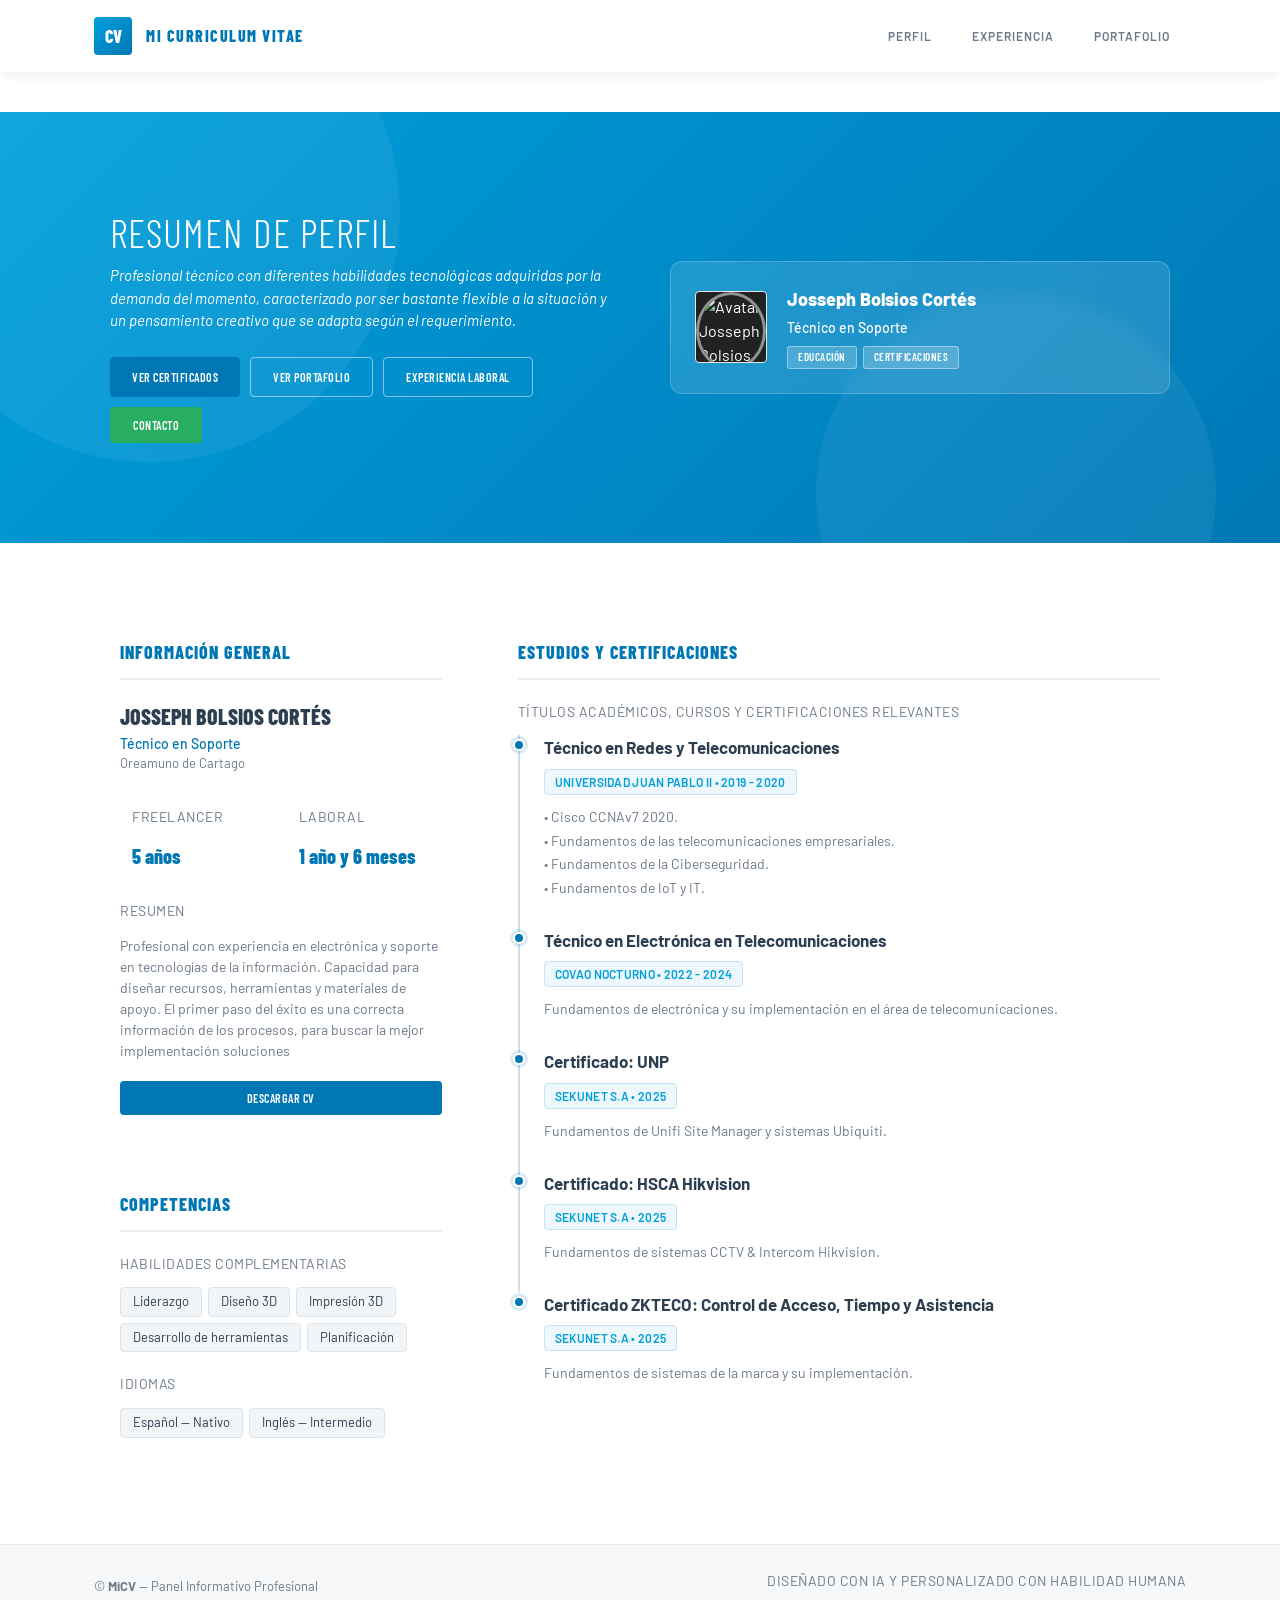
==== index.html @ 9b0c7c3f "Add files via upload" ====
﻿<!DOCTYPE html>
<html lang="es">
<head>
  <meta charset="utf-8" />
  <meta name="viewport" content="width=device-width, initial-scale=1" />
  <title>Josseph Steven Bolsios Cortés</title>
  <link href="https://fonts.googleapis.com/css2?family=Barlow+Condensed:wght@300;600;800&family=Barlow:wght@300;400;500&display=swap" rel="stylesheet">
  
  <style>
    *, *::before, *::after { margin: 0; padding: 0; box-sizing: border-box; }

    :root {
      /* Paleta Premium: Naranja Vibrante, Cyan y tonos oscuros profundos */
      --acc: #ff6a00; 
      --acc-alt: #00c6ff;
      --acc-glow: rgba(255, 106, 0, 0.25);
      --acc-success: #10b981;
      --bg: #090b10;
      --bg2: #12161f;
      --border: rgba(255, 255, 255, 0.06);
      --text: #f0f2f5;
      --text-muted: rgba(240, 242, 245, 0.5);
      --nav-h: 72px;
      --max-w: 1140px;
    }

    body {
      font-family: 'Barlow', sans-serif;
      background: var(--bg);
      color: var(--text);
      overflow-x: hidden;
      min-height: 100vh;
      line-height: 1.5;
    }

    /* --- CAPAS DE FONDO TECNOLÓGICO --- */
    .bg-layer { position: fixed; inset: 0; z-index: 0; pointer-events: none; }
    .bg-overlay { 
      position: absolute; inset: 0; 
      background: radial-gradient(circle at 15% 15%, rgba(0, 198, 255, 0.07), transparent 45%),
                  radial-gradient(circle at 85% 25%, rgba(255, 106, 0, 0.07), transparent 45%);
    }
    .bg-grid { 
      position: absolute; inset: 0; 
      background-image: linear-gradient(rgba(255,255,255,0.015) 1px, transparent 1px), 
                        linear-gradient(90deg, rgba(255,255,255,0.015) 1px, transparent 1px); 
      background-size: 50px 50px; 
    }

    .container {
      width: 100%;
      max-width: var(--max-w);
      margin: 0 auto;
      padding: 0 24px;
    }

    /* --- NAVBAR --- */
    header.navbar {
      position: fixed; top: 0; left: 0; right: 0; z-index: 100;
      height: var(--nav-h); background: rgba(9, 11, 16, 0.85); backdrop-filter: blur(16px);
      border-bottom: 1px solid var(--border);
    }
    .nav-inner {
      height: 100%; display: flex; align-items: center; justify-content: space-between;
    }
    .brand { display: flex; align-items: center; gap: 14px; }
    .brand .logo {
      font-family: 'Barlow Condensed'; font-weight: 800; font-size: 18px;
      background: linear-gradient(135deg, var(--acc), var(--acc-alt));
      color: #090b10; width: 38px; height: 38px; display: flex; 
      align-items: center; justify-content: center; border-radius: 4px;
      box-shadow: 0 0 12px var(--acc-glow);
    }
    .brand-text-main { font-family: 'Barlow Condensed'; font-weight: 800; letter-spacing: 1.5px; text-transform: uppercase; font-size: 16px; line-height: 1.1; }
    .brand-text-sub { font-size: 11px; color: var(--text-muted); }

    nav.nav-links { display: flex; gap: 8px; }
    nav.nav-links a {
      color: var(--text-muted); text-decoration: none; font-size: 12px; text-transform: uppercase;
      letter-spacing: 1px; font-weight: 500; padding: 8px 16px; transition: .3s; border-radius: 4px;
    }
    nav.nav-links a:hover { color: #fff; background: rgba(255,255,255,0.05); }

    /* --- HERO --- */
    .hero {
      position: relative; z-index: 1; padding-top: calc(var(--nav-h) + 40px); margin-bottom: 30px;
    }
    .hero-bg-wrapper {
      position: relative; border: 1px solid var(--border); overflow: hidden; border-radius: 4px;
      background: #11141c;
    }
    .hero .bg {
      position: absolute; inset: 0; opacity: 0.12; filter: blur(40px); transform: scale(1.1);
    }
    .hero-content {
      position: relative; z-index: 2; padding: 45px 35px;
    }
    .hero-grid {
      display: grid; grid-template-columns: 1fr 1fr; gap: 60px; align-items: center;
    }
    
    .hero-text h1 {
      font-family: 'Barlow Condensed'; font-size: clamp(32px, 5vw, 48px);
      font-weight: 800; text-transform: uppercase; letter-spacing: 1px; line-height: 1; margin-bottom: 12px;
    }
    .hero-text p { color: var(--text-muted); font-size: 15px; max-width: 620px; margin-bottom: 25px; }

    /* Botones */
    .hero-cta { display: flex; flex-wrap: wrap; gap: 10px; }
    .btn {
      display: inline-flex; align-items: center; justify-content: center;
      font-family: 'Barlow Condensed'; font-weight: 600; font-size: 14px;
      text-transform: uppercase; letter-spacing: 1px; padding: 10px 22px;
      border: 1px solid transparent; border-radius: 4px; cursor: pointer;
      text-decoration: none; transition: all 0.3s cubic-bezier(0.2, 1, 0.3, 1);
    }
    .btn-primary { background: var(--acc); color: #000; }
    .btn-primary:hover { background: #ff7b1c; transform: translateY(-2px); }
    .btn-ghost { background: rgba(255,255,255,0.03); border-color: var(--border); color: var(--text); }
    .btn-ghost:hover { background: rgba(255,255,255,0.08); color: #fff; border-color: rgba(255,255,255,0.2); }

    /* Tarjeta Flotante Derecha */
    .hero-card {
      background: rgba(18, 22, 31, 0.8); border: 1px solid rgba(255,255,255,0.05);
      padding: 24px; border-radius: 4px; display: flex; align-items: center; gap: 20px;
      backdrop-filter: blur(10px); box-shadow: 0 10px 30px rgba(0,0,0,0.3);
    }
    .hero-avatar { width: 72px; height: 72px; border-radius: 4px; overflow: hidden; border: 1px solid var(--border); background: #222; flex-shrink: 0; }
    .hero-avatar img { width: 100%; height: 100%; object-fit: cover; }
    .hero-card .muted { font-size: 13px; color: var(--acc-alt); font-weight: 500; }
    
    .badge {
      font-family: 'Barlow Condensed'; font-size: 11px; font-weight: 600; text-transform: uppercase;
      letter-spacing: 0.5px; padding: 2px 10px; background: rgba(255,255,255,0.06);
      border: 1px solid var(--border); color: var(--text-muted); border-radius: 2px;
    }

    /* --- ESTRUCTURA GRID PRINCIPAL --- */
    main.container { position: relative; z-index: 1; padding-bottom: 80px; }
    .cards-grid {
      display: grid; grid-template-columns: 3.5fr 6.5fr; gap: 24px;
    }

    /* Estructura Base de Tarjetas */
    .card {
      background: var(--bg2); border: 1px solid var(--border); padding: 26px;
      border-radius: 4px; height: fit-content; transition: border-color 0.3s;
    }
    .card:hover { border-color: rgba(255,255,255,0.12); }
    
    .card h3 {
      font-family: 'Barlow Condensed'; font-size: 18px; font-weight: 800;
      text-transform: uppercase; letter-spacing: 1.5px; color: #fff;
      margin-bottom: 16px; display: flex; align-items: center; justify-content: space-between;
    }
    .muted-small { font-size: 12px; color: var(--text-muted); text-transform: uppercase; letter-spacing: 0.5px; margin-bottom: 12px; display: block; }
    .muted { color: var(--text-muted); font-size: 14px; }

    /* --- COLUMNA IZQUIERDA: PERFIL --- */
    .profile { display: flex; flex-direction: column; gap: 16px; }
    .profile .photo { width: 100%; height: 160px; overflow: hidden; border-radius: 4px; border: 1px solid var(--border); }
    .profile .photo img { width: 100%; height: 100%; object-fit: cover; filter: grayscale(0.2); }
    
    .profile .meta .name { font-family: 'Barlow Condensed'; font-size: 22px; font-weight: 800; text-transform: uppercase; }
    .profile .meta .role { font-size: 14px; color: var(--acc); font-weight: 500; }
    .profile .meta .muted { font-size: 13px; }

    .stats { display: grid; grid-template-columns: 1fr 1fr; gap: 12px; margin-top: 4px; }
    .small-card { padding: 12px; background: rgba(255,255,255,0.02); border: 1px solid var(--border); border-radius: 4px; }
    .small-card .value { font-family: 'Barlow Condensed'; font-size: 20px; font-weight: 800; color: #fff; margin-top: 2px; }

    /* --- COLUMNA CENTRAL: ESTUDIOS --- */
    .list-item {
      padding: 16px 0; border-bottom: 1px solid var(--border);
      animation: fadeUp 0.6s ease both;
    }
    .list-item:last-child { border-bottom: none; padding-bottom: 0; }
    .list-item:first-of-type { padding-top: 4px; }
    .list-item h4 { font-size: 15px; font-weight: 700; color: #fff; }
    .list-item .institution { font-size: 13px; color: var(--acc-alt); margin: 2px 0 6px; font-weight: 500; }
    .list-item small { display: block; font-size: 13px; color: var(--text-muted); line-height: 1.4; }

    /* --- CHIPS DE COMPETENCIAS --- */
    .chips { display: flex; flex-wrap: wrap; gap: 6px; margin-top: 10px; }
    .chip {
      font-size: 12px; padding: 5px 12px; background: rgba(255,255,255,0.03);
      border: 1px solid var(--border); color: var(--text); border-radius: 2px;
      transition: .2s;
    }
    .chip:hover { border-color: var(--acc-alt); background: rgba(0, 198, 255, 0.05); }

    /* --- VENTANA EMERGENTE (MODALS) --- */
    .modal-overlay {
      position: fixed; inset: 0; background: rgba(5, 7, 10, 0.4);
      backdrop-filter: blur(15px); -webkit-backdrop-filter: blur(15px);
      z-index: 1000; display: flex; align-items: center; justify-content: center;
      opacity: 0; pointer-events: none; transition: opacity 0.4s cubic-bezier(0.2, 1, 0.3, 1);
      padding: 20px;
    }
    .modal-overlay.active { opacity: 1; pointer-events: all; }

    .modal-card {
      background: #11141c; border: 1px solid rgba(255,255,255,0.1);
      width: 100%; max-width: 420px; border-radius: 6px; padding: 30px;
      box-shadow: 0 20px 50px rgba(0,0,0,0.6); position: relative;
      transform: translateY(20px); transition: transform 0.4s cubic-bezier(0.2, 1, 0.3, 1);
    }
    .modal-overlay.active .modal-card { transform: translateY(0); }

    .modal-card h3 {
      font-family: 'Barlow Condensed'; font-size: 24px; font-weight: 800;
      text-transform: uppercase; letter-spacing: 1.5px; color: #fff; margin-bottom: 20px;
    }
    .modal-close {
      position: absolute; top: 18px; right: 20px; background: none; border: none;
      color: var(--text-muted); font-size: 24px; cursor: pointer; transition: color 0.2s;
    }
    .modal-close:hover { color: var(--acc); }

    .contact-row { display: flex; justify-content: space-between; align-items: center; border-bottom: 1px solid var(--border); padding: 12px 0; }
    .contact-row:last-child { border-bottom: none; padding-bottom: 0; }
    .contact-row .value { font-size: 14px; font-weight: 600; color: #fff; font-family: 'Barlow', sans-serif; }

    /* --- BANNER DE BIENVENIDA ESPECÍFICO --- */
    .welcome-overlay {
      position: fixed; inset: 0; background: rgba(5, 7, 10, 0.5);
      backdrop-filter: blur(25px); -webkit-backdrop-filter: blur(25px);
      z-index: 2000; display: flex; align-items: center; justify-content: center;
      opacity: 0; pointer-events: none; transition: opacity 0.5s ease;
      padding: 20px;
    }
    .welcome-overlay.active { opacity: 1; pointer-events: all; }
    
    .welcome-card {
      background: linear-gradient(145deg, #121622, #090b10);
      border: 1px solid rgba(255, 106, 0, 0.2);
      width: 100%; max-width: 500px; border-radius: 6px; padding: 40px 35px;
      box-shadow: 0 0 30px rgba(255, 106, 0, 0.1), 0 25px 60px rgba(0,0,0,0.8);
      position: relative; text-align: center;
      transform: scale(0.9); transition: transform 0.5s cubic-bezier(0.2, 1, 0.3, 1);
    }
    .welcome-overlay.active .welcome-card { transform: scale(1); }
    
    .welcome-card h2 {
      font-family: 'Barlow Condensed'; font-size: 32px; font-weight: 800;
      text-transform: uppercase; letter-spacing: 2px;
      background: linear-gradient(135deg, var(--acc), var(--acc-alt));
      -webkit-background-clip: text; -webkit-text-fill-color: transparent;
      margin-bottom: 14px;
    }
    .welcome-card p {
      color: var(--text); font-size: 15px; line-height: 1.6; margin-bottom: 28px;
    }

    /* --- FOOTER --- */
    footer {
      border-top: 1px solid var(--border); padding: 24px 0; background: #07090d;
      position: relative; z-index: 1; font-size: 13px;
    }
    .foot-row { display: flex; justify-content: space-between; align-items: center; }

    /* --- ANIMACIONES --- */
    @keyframes fadeUp {
      from { opacity: 0; transform: translateY(20px); }
      to { opacity: 1; transform: translateY(0); }
    }

    /* --- RESPONSIVO --- */
    @media (max-width: 960px) {
      .cards-grid { grid-template-columns: 1fr; gap: 24px; }
      .hero-grid { grid-template-columns: 1fr; gap: 24px; }
    }
    @media (max-width: 640px) {
      .nav-links { display: none; }
      .foot-row { flex-direction: column; gap: 8px; text-align: center; }
    }
  </style>
  <link rel="stylesheet" href="theme-glassmorphism.css">
</head>
<body>

  <div class="welcome-overlay active" id="welcomeBanner">
    <div class="welcome-card">
      <button class="modal-close" id="closeWelcomeBtn">&times;</button>
      <h2>¡Bienvenido a mi CV Virtual!</h2>
    <p>Te invito cordialmente a explorar la sección de <strong>Portafolio</strong>, donde podrás visualizar algunos de los proyectos, maquetas, ideas y casos técnicos que he desarrollado a lo largo de mi trayectoria profesional.</p> 
      <div style="display: flex; gap: 12px; justify-content: center;">
         <!--  <a href="portfolio.html" class="btn btn-primary" style="box-shadow: 0 0 15px var(--acc-glow);">Ir al Portafolio</a>-->
        <button class="btn btn-ghost" id="exploreCvBtn">Explorar CV</button>
      </div>
    </div>
  </div>

  <div class="bg-layer">
    <div class="bg-overlay"></div>
    <div class="bg-grid"></div>
  </div>

  <header class="navbar">
    <div class="container nav-inner">
      <div class="brand">
        <div class="logo">CV</div>
        <div>
          <div class="brand-text-main">Mi Curriculum Vitae</div>
        </div>
      </div>
      <nav class="nav-links" aria-label="Navegación rápida">
        <a href="#info">Perfil</a>
        <a href="exp.html">Experiencia</a>
        <a href="portfolio.html">Portafolio</a>
      </nav>
    </div>
  </header>

  <section class="hero container" aria-labelledby="hero-title">
    <div class="hero-bg-wrapper">
      <div class="bg" style="background: linear-gradient(135deg, #000000 20%, #371211 40%, #7D1416 60%, #C0191F 70%, #E51E1B 85%, #000000 100%);"></div>
      
      <div class="hero-content">
        <div class="hero-grid">
          <div class="hero-text">
            <h1 id="hero-title">Resumen de perfil</h1>
            <p>Profesional técnico con diferentes habilidades tecnológicas adquiridas por la demanda del momento, caracterizado por ser bastante flexible a la situación y un pensamiento creativo que se adapta según el requerimiento.</p>

            <div class="hero-cta" role="toolbar" aria-label="Acciones rápidas">
              <a href="Certificados.html" class="btn btn-primary">Ver certificados</a>
              <a href="portfolio.html" class="btn btn-ghost">Ver portafolio</a>
              <a href="exp.html" class="btn btn-ghost">Experiencia Laboral</a>
              <button class="btn" style="background:var(--acc-success); color:#fff" id="openContactBtn">Contacto</button>
            </div>
          </div>

          <div>
            <div class="hero-card">
              <div class="hero-avatar">
                <img src="Media/Perfil.jpg" alt="Avatar Josseph Bolsios">
              </div>
              <div>
                <div style="font-weight:700; font-size:16px; color:#fff">Josseph Bolsios Cortés</div>
                <div class="muted">Técnico en Soporte</div>
                <div style="margin-top:8px; display:flex; gap:6px; flex-wrap:wrap">
                  <span class="badge">Educación</span>
                  <span class="badge" style="background: linear-gradient(180deg, var(--acc-alt), rgba(0,198,255,0.2)); color: #fff; border-color: var(--acc-alt);">Certificaciones</span>
                </div>
              </div>
            </div>
          </div>
        </div>
      </div>
    </div>
  </section>

  <main class="container">
    <div class="cards-grid" aria-label="Contenido principal">

      <aside style="display: flex; flex-direction: column; gap: 24px;">
        <div class="card" id="info" aria-labelledby="perfil-title">
          <h3 id="perfil-title">Información General</h3>
          <div class="profile">
            
            <div class="meta">
              <div class="name">Josseph Bolsios Cortés</div>
              <div class="role">Técnico en Soporte</div>
              <div class="muted">Oreamuno de Cartago</div>
            </div>

            <div class="stats">
              <div class="small-card">
                <div class="muted-small">Freelancer</div>
                <div class="value">5 años</div>
              </div>
              <div class="small-card">
                <div class="muted-small">Laboral</div>
                <div class="value">1 año y 6 meses</div>
              </div>
            </div>

            <div>
              <div class="muted-small">Resumen</div>
              <p class="muted">Profesional con experiencia en electrónica y soporte en tecnologías de la información. Capacidad para diseñar recursos, herramientas y materiales de apoyo. El primer paso del éxito es una correcta información de los procesos, para buscar la mejor implementación soluciones</p>
            </div>

            <div style="margin-top:4px">
              <a href="https://drive.google.com/file/d/1uq_bCt8xgrJSIinNFeKNj0oTx0J7ud4M/view?usp=sharing" target="_blank" style="text-decoration:none;">
                <button class="btn btn-primary" style="width:100%">Descargar CV</button>
              </a>
            </div>
          </div>
        </div>

        <div class="card" id="otras" aria-labelledby="otras-title">
          <h3 id="otras-title">Competencias</h3>
          <div class="muted-small">Habilidades complementarias</div>

          <div class="chips">
            <div class="chip">Liderazgo</div>
            <div class="chip">Diseño 3D</div>
            <div class="chip">Impresión 3D</div>
            <div class="chip">Desarrollo de herramientas</div>
            <div class="chip">Planificación</div>
          </div>

          <div style="margin-top:20px">
            <div class="muted-small">Idiomas</div>
            <div class="chips">
              <div class="chip" style="border-color: rgba(255,255,255,0.1)">Español — Nativo</div>
              <div class="chip" style="border-color: rgba(255,255,255,0.1)">Inglés — Intermedio</div>
            </div>
          </div>
        </div>
      </aside>

      <section aria-live="polite">
        <div class="card" id="estudios" aria-labelledby="estudios-title">
          <h3 id="estudios-title">Estudios y certificaciones</h3>
          <div class="muted-small">Títulos académicos, cursos y certificaciones relevantes</div>

          <div>
            <div class="list-item">
              <h4>Técnico en Redes y Telecomunicaciones</h4>
              <div class="institution">Universidad Juan Pablo II • 2019 - 2020</div>
              <small>• Cisco CCNAv7 2020.<br>• Fundamentos de las telecomunicaciones empresariales.<br>• Fundamentos de la Ciberseguridad.<br>• Fundamentos de IoT y IT.</small>
            </div>

            <div class="list-item">
              <h4>Técnico en Electrónica en Telecomunicaciones</h4>
              <div class="institution">COVAO Nocturno • 2022 - 2024</div>
              <small>Fundamentos de electrónica y su implementación en el área de telecomunicaciones.</small>
            </div>

            <div class="list-item">
              <h4>Certificado: UNP</h4>
              <div class="institution">SEKUNET S.A • 2025</div>
              <small>Fundamentos de Unifi Site Manager y sistemas Ubiquiti.</small>
            </div>

            <div class="list-item">
              <h4>Certificado: HSCA Hikvision</h4>
              <div class="institution">SEKUNET S.A • 2025</div>
              <small>Fundamentos de sistemas CCTV &amp; Intercom Hikvision.</small>
            </div>

            <div class="list-item">
              <h4>Certificado ZKTECO: Control de Acceso, Tiempo y Asistencia</h4>
              <div class="institution">SEKUNET S.A • 2025</div>
              <small>Fundamentos de sistemas de la marca y su implementación.</small>
            </div>
          </div>
        </div>
      </section>

    </div>
  </main>

  <div class="modal-overlay" id="contactModal">
    <div class="modal-card">
      <button class="modal-close" id="closeContactBtn">&times;</button>
      <h3>Contacto</h3>
      <div class="muted-small" style="margin-bottom: 15px;">Canales directos de comunicación</div>
      <div>
        <div class="contact-row">
          <span class="muted-small" style="margin-bottom:0">Correo</span>
          <span class="value">bolsios2007@gmail.com</span>
        </div>
        <div class="contact-row">
          <span class="muted-small" style="margin-bottom:0">Celular</span>
          <span class="value">+506 7158-4923</span>
        </div>
      </div>
    </div>
  </div>

  <footer>
    <div class="container">
      <div class="foot-row">
        <p>© <strong>MiCV</strong> — Panel Informativo Profesional</p>
        <p class="muted-small">Diseñado con IA y personalizado con habilidad humana</p>
      </div>
    </div>
  </footer>

  <script src="script.js"></script>
  
  <script>
    // Control de Modal de Contacto
    const openBtn = document.getElementById('openContactBtn');
    const closeBtn = document.getElementById('closeContactBtn');
    const modal = document.getElementById('contactModal');

    openBtn.addEventListener('click', () => {
      modal.classList.add('active');
    });

    closeBtn.addEventListener('click', () => {
      modal.classList.remove('active');
    });

    modal.addEventListener('click', (e) => {
      if (e.target === modal) {
        modal.classList.remove('active');
      }
    });

    // Control de Banner de Bienvenida (Parche solicitado)
    const welcomeBanner = document.getElementById('welcomeBanner');
    const closeWelcomeBtn = document.getElementById('closeWelcomeBtn');
    const exploreCvBtn = document.getElementById('exploreCvBtn');

    function closeWelcomeBanner() {
      welcomeBanner.classList.remove('active');
    }

    closeWelcomeBtn.addEventListener('click', closeWelcomeBanner);
    exploreCvBtn.addEventListener('click', closeWelcomeBanner);
    
    welcomeBanner.addEventListener('click', (e) => {
      if (e.target === welcomeBanner) {
        closeWelcomeBanner();
      }
    });

    // Stagger para los estudios
    document.querySelectorAll('.list-item').forEach((el, i) => {
      el.style.animationDelay = (i * 0.08) + 's';
    });
  </script>
</body>
</html>
---- theme-glassmorphism.css ----
﻿/* ============================================================
   CV - JOSSEPH BOLSIOS - TEMA CORPORATIVO AZUL/BLANCO
   ============================================================ */

:root {
  --acc: #0077B5;
  --acc-alt: #00A0DC;
  --acc-glow: rgba(0, 160, 220, 0.25);
  --acc-success: #27ae60;
  --bg: #ffffff;
  --bg2: #ffffff;
  --border: #e6e6e6;
  --text: #2c3e50;
  --text-muted: #6c7a89;
}

/* BASE */
body {
  background: var(--bg) !important;
  color: var(--text) !important;
  font-family: 'Barlow', 'Segoe UI', sans-serif !important;
}
.bg-layer, .bg-overlay, .bg-grid, .welcome-overlay { display: none !important; }

/* ======================== NAVBAR ======================== */
header.navbar {
  background: #ffffff !important;
  box-shadow: 0 2px 12px rgba(0,0,0,0.08) !important;
  border-bottom: none !important;
  backdrop-filter: none !important;
}
.brand .logo {
  background: linear-gradient(135deg, var(--acc-alt), var(--acc)) !important;
  color: #fff !important;
  box-shadow: none !important;
}
.brand-text-main { color: var(--acc) !important; font-weight: 800 !important; }
nav.nav-links a {
  color: var(--text-muted) !important;
  font-weight: 600 !important;
  text-transform: uppercase !important;
  font-size: 12px !important;
}
nav.nav-links a:hover, nav.nav-links a.active {
  color: var(--acc) !important;
  background: transparent !important;
  border-bottom: 2px solid var(--acc) !important;
  border-radius: 0 !important;
}

/* ======================== HERO ======================== */
.hero-bg-wrapper {
  background: linear-gradient(135deg, var(--acc-alt) 0%, var(--acc) 100%) !important;
  border: none !important;
  box-shadow: none !important;
  backdrop-filter: none !important;
  border-radius: 0 !important;
  width: 100vw !important;
  position: relative !important;
  left: 50% !important;
  right: 50% !important;
  margin-left: -50vw !important;
  margin-right: -50vw !important;
  overflow: hidden !important;
  padding: 50px 0 !important;
}
.hero-bg-wrapper::before, .hero-bg-wrapper::after {
  content: '' !important;
  position: absolute !important;
  border-radius: 50% !important;
  background: rgba(255,255,255,0.06) !important;
  pointer-events: none !important;
}
.hero-bg-wrapper::before {
  width: 500px !important; height: 500px !important;
  top: -150px !important; left: -100px !important;
  animation: floatCircle 15s ease-in-out infinite !important;
}
.hero-bg-wrapper::after {
  width: 400px !important; height: 400px !important;
  bottom: -150px !important; right: 5% !important;
  animation: floatCircle 18s ease-in-out infinite reverse !important;
}
.hero .bg { display: none !important; }

/* Textos blancos SOLO en el hero */
.hero-bg-wrapper,
.hero-bg-wrapper h1,
.hero-bg-wrapper p,
.hero-bg-wrapper .hero-text h1,
.hero-bg-wrapper .hero-text p,
.hero-bg-wrapper .hero-card,
.hero-bg-wrapper .hero-card div,
.hero-bg-wrapper .hero-card span {
  color: #ffffff !important;
  -webkit-text-fill-color: #ffffff !important;
}
.hero-text h1 {
  font-weight: 300 !important;
  font-size: 40px !important;
  text-transform: uppercase !important;
  animation: fadeLeftIn 0.8s cubic-bezier(0.2,0.8,0.2,1) both !important;
}
.hero-text p {
  color: rgba(255,255,255,0.9) !important;
  -webkit-text-fill-color: rgba(255,255,255,0.9) !important;
  font-style: italic !important;
  animation: fadeLeftIn 0.8s cubic-bezier(0.2,0.8,0.2,1) 0.15s both !important;
}
.hero-cta .btn { animation: smoothFadeInUp 0.6s cubic-bezier(0.2,0.8,0.2,1) both !important; }
.hero-cta .btn:nth-child(1) { animation-delay: 0.4s !important; }
.hero-cta .btn:nth-child(2) { animation-delay: 0.5s !important; }
.hero-cta .btn:nth-child(3) { animation-delay: 0.6s !important; }
.hero-cta .btn:nth-child(4) { animation-delay: 0.7s !important; }
.hero-card {
  background: transparent !important;
  border: none !important;
  box-shadow: none !important;
  animation: fadeRightIn 0.8s cubic-bezier(0.2,0.8,0.2,1) 0.3s both !important;
}
.hero-avatar img {
  border-radius: 50% !important;
  border: 4px solid rgba(255,255,255,0.3) !important;
  transition: transform 0.5s ease !important;
}
.hero-card:hover .hero-avatar img { transform: scale(1.08) rotate(2deg) !important; }

/* ======================== CONTENIDO ======================== */
html:not(.is-iframe) main.container { padding-top: 40px !important; }
h1, h2, h3, h4, h5, h6 { color: var(--text) !important; }
.card, .small-card { background: transparent !important; border: none !important; box-shadow: none !important; }
.card h3, .modal-card h3 {
  color: var(--acc) !important;
  -webkit-text-fill-color: var(--acc) !important;
  background: none !important;
  border-bottom: 2px solid #eef0f2 !important;
  padding-bottom: 12px !important;
  margin-bottom: 20px !important;
  text-transform: uppercase !important;
  letter-spacing: 1px !important;
}

/* ======================== LINEA DE TIEMPO ======================== */
.list-item {
  position: relative !important;
  border: none !important;
  border-left: 2px solid #d0dce8 !important;
  padding: 0 0 28px 24px !important;
  margin-bottom: 0 !important;
  background: transparent !important;
  animation: smoothFadeInUp 0.5s ease both !important;
}
.list-item:last-child { border-left-color: transparent !important; padding-bottom: 0 !important; }
.list-item::before {
  content: '' !important;
  position: absolute !important;
  left: -7px !important; top: 4px !important;
  width: 12px !important; height: 12px !important;
  border-radius: 50% !important;
  background: var(--acc) !important;
  border: 2px solid #fff !important;
  box-shadow: 0 0 0 3px rgba(0,119,181,0.15) !important;
}
.role-title, .list-item h4 {
  font-size: 17px !important; color: var(--text) !important;
  font-weight: 700 !important; margin-bottom: 6px !important; display: block !important;
}
.company, .list-item .institution {
  display: inline-block !important; font-size: 12px !important; font-weight: 600 !important;
  color: var(--acc-alt) !important; background: #eef7fc !important;
  border: 1px solid #c5e4f3 !important; padding: 3px 10px !important;
  border-radius: 4px !important; margin-bottom: 10px !important;
  text-transform: uppercase !important; letter-spacing: 0.3px !important;
}
.list-item p, .list-item small, .muted-small {
  font-size: 14px !important; line-height: 1.7 !important;
  color: var(--text-muted) !important; display: block !important;
}

/* ======================== CHIPS / BADGES ======================== */
.chip {
  background: #f2f5f8 !important; color: var(--text) !important;
  border: 1px solid #dde3ea !important; border-radius: 4px !important;
  font-size: 13px !important; padding: 4px 12px !important;
  transition: all 0.2s ease !important;
}
.chip:hover { background: var(--acc-alt) !important; color: #fff !important; border-color: var(--acc-alt) !important; }
.badge {
  background: rgba(255,255,255,0.2) !important;
  border: 1px solid rgba(255,255,255,0.4) !important;
  color: #fff !important; border-radius: 3px !important;
}

/* ======================== BOTONES ======================== */
.btn {
  border-radius: 4px !important; text-transform: uppercase !important;
  font-weight: 600 !important; font-size: 12px !important;
  letter-spacing: 0.5px !important; cursor: pointer !important;
  transition: all 0.3s ease !important;
}
.btn-primary { background: var(--acc) !important; color: #fff !important; border: none !important; }
.btn-primary:hover { background: var(--acc-alt) !important; transform: translateY(-2px) !important; }
.btn-ghost { background: transparent !important; border: 1px solid rgba(255,255,255,0.5) !important; color: #fff !important; }
.btn-ghost:hover { background: #fff !important; color: var(--acc) !important; }

/* ======================== EXPERIENCIA ======================== */
.exp-grid {
  display: grid !important; grid-template-columns: 1fr !important;
  gap: 40px !important; align-items: start !important;
}
@media (min-width: 900px) { .exp-grid { grid-template-columns: 3fr 2fr !important; } }
.exp-content { padding-left: 8% !important; padding-right: 4% !important; }
.exp-media { display: block !important; height: 100% !important; }
.exp-media img {
  width: 100% !important; height: 100% !important; min-height: 480px !important;
  max-width: none !important; object-fit: cover !important;
  border-radius: 400px 0 0 400px !important; border: none !important;
  box-shadow: -10px 0 30px rgba(0,0,0,0.05) !important;
  display: block !important; aspect-ratio: auto !important;
  transition: transform 0.4s ease !important;
}
.exp-media img:hover { transform: translateX(-5px) !important; }

/* ======================== PORTAFOLIO ======================== */
.portfolio-item {
  border: 1px solid var(--border) !important; border-radius: 8px !important;
  overflow: hidden !important; background: #fff !important;
  transition: transform 0.3s ease, box-shadow 0.3s ease !important;
  animation: smoothFadeInUp 0.5s ease both !important;
}
.portfolio-item:hover { transform: translateY(-4px) !important; box-shadow: 0 12px 30px rgba(0,0,0,0.08) !important; }
.portfolio-info { padding: 20px 16px !important; text-align: center !important; }
.portfolio-title a {
  font-size: 16px !important; font-weight: 700 !important;
  color: var(--acc) !important; text-decoration: none !important;
}
.portfolio-title a:hover { color: var(--acc-alt) !important; }
.portfolio-desc { font-size: 13px !important; color: var(--text-muted) !important; line-height: 1.5 !important; margin-top: 6px !important; }

/* ======================== SLIDER PRESENTACION ======================== */
.description {
  background: transparent !important; border: none !important;
  box-shadow: none !important; padding: 0 !important; overflow: hidden !important;
}
.pres-slider {
  width: 100% !important; display: flex !important; flex-direction: column !important;
}
.pres-track {
  display: flex !important; width: 100% !important; overflow: hidden !important;
  transition: transform 0.4s cubic-bezier(0.4, 0, 0.2, 1) !important;
}
.pres-slide {
  flex: 0 0 100% !important; width: 100% !important;
  padding: 20px 10px 10px !important; box-sizing: border-box !important;
  position: relative !important; min-height: 200px !important;
}
.slide-num {
  display: block !important; font-size: 11px !important; font-weight: 600 !important;
  color: var(--acc-alt) !important; text-transform: uppercase !important;
  letter-spacing: 1px !important; margin-bottom: 14px !important;
  border-bottom: 1px solid #eef0f2 !important; padding-bottom: 8px !important;
}
.description h2 {
  color: var(--acc) !important; -webkit-text-fill-color: var(--acc) !important;
  font-size: 24px !important; font-weight: 800 !important;
  margin-bottom: 14px !important; text-transform: uppercase !important;
}
.description h3 {
  color: var(--text) !important; -webkit-text-fill-color: var(--text) !important;
  font-size: 17px !important; font-weight: 700 !important;
  margin-bottom: 10px !important; text-transform: none !important;
}
.description p {
  color: var(--text-muted) !important; font-size: 14px !important;
  line-height: 1.8 !important; margin-bottom: 10px !important;
}
/* Controles de la presentacion */
.pres-controls {
  display: flex !important; align-items: center !important;
  justify-content: center !important; gap: 16px !important;
  padding: 14px 0 4px !important; border-top: 1px solid #eef0f2 !important;
  margin-top: 10px !important;
}
.pres-btn {
  width: 36px !important; height: 36px !important; border-radius: 50% !important;
  border: 2px solid var(--acc) !important; background: transparent !important;
  color: var(--acc) !important; font-size: 16px !important;
  cursor: pointer !important; display: flex !important;
  align-items: center !important; justify-content: center !important;
  transition: all 0.2s ease !important; flex-shrink: 0 !important;
}
.pres-btn:hover { background: var(--acc) !important; color: #fff !important; }
.pres-dots { display: flex !important; gap: 8px !important; align-items: center !important; }
.pres-dot {
  width: 9px !important; height: 9px !important; border-radius: 50% !important;
  background: #d0dce8 !important; border: none !important;
  cursor: pointer !important; transition: all 0.2s ease !important; padding: 0 !important;
}
.pres-dot.active {
  background: var(--acc) !important; transform: scale(1.4) !important;
  box-shadow: 0 0 0 2px rgba(0,119,181,0.2) !important;
}
/* Tags */
.tech-tag-container { display: flex !important; gap: 8px !important; flex-wrap: wrap !important; margin-top: 14px !important; }
.tech-tag {
  font-size: 12px !important; font-weight: 600 !important; padding: 4px 12px !important;
  background: #eef7fc !important; border: 1px solid var(--acc-alt) !important;
  color: var(--acc) !important; border-radius: 4px !important;
}

/* ======================== MODAL GLOBAL (mas grande) ======================== */
.modal-overlay {
  position: fixed !important; inset: 0 !important;
  background: rgba(30,40,60,0.55) !important;
  display: none !important; align-items: center !important;
  justify-content: center !important; z-index: 3000 !important;
  backdrop-filter: blur(5px) !important;
}
.modal-overlay.active { display: flex !important; }
.modal-card {
  background: #fff !important; border-radius: 12px !important;
  padding: 20px !important; position: relative !important;
  box-shadow: 0 24px 80px rgba(0,0,0,0.25) !important;
  max-width: 1100px !important;
  width: 95vw !important;
  height: 88vh !important;
  max-height: 860px !important;
  display: flex !important; flex-direction: column !important;
}
.modal-close {
  position: absolute !important; top: 10px !important; right: 14px !important;
  background: none !important; border: none !important;
  font-size: 30px !important; cursor: pointer !important;
  color: var(--text-muted) !important; line-height: 1 !important; z-index: 10 !important;
}
.modal-close:hover { color: var(--acc) !important; }

/* ======================== CUANDO ESTA EN IFRAME ======================== */
html.is-iframe header.navbar,
html.is-iframe footer,
html.is-iframe .welcome-overlay,
html.is-iframe #overlay-msg { display: none !important; }
html.is-iframe body { padding-top: 0 !important; background: #fff !important; }
html.is-iframe main,
html.is-iframe main.content,
html.is-iframe main.container {
  padding-top: 20px !important; padding-left: 24px !important;
  padding-right: 24px !important; padding-bottom: 32px !important; margin-top: 0 !important;
}
html.is-iframe .card { padding: 0 !important; }

/* ======================== FOOTER ======================== */
footer { background: #f6f8fa !important; border-top: 1px solid #e8ecf0 !important; backdrop-filter: none !important; }
footer p, footer .foot-row p { color: var(--text-muted) !important; }

/* ======================== ANIMACIONES ======================== */
@keyframes smoothFadeInUp {
  from { opacity: 0; transform: translateY(12px); }
  to   { opacity: 1; transform: translateY(0); }
}
@keyframes fadeLeftIn {
  from { opacity: 0; transform: translateX(-30px); }
  to   { opacity: 1; transform: translateX(0); }
}
@keyframes fadeRightIn {
  from { opacity: 0; transform: translateX(30px); }
  to   { opacity: 1; transform: translateX(0); }
}
@keyframes floatCircle {
  0%   { transform: translate(0,0) scale(1); }
  33%  { transform: translate(20px,-20px) scale(1.05); }
  66%  { transform: translate(-20px,20px) scale(0.96); }
  100% { transform: translate(0,0) scale(1); }
}

.portfolio-item:nth-child(1) { animation-delay: 0.05s !important; }
.portfolio-item:nth-child(2) { animation-delay: 0.12s !important; }
.portfolio-item:nth-child(3) { animation-delay: 0.19s !important; }
.portfolio-item:nth-child(4) { animation-delay: 0.26s !important; }
.portfolio-item:nth-child(5) { animation-delay: 0.33s !important; }
.portfolio-item:nth-child(6) { animation-delay: 0.40s !important; }
.portfolio-item:nth-child(7) { animation-delay: 0.47s !important; }
.portfolio-item:nth-child(8) { animation-delay: 0.54s !important; }

/* ======================== HERO GRID MEJORADO ======================== */
/* Centrar verticalmente la tarjeta y hacerla ocupar mejor su columna */
.hero-grid {
  grid-template-columns: 1fr 1fr !important;
  gap: 40px !important;
  align-items: center !important;
  width: 100% !important;
}

.hero-card {
  display: flex !important;
  align-items: center !important;
  gap: 20px !important;
  justify-content: center !important;
  padding: 24px !important;
  background: rgba(255,255,255,0.12) !important;
  border-radius: 12px !important;
  border: 1px solid rgba(255,255,255,0.2) !important;
  backdrop-filter: blur(8px) !important;
}

.hero-avatar {
  flex-shrink: 0 !important;
}

.hero-avatar img {
  width: 80px !important;
  height: 80px !important;
  border-radius: 50% !important;
  border: 3px solid rgba(255,255,255,0.5) !important;
  object-fit: cover !important;
}

.hero-card > div:last-child {
  flex: 1 !important;
}

.hero-card .name,
.hero-card div[style*="font-weight:700"] {
  font-size: 18px !important;
  font-weight: 800 !important;
  color: #fff !important;
  -webkit-text-fill-color: #fff !important;
  margin-bottom: 4px !important;
}

.hero-card .muted,
.hero-card .role {
  color: rgba(255,255,255,0.8) !important;
  -webkit-text-fill-color: rgba(255,255,255,0.8) !important;
  font-size: 14px !important;
}

/* ======================== FIX HERO CENTRADO ======================== */
/* El wrapper ya es 100vw; el content necesita centrarse con max-width */
.hero-bg-wrapper {
  border-radius: 0 !important;
}
.hero-content {
  max-width: 1140px !important;
  margin: 0 auto !important;
  padding: 50px 40px !important;
  width: 100% !important;
}
.hero-grid {
  display: grid !important;
  grid-template-columns: 1fr 1fr !important;
  gap: 60px !important;
  align-items: center !important;
  width: 100% !important;
}
.hero-text {
  display: flex !important;
  flex-direction: column !important;
  align-items: flex-start !important;
}
.hero-text p {
  max-width: 100% !important; /* quitar limit que empujaba texto a la izquierda */
}

/* ======================== FIX SLIDER - overflow en lugar correcto ======================== */
.pres-slider {
  width: 100% !important;
  overflow: hidden !important;   /* <-- aqui, no en el track */
  display: flex !important;
  flex-direction: column !important;
}
.pres-track {
  display: flex !important;
  width: 100% !important;
  overflow: visible !important;  /* <-- track NO tiene overflow hidden */
  transition: transform 0.4s cubic-bezier(0.4, 0, 0.2, 1) !important;
  will-change: transform !important;
}
.pres-slide {
  flex: 0 0 100% !important;
  min-width: 100% !important;
  width: 100% !important;
  box-sizing: border-box !important;
  padding: 20px 8px 10px !important;
}

/* ======================== TEXTO IZQUIERDA EN PROYECTOS ======================== */
.description,
.description h2,
.description h3,
.description p,
.pres-slide,
.pres-slide h2,
.pres-slide h3,
.pres-slide p,
.slide-num {
  text-align: left !important;
}

/* ======================== FIX TEXTOS BLANCOS INVISIBLES ======================== */

/* Cualquier texto blanco fuera del hero o botones => color oscuro */
h1, h2, h3, h4, h5, h6 {
  color: var(--text) !important;
  -webkit-text-fill-color: var(--text) !important;
}

/* Titulos de descripcion de proyectos => azul con énfasis */
.description h2,
.pres-slide h2 {
  color: var(--acc) !important;
  -webkit-text-fill-color: var(--acc) !important;
  font-size: 22px !important;
  font-weight: 800 !important;
  letter-spacing: 1px !important;
  border-left: 4px solid var(--acc-alt) !important;
  padding-left: 12px !important;
  margin-bottom: 18px !important;
}

/* Subtitulos H3 de proyectos => azul medio */
.description h3,
.pres-slide h3 {
  color: var(--acc) !important;
  -webkit-text-fill-color: var(--acc) !important;
  font-size: 16px !important;
  font-weight: 700 !important;
  margin-bottom: 8px !important;
  border-bottom: 1px solid #e8f4fb !important;
  padding-bottom: 6px !important;
}

/* Titulos de galerías y secciones dentro de sub-páginas */
.gallery-preview-title {
  color: var(--acc) !important;
  -webkit-text-fill-color: var(--acc) !important;
}

/* Textos de nav en sub-páginas que eran blancos */
nav.nav-links a:hover,
nav.nav-links a.active {
  color: var(--acc) !important;
  -webkit-text-fill-color: var(--acc) !important;
  background: transparent !important;
}

/* Headers dentro de modales y cards genéricas */
.card h3,
.modal-card h3,
.description h2 {
  color: var(--acc) !important;
  -webkit-text-fill-color: var(--acc) !important;
}

/* Textos inline con color:#fff fuera del hero */
html:not(.is-iframe) .modal-overlay:not(#globalIframeModal) .modal-card h3 {
  color: var(--acc) !important;
}

/* Tech tags visibles */
.tech-tag {
  color: var(--acc) !important;
  -webkit-text-fill-color: var(--acc) !important;
  background: #eef7fc !important;
  border: 1px solid var(--acc-alt) !important;
}

/* Contadores de slide */
.slide-num {
  color: var(--acc-alt) !important;
  -webkit-text-fill-color: var(--acc-alt) !important;
  font-weight: 700 !important;
}

/* Valor de estadísticas (años de experiencia) */
.value {
  color: var(--acc) !important;
  -webkit-text-fill-color: var(--acc) !important;
  font-weight: 800 !important;
}

/* Nombres y roles en el hero (SOLO fondo azul = mantener blanco) */
.hero-bg-wrapper h1,
.hero-bg-wrapper h2,
.hero-bg-wrapper h3,
.hero-bg-wrapper p,
.hero-bg-wrapper span,
.hero-bg-wrapper div {
  color: #ffffff !important;
  -webkit-text-fill-color: #ffffff !important;
}
/* Excepcion: badges dentro del hero */
.hero-bg-wrapper .badge {
  color: #ffffff !important;
  -webkit-text-fill-color: #ffffff !important;
}

/* ======================== FIX TEXTO INVISIBLE - INLINE ELEMENTS ======================== */
/* strong, b, em, a, span heredaban color blanco del tema oscuro original */

.description strong,
.description b,
.description em,
.description span,
.description mark,
.description a,
.pres-slide strong,
.pres-slide b,
.pres-slide em,
.pres-slide span:not(.slide-num),
.pres-slide mark,
.pres-slide a {
  color: var(--acc) !important;
  -webkit-text-fill-color: var(--acc) !important;
  font-weight: 700 !important;
  background: none !important;
}

/* strong / b reciben énfasis visual azul oscuro */
.description strong,
.pres-slide strong,
.description b,
.pres-slide b {
  color: var(--acc) !important;
  -webkit-text-fill-color: var(--acc) !important;
}

/* em / itálica en azul claro */
.description em,
.pres-slide em {
  color: var(--acc-alt) !important;
  -webkit-text-fill-color: var(--acc-alt) !important;
  font-weight: 400 !important;
}

/* Asegurar que los párrafos normales sean siempre grises legibles */
.description p,
.pres-slide p {
  color: var(--text-muted) !important;
  -webkit-text-fill-color: var(--text-muted) !important;
}

/* Links dentro de descripción */
.description a,
.pres-slide a {
  color: var(--acc-alt) !important;
  -webkit-text-fill-color: var(--acc-alt) !important;
  text-decoration: underline !important;
  font-weight: 600 !important;
}

/* ======================== MODAL DE CONTACTO COMPACTO ======================== */
#contactModal .modal-card {
  max-width: 400px !important;
  width: 90vw !important;
  height: auto !important;
  max-height: none !important;
  padding: 28px 32px 24px !important;
  border-radius: 14px !important;
}

#contactModal h3 {
  font-size: 18px !important;
  margin-bottom: 6px !important;
  color: var(--acc) !important;
  -webkit-text-fill-color: var(--acc) !important;
}

#contactModal .muted-small {
  margin-bottom: 16px !important;
  display: block !important;
}

#contactModal .contact-row {
  display: flex !important;
  align-items: center !important;
  justify-content: space-between !important;
  padding: 12px 0 !important;
  border-bottom: 1px solid #f0f0f0 !important;
  gap: 16px !important;
}

#contactModal .contact-row:last-child {
  border-bottom: none !important;
  padding-bottom: 0 !important;
}

#contactModal .contact-row .muted-small {
  margin-bottom: 0 !important;
  font-size: 11px !important;
  text-transform: uppercase !important;
  letter-spacing: 0.5px !important;
  color: var(--text-muted) !important;
  flex-shrink: 0 !important;
}

#contactModal .contact-row .value {
  font-size: 14px !important;
  font-weight: 600 !important;
  color: var(--text) !important;
  -webkit-text-fill-color: var(--text) !important;
  text-align: right !important;
}
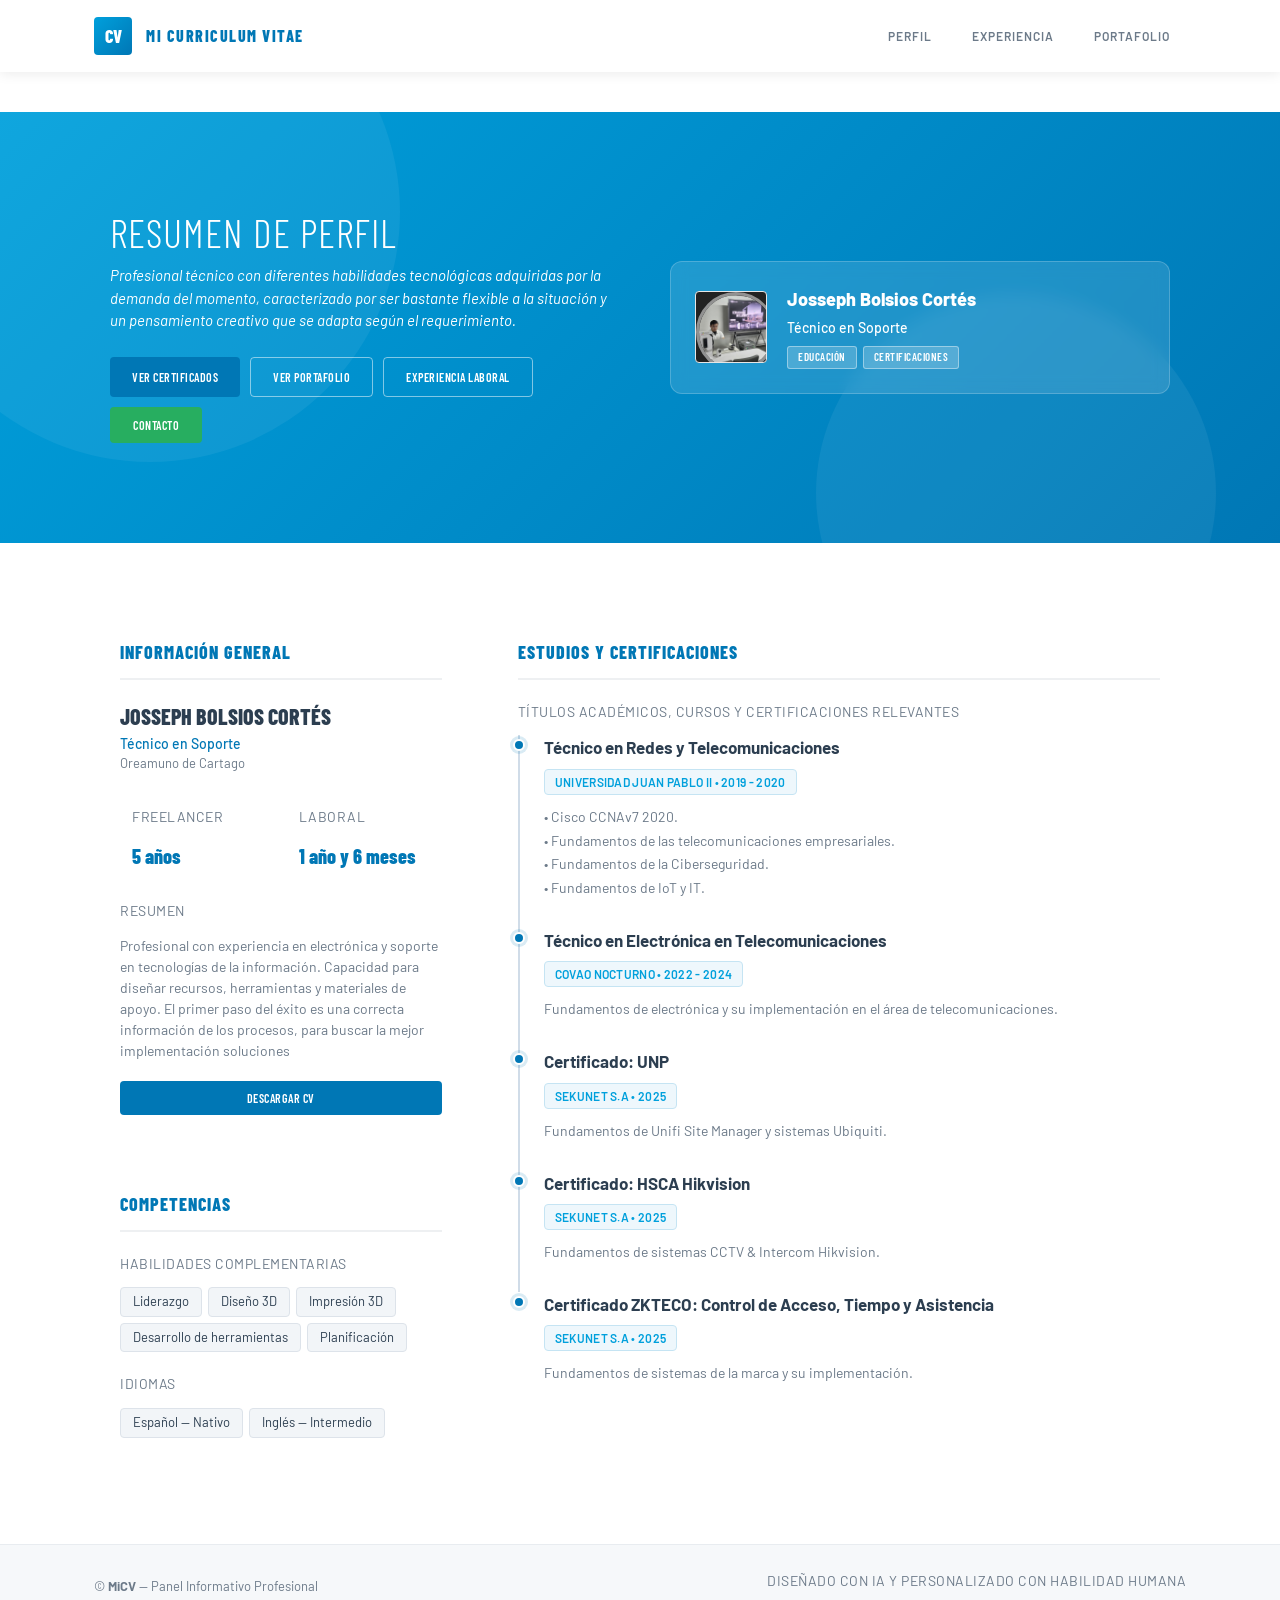
==== commit 3c97ad05: "Update greeting from 'Hello World' to 'Goodbye World'" ====
--- a/index.html
+++ b/index.html
@@ -275,7 +275,7 @@
       .foot-row { flex-direction: column; gap: 8px; text-align: center; }
     }
   </style>
-  <link rel="stylesheet" href="theme-glassmorphism.css">
+  <link rel="stylesheet" href="theme-glassmorphism.css">
 </head>
 <body>
 
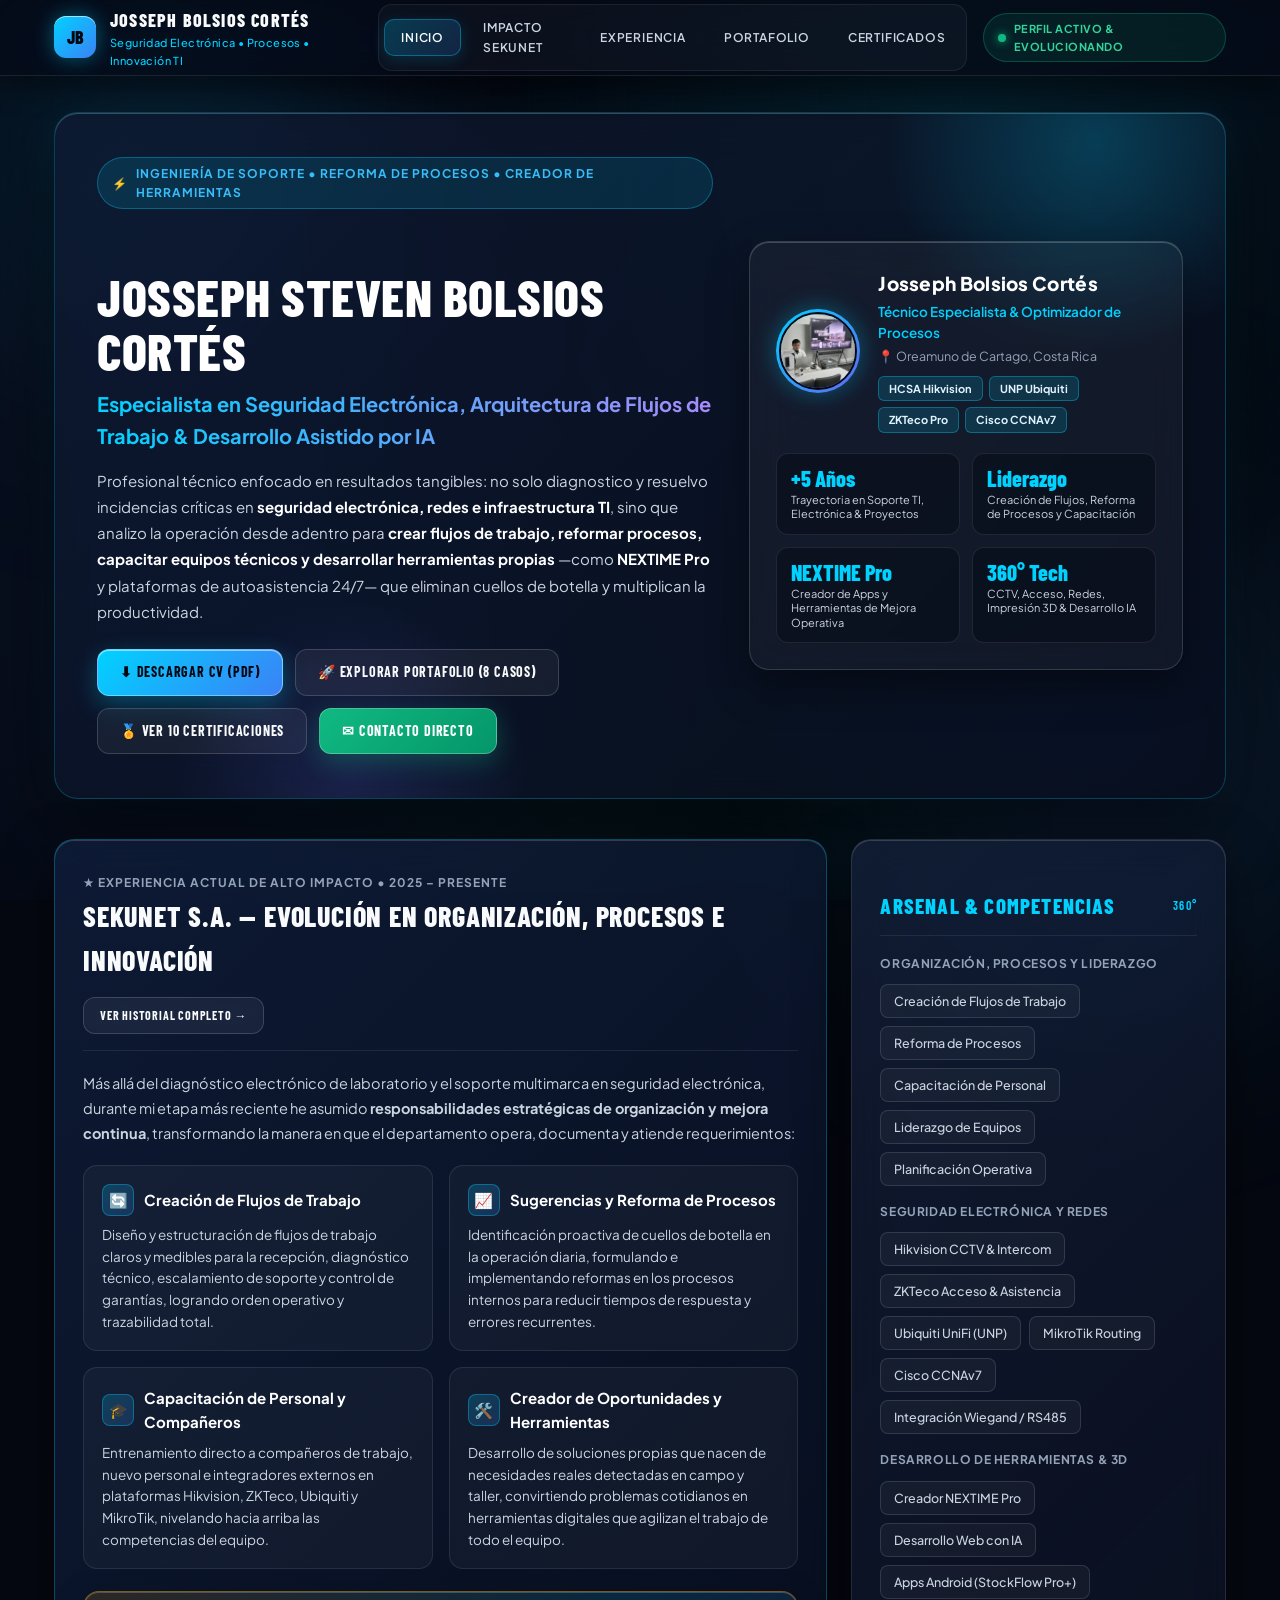
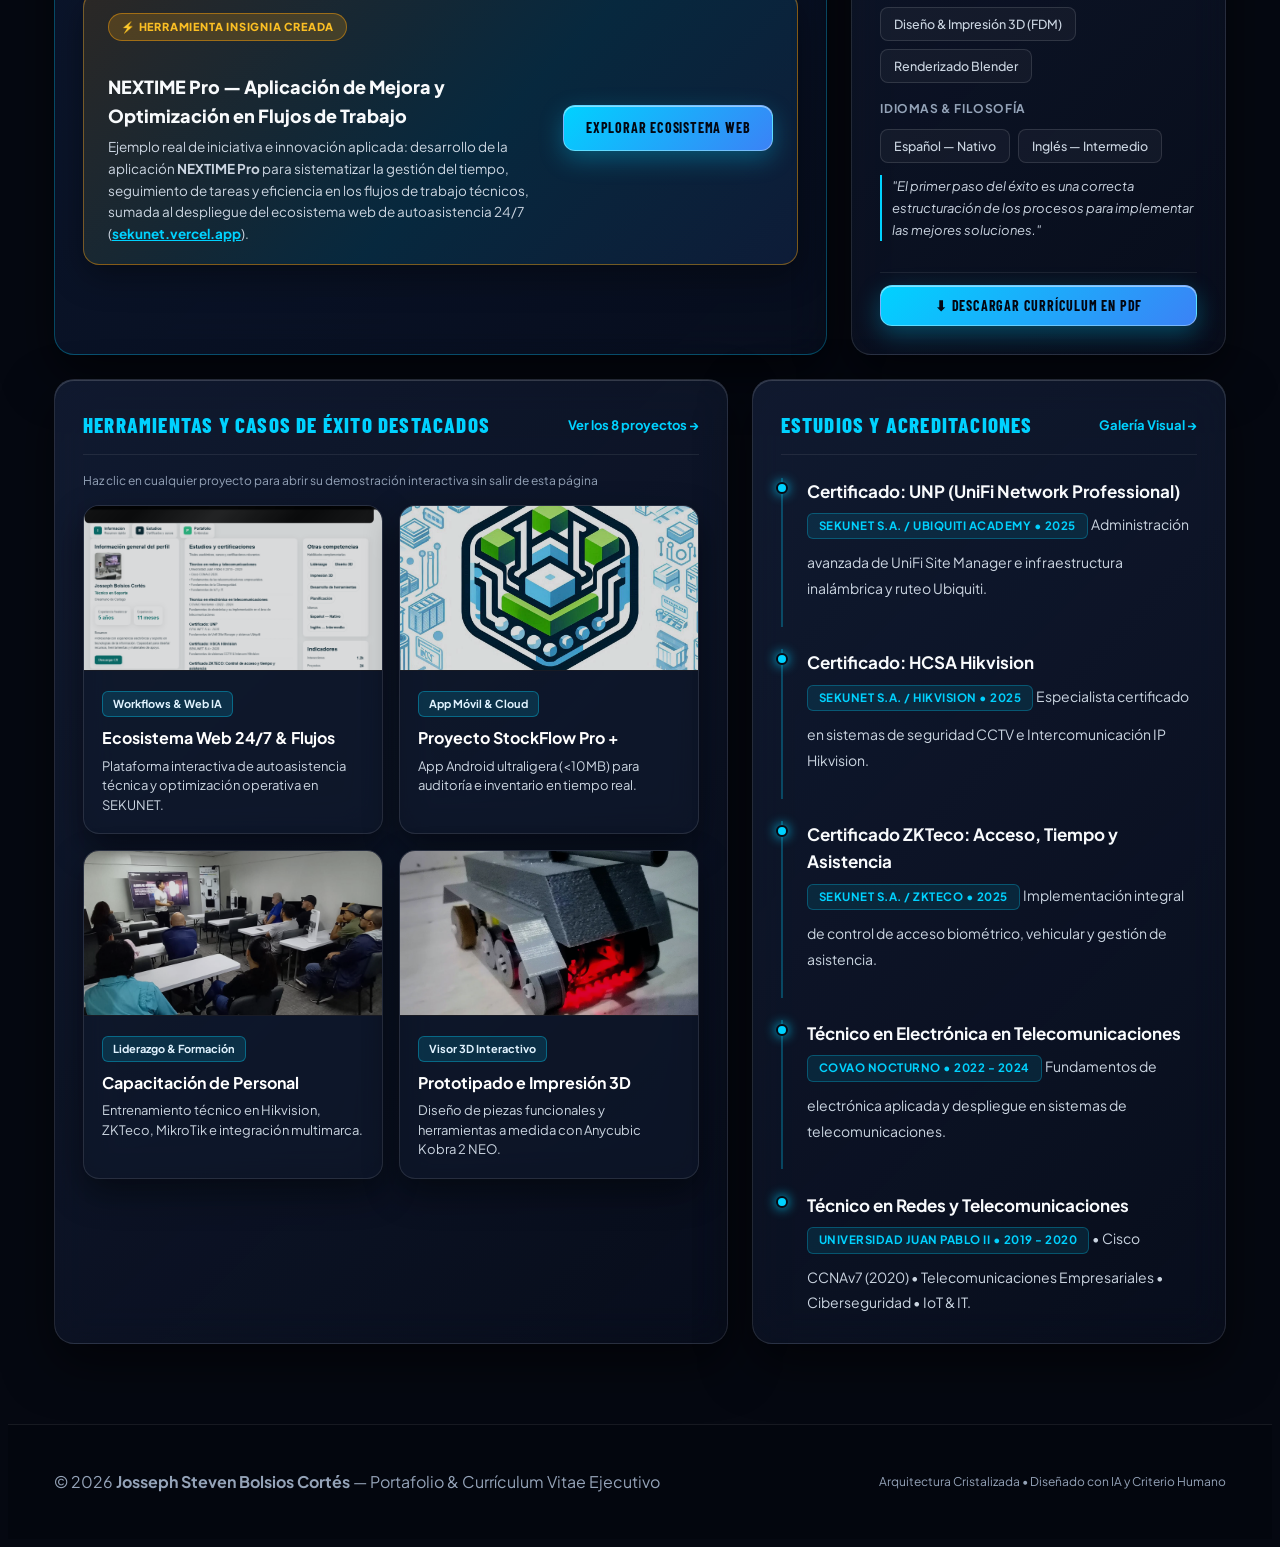
==== commit 4ee4ec60: "Add files via upload" ====
--- a/index.html
+++ b/index.html
@@ -1,528 +1,433 @@
-﻿<!DOCTYPE html>
-<html lang="es">
-<head>
-  <meta charset="utf-8" />
-  <meta name="viewport" content="width=device-width, initial-scale=1" />
-  <title>Josseph Steven Bolsios Cortés</title>
-  <link href="https://fonts.googleapis.com/css2?family=Barlow+Condensed:wght@300;600;800&family=Barlow:wght@300;400;500&display=swap" rel="stylesheet">
-  
-  <style>
-    *, *::before, *::after { margin: 0; padding: 0; box-sizing: border-box; }
-
-    :root {
-      /* Paleta Premium: Naranja Vibrante, Cyan y tonos oscuros profundos */
-      --acc: #ff6a00; 
-      --acc-alt: #00c6ff;
-      --acc-glow: rgba(255, 106, 0, 0.25);
-      --acc-success: #10b981;
-      --bg: #090b10;
-      --bg2: #12161f;
-      --border: rgba(255, 255, 255, 0.06);
-      --text: #f0f2f5;
-      --text-muted: rgba(240, 242, 245, 0.5);
-      --nav-h: 72px;
-      --max-w: 1140px;
-    }
-
-    body {
-      font-family: 'Barlow', sans-serif;
-      background: var(--bg);
-      color: var(--text);
-      overflow-x: hidden;
-      min-height: 100vh;
-      line-height: 1.5;
-    }
-
-    /* --- CAPAS DE FONDO TECNOLÓGICO --- */
-    .bg-layer { position: fixed; inset: 0; z-index: 0; pointer-events: none; }
-    .bg-overlay { 
-      position: absolute; inset: 0; 
-      background: radial-gradient(circle at 15% 15%, rgba(0, 198, 255, 0.07), transparent 45%),
-                  radial-gradient(circle at 85% 25%, rgba(255, 106, 0, 0.07), transparent 45%);
-    }
-    .bg-grid { 
-      position: absolute; inset: 0; 
-      background-image: linear-gradient(rgba(255,255,255,0.015) 1px, transparent 1px), 
-                        linear-gradient(90deg, rgba(255,255,255,0.015) 1px, transparent 1px); 
-      background-size: 50px 50px; 
-    }
-
-    .container {
-      width: 100%;
-      max-width: var(--max-w);
-      margin: 0 auto;
-      padding: 0 24px;
-    }
-
-    /* --- NAVBAR --- */
-    header.navbar {
-      position: fixed; top: 0; left: 0; right: 0; z-index: 100;
-      height: var(--nav-h); background: rgba(9, 11, 16, 0.85); backdrop-filter: blur(16px);
-      border-bottom: 1px solid var(--border);
-    }
-    .nav-inner {
-      height: 100%; display: flex; align-items: center; justify-content: space-between;
-    }
-    .brand { display: flex; align-items: center; gap: 14px; }
-    .brand .logo {
-      font-family: 'Barlow Condensed'; font-weight: 800; font-size: 18px;
-      background: linear-gradient(135deg, var(--acc), var(--acc-alt));
-      color: #090b10; width: 38px; height: 38px; display: flex; 
-      align-items: center; justify-content: center; border-radius: 4px;
-      box-shadow: 0 0 12px var(--acc-glow);
-    }
-    .brand-text-main { font-family: 'Barlow Condensed'; font-weight: 800; letter-spacing: 1.5px; text-transform: uppercase; font-size: 16px; line-height: 1.1; }
-    .brand-text-sub { font-size: 11px; color: var(--text-muted); }
-
-    nav.nav-links { display: flex; gap: 8px; }
-    nav.nav-links a {
-      color: var(--text-muted); text-decoration: none; font-size: 12px; text-transform: uppercase;
-      letter-spacing: 1px; font-weight: 500; padding: 8px 16px; transition: .3s; border-radius: 4px;
-    }
-    nav.nav-links a:hover { color: #fff; background: rgba(255,255,255,0.05); }
-
-    /* --- HERO --- */
-    .hero {
-      position: relative; z-index: 1; padding-top: calc(var(--nav-h) + 40px); margin-bottom: 30px;
-    }
-    .hero-bg-wrapper {
-      position: relative; border: 1px solid var(--border); overflow: hidden; border-radius: 4px;
-      background: #11141c;
-    }
-    .hero .bg {
-      position: absolute; inset: 0; opacity: 0.12; filter: blur(40px); transform: scale(1.1);
-    }
-    .hero-content {
-      position: relative; z-index: 2; padding: 45px 35px;
-    }
-    .hero-grid {
-      display: grid; grid-template-columns: 1fr 1fr; gap: 60px; align-items: center;
-    }
-    
-    .hero-text h1 {
-      font-family: 'Barlow Condensed'; font-size: clamp(32px, 5vw, 48px);
-      font-weight: 800; text-transform: uppercase; letter-spacing: 1px; line-height: 1; margin-bottom: 12px;
-    }
-    .hero-text p { color: var(--text-muted); font-size: 15px; max-width: 620px; margin-bottom: 25px; }
-
-    /* Botones */
-    .hero-cta { display: flex; flex-wrap: wrap; gap: 10px; }
-    .btn {
-      display: inline-flex; align-items: center; justify-content: center;
-      font-family: 'Barlow Condensed'; font-weight: 600; font-size: 14px;
-      text-transform: uppercase; letter-spacing: 1px; padding: 10px 22px;
-      border: 1px solid transparent; border-radius: 4px; cursor: pointer;
-      text-decoration: none; transition: all 0.3s cubic-bezier(0.2, 1, 0.3, 1);
-    }
-    .btn-primary { background: var(--acc); color: #000; }
-    .btn-primary:hover { background: #ff7b1c; transform: translateY(-2px); }
-    .btn-ghost { background: rgba(255,255,255,0.03); border-color: var(--border); color: var(--text); }
-    .btn-ghost:hover { background: rgba(255,255,255,0.08); color: #fff; border-color: rgba(255,255,255,0.2); }
-
-    /* Tarjeta Flotante Derecha */
-    .hero-card {
-      background: rgba(18, 22, 31, 0.8); border: 1px solid rgba(255,255,255,0.05);
-      padding: 24px; border-radius: 4px; display: flex; align-items: center; gap: 20px;
-      backdrop-filter: blur(10px); box-shadow: 0 10px 30px rgba(0,0,0,0.3);
-    }
-    .hero-avatar { width: 72px; height: 72px; border-radius: 4px; overflow: hidden; border: 1px solid var(--border); background: #222; flex-shrink: 0; }
-    .hero-avatar img { width: 100%; height: 100%; object-fit: cover; }
-    .hero-card .muted { font-size: 13px; color: var(--acc-alt); font-weight: 500; }
-    
-    .badge {
-      font-family: 'Barlow Condensed'; font-size: 11px; font-weight: 600; text-transform: uppercase;
-      letter-spacing: 0.5px; padding: 2px 10px; background: rgba(255,255,255,0.06);
-      border: 1px solid var(--border); color: var(--text-muted); border-radius: 2px;
-    }
-
-    /* --- ESTRUCTURA GRID PRINCIPAL --- */
-    main.container { position: relative; z-index: 1; padding-bottom: 80px; }
-    .cards-grid {
-      display: grid; grid-template-columns: 3.5fr 6.5fr; gap: 24px;
-    }
-
-    /* Estructura Base de Tarjetas */
-    .card {
-      background: var(--bg2); border: 1px solid var(--border); padding: 26px;
-      border-radius: 4px; height: fit-content; transition: border-color 0.3s;
-    }
-    .card:hover { border-color: rgba(255,255,255,0.12); }
-    
-    .card h3 {
-      font-family: 'Barlow Condensed'; font-size: 18px; font-weight: 800;
-      text-transform: uppercase; letter-spacing: 1.5px; color: #fff;
-      margin-bottom: 16px; display: flex; align-items: center; justify-content: space-between;
-    }
-    .muted-small { font-size: 12px; color: var(--text-muted); text-transform: uppercase; letter-spacing: 0.5px; margin-bottom: 12px; display: block; }
-    .muted { color: var(--text-muted); font-size: 14px; }
-
-    /* --- COLUMNA IZQUIERDA: PERFIL --- */
-    .profile { display: flex; flex-direction: column; gap: 16px; }
-    .profile .photo { width: 100%; height: 160px; overflow: hidden; border-radius: 4px; border: 1px solid var(--border); }
-    .profile .photo img { width: 100%; height: 100%; object-fit: cover; filter: grayscale(0.2); }
-    
-    .profile .meta .name { font-family: 'Barlow Condensed'; font-size: 22px; font-weight: 800; text-transform: uppercase; }
-    .profile .meta .role { font-size: 14px; color: var(--acc); font-weight: 500; }
-    .profile .meta .muted { font-size: 13px; }
-
-    .stats { display: grid; grid-template-columns: 1fr 1fr; gap: 12px; margin-top: 4px; }
-    .small-card { padding: 12px; background: rgba(255,255,255,0.02); border: 1px solid var(--border); border-radius: 4px; }
-    .small-card .value { font-family: 'Barlow Condensed'; font-size: 20px; font-weight: 800; color: #fff; margin-top: 2px; }
-
-    /* --- COLUMNA CENTRAL: ESTUDIOS --- */
-    .list-item {
-      padding: 16px 0; border-bottom: 1px solid var(--border);
-      animation: fadeUp 0.6s ease both;
-    }
-    .list-item:last-child { border-bottom: none; padding-bottom: 0; }
-    .list-item:first-of-type { padding-top: 4px; }
-    .list-item h4 { font-size: 15px; font-weight: 700; color: #fff; }
-    .list-item .institution { font-size: 13px; color: var(--acc-alt); margin: 2px 0 6px; font-weight: 500; }
-    .list-item small { display: block; font-size: 13px; color: var(--text-muted); line-height: 1.4; }
-
-    /* --- CHIPS DE COMPETENCIAS --- */
-    .chips { display: flex; flex-wrap: wrap; gap: 6px; margin-top: 10px; }
-    .chip {
-      font-size: 12px; padding: 5px 12px; background: rgba(255,255,255,0.03);
-      border: 1px solid var(--border); color: var(--text); border-radius: 2px;
-      transition: .2s;
-    }
-    .chip:hover { border-color: var(--acc-alt); background: rgba(0, 198, 255, 0.05); }
-
-    /* --- VENTANA EMERGENTE (MODALS) --- */
-    .modal-overlay {
-      position: fixed; inset: 0; background: rgba(5, 7, 10, 0.4);
-      backdrop-filter: blur(15px); -webkit-backdrop-filter: blur(15px);
-      z-index: 1000; display: flex; align-items: center; justify-content: center;
-      opacity: 0; pointer-events: none; transition: opacity 0.4s cubic-bezier(0.2, 1, 0.3, 1);
-      padding: 20px;
-    }
-    .modal-overlay.active { opacity: 1; pointer-events: all; }
-
-    .modal-card {
-      background: #11141c; border: 1px solid rgba(255,255,255,0.1);
-      width: 100%; max-width: 420px; border-radius: 6px; padding: 30px;
-      box-shadow: 0 20px 50px rgba(0,0,0,0.6); position: relative;
-      transform: translateY(20px); transition: transform 0.4s cubic-bezier(0.2, 1, 0.3, 1);
-    }
-    .modal-overlay.active .modal-card { transform: translateY(0); }
-
-    .modal-card h3 {
-      font-family: 'Barlow Condensed'; font-size: 24px; font-weight: 800;
-      text-transform: uppercase; letter-spacing: 1.5px; color: #fff; margin-bottom: 20px;
-    }
-    .modal-close {
-      position: absolute; top: 18px; right: 20px; background: none; border: none;
-      color: var(--text-muted); font-size: 24px; cursor: pointer; transition: color 0.2s;
-    }
-    .modal-close:hover { color: var(--acc); }
-
-    .contact-row { display: flex; justify-content: space-between; align-items: center; border-bottom: 1px solid var(--border); padding: 12px 0; }
-    .contact-row:last-child { border-bottom: none; padding-bottom: 0; }
-    .contact-row .value { font-size: 14px; font-weight: 600; color: #fff; font-family: 'Barlow', sans-serif; }
-
-    /* --- BANNER DE BIENVENIDA ESPECÍFICO --- */
-    .welcome-overlay {
-      position: fixed; inset: 0; background: rgba(5, 7, 10, 0.5);
-      backdrop-filter: blur(25px); -webkit-backdrop-filter: blur(25px);
-      z-index: 2000; display: flex; align-items: center; justify-content: center;
-      opacity: 0; pointer-events: none; transition: opacity 0.5s ease;
-      padding: 20px;
-    }
-    .welcome-overlay.active { opacity: 1; pointer-events: all; }
-    
-    .welcome-card {
-      background: linear-gradient(145deg, #121622, #090b10);
-      border: 1px solid rgba(255, 106, 0, 0.2);
-      width: 100%; max-width: 500px; border-radius: 6px; padding: 40px 35px;
-      box-shadow: 0 0 30px rgba(255, 106, 0, 0.1), 0 25px 60px rgba(0,0,0,0.8);
-      position: relative; text-align: center;
-      transform: scale(0.9); transition: transform 0.5s cubic-bezier(0.2, 1, 0.3, 1);
-    }
-    .welcome-overlay.active .welcome-card { transform: scale(1); }
-    
-    .welcome-card h2 {
-      font-family: 'Barlow Condensed'; font-size: 32px; font-weight: 800;
-      text-transform: uppercase; letter-spacing: 2px;
-      background: linear-gradient(135deg, var(--acc), var(--acc-alt));
-      -webkit-background-clip: text; -webkit-text-fill-color: transparent;
-      margin-bottom: 14px;
-    }
-    .welcome-card p {
-      color: var(--text); font-size: 15px; line-height: 1.6; margin-bottom: 28px;
-    }
-
-    /* --- FOOTER --- */
-    footer {
-      border-top: 1px solid var(--border); padding: 24px 0; background: #07090d;
-      position: relative; z-index: 1; font-size: 13px;
-    }
-    .foot-row { display: flex; justify-content: space-between; align-items: center; }
-
-    /* --- ANIMACIONES --- */
-    @keyframes fadeUp {
-      from { opacity: 0; transform: translateY(20px); }
-      to { opacity: 1; transform: translateY(0); }
-    }
-
-    /* --- RESPONSIVO --- */
-    @media (max-width: 960px) {
-      .cards-grid { grid-template-columns: 1fr; gap: 24px; }
-      .hero-grid { grid-template-columns: 1fr; gap: 24px; }
-    }
-    @media (max-width: 640px) {
-      .nav-links { display: none; }
-      .foot-row { flex-direction: column; gap: 8px; text-align: center; }
-    }
-  </style>
-  <link rel="stylesheet" href="theme-glassmorphism.css">
-</head>
-<body>
-
-  <div class="welcome-overlay active" id="welcomeBanner">
-    <div class="welcome-card">
-      <button class="modal-close" id="closeWelcomeBtn">&times;</button>
-      <h2>¡Bienvenido a mi CV Virtual!</h2>
-    <p>Te invito cordialmente a explorar la sección de <strong>Portafolio</strong>, donde podrás visualizar algunos de los proyectos, maquetas, ideas y casos técnicos que he desarrollado a lo largo de mi trayectoria profesional.</p> 
-      <div style="display: flex; gap: 12px; justify-content: center;">
-         <!--  <a href="portfolio.html" class="btn btn-primary" style="box-shadow: 0 0 15px var(--acc-glow);">Ir al Portafolio</a>-->
-        <button class="btn btn-ghost" id="exploreCvBtn">Explorar CV</button>
-      </div>
-    </div>
-  </div>
-
-  <div class="bg-layer">
-    <div class="bg-overlay"></div>
-    <div class="bg-grid"></div>
-  </div>
-
-  <header class="navbar">
-    <div class="container nav-inner">
-      <div class="brand">
-        <div class="logo">CV</div>
-        <div>
-          <div class="brand-text-main">Mi Curriculum Vitae</div>
-        </div>
-      </div>
-      <nav class="nav-links" aria-label="Navegación rápida">
-        <a href="#info">Perfil</a>
-        <a href="exp.html">Experiencia</a>
-        <a href="portfolio.html">Portafolio</a>
-      </nav>
-    </div>
-  </header>
-
-  <section class="hero container" aria-labelledby="hero-title">
-    <div class="hero-bg-wrapper">
-      <div class="bg" style="background: linear-gradient(135deg, #000000 20%, #371211 40%, #7D1416 60%, #C0191F 70%, #E51E1B 85%, #000000 100%);"></div>
-      
-      <div class="hero-content">
-        <div class="hero-grid">
-          <div class="hero-text">
-            <h1 id="hero-title">Resumen de perfil</h1>
-            <p>Profesional técnico con diferentes habilidades tecnológicas adquiridas por la demanda del momento, caracterizado por ser bastante flexible a la situación y un pensamiento creativo que se adapta según el requerimiento.</p>
-
-            <div class="hero-cta" role="toolbar" aria-label="Acciones rápidas">
-              <a href="Certificados.html" class="btn btn-primary">Ver certificados</a>
-              <a href="portfolio.html" class="btn btn-ghost">Ver portafolio</a>
-              <a href="exp.html" class="btn btn-ghost">Experiencia Laboral</a>
-              <button class="btn" style="background:var(--acc-success); color:#fff" id="openContactBtn">Contacto</button>
-            </div>
-          </div>
-
-          <div>
-            <div class="hero-card">
-              <div class="hero-avatar">
-                <img src="Media/Perfil.jpg" alt="Avatar Josseph Bolsios">
-              </div>
-              <div>
-                <div style="font-weight:700; font-size:16px; color:#fff">Josseph Bolsios Cortés</div>
-                <div class="muted">Técnico en Soporte</div>
-                <div style="margin-top:8px; display:flex; gap:6px; flex-wrap:wrap">
-                  <span class="badge">Educación</span>
-                  <span class="badge" style="background: linear-gradient(180deg, var(--acc-alt), rgba(0,198,255,0.2)); color: #fff; border-color: var(--acc-alt);">Certificaciones</span>
-                </div>
-              </div>
-            </div>
-          </div>
-        </div>
-      </div>
-    </div>
-  </section>
-
-  <main class="container">
-    <div class="cards-grid" aria-label="Contenido principal">
-
-      <aside style="display: flex; flex-direction: column; gap: 24px;">
-        <div class="card" id="info" aria-labelledby="perfil-title">
-          <h3 id="perfil-title">Información General</h3>
-          <div class="profile">
-            
-            <div class="meta">
-              <div class="name">Josseph Bolsios Cortés</div>
-              <div class="role">Técnico en Soporte</div>
-              <div class="muted">Oreamuno de Cartago</div>
-            </div>
-
-            <div class="stats">
-              <div class="small-card">
-                <div class="muted-small">Freelancer</div>
-                <div class="value">5 años</div>
-              </div>
-              <div class="small-card">
-                <div class="muted-small">Laboral</div>
-                <div class="value">1 año y 6 meses</div>
-              </div>
-            </div>
-
-            <div>
-              <div class="muted-small">Resumen</div>
-              <p class="muted">Profesional con experiencia en electrónica y soporte en tecnologías de la información. Capacidad para diseñar recursos, herramientas y materiales de apoyo. El primer paso del éxito es una correcta información de los procesos, para buscar la mejor implementación soluciones</p>
-            </div>
-
-            <div style="margin-top:4px">
-              <a href="https://drive.google.com/file/d/1uq_bCt8xgrJSIinNFeKNj0oTx0J7ud4M/view?usp=sharing" target="_blank" style="text-decoration:none;">
-                <button class="btn btn-primary" style="width:100%">Descargar CV</button>
-              </a>
-            </div>
-          </div>
-        </div>
-
-        <div class="card" id="otras" aria-labelledby="otras-title">
-          <h3 id="otras-title">Competencias</h3>
-          <div class="muted-small">Habilidades complementarias</div>
-
-          <div class="chips">
-            <div class="chip">Liderazgo</div>
-            <div class="chip">Diseño 3D</div>
-            <div class="chip">Impresión 3D</div>
-            <div class="chip">Desarrollo de herramientas</div>
-            <div class="chip">Planificación</div>
-          </div>
-
-          <div style="margin-top:20px">
-            <div class="muted-small">Idiomas</div>
-            <div class="chips">
-              <div class="chip" style="border-color: rgba(255,255,255,0.1)">Español — Nativo</div>
-              <div class="chip" style="border-color: rgba(255,255,255,0.1)">Inglés — Intermedio</div>
-            </div>
-          </div>
-        </div>
-      </aside>
-
-      <section aria-live="polite">
-        <div class="card" id="estudios" aria-labelledby="estudios-title">
-          <h3 id="estudios-title">Estudios y certificaciones</h3>
-          <div class="muted-small">Títulos académicos, cursos y certificaciones relevantes</div>
-
-          <div>
-            <div class="list-item">
-              <h4>Técnico en Redes y Telecomunicaciones</h4>
-              <div class="institution">Universidad Juan Pablo II • 2019 - 2020</div>
-              <small>• Cisco CCNAv7 2020.<br>• Fundamentos de las telecomunicaciones empresariales.<br>• Fundamentos de la Ciberseguridad.<br>• Fundamentos de IoT y IT.</small>
-            </div>
-
-            <div class="list-item">
-              <h4>Técnico en Electrónica en Telecomunicaciones</h4>
-              <div class="institution">COVAO Nocturno • 2022 - 2024</div>
-              <small>Fundamentos de electrónica y su implementación en el área de telecomunicaciones.</small>
-            </div>
-
-            <div class="list-item">
-              <h4>Certificado: UNP</h4>
-              <div class="institution">SEKUNET S.A • 2025</div>
-              <small>Fundamentos de Unifi Site Manager y sistemas Ubiquiti.</small>
-            </div>
-
-            <div class="list-item">
-              <h4>Certificado: HSCA Hikvision</h4>
-              <div class="institution">SEKUNET S.A • 2025</div>
-              <small>Fundamentos de sistemas CCTV &amp; Intercom Hikvision.</small>
-            </div>
-
-            <div class="list-item">
-              <h4>Certificado ZKTECO: Control de Acceso, Tiempo y Asistencia</h4>
-              <div class="institution">SEKUNET S.A • 2025</div>
-              <small>Fundamentos de sistemas de la marca y su implementación.</small>
-            </div>
-          </div>
-        </div>
-      </section>
-
-    </div>
-  </main>
-
-  <div class="modal-overlay" id="contactModal">
-    <div class="modal-card">
-      <button class="modal-close" id="closeContactBtn">&times;</button>
-      <h3>Contacto</h3>
-      <div class="muted-small" style="margin-bottom: 15px;">Canales directos de comunicación</div>
-      <div>
-        <div class="contact-row">
-          <span class="muted-small" style="margin-bottom:0">Correo</span>
-          <span class="value">bolsios2007@gmail.com</span>
-        </div>
-        <div class="contact-row">
-          <span class="muted-small" style="margin-bottom:0">Celular</span>
-          <span class="value">+506 7158-4923</span>
-        </div>
-      </div>
-    </div>
-  </div>
-
-  <footer>
-    <div class="container">
-      <div class="foot-row">
-        <p>© <strong>MiCV</strong> — Panel Informativo Profesional</p>
-        <p class="muted-small">Diseñado con IA y personalizado con habilidad humana</p>
-      </div>
-    </div>
-  </footer>
-
-  <script src="script.js"></script>
-  
-  <script>
-    // Control de Modal de Contacto
-    const openBtn = document.getElementById('openContactBtn');
-    const closeBtn = document.getElementById('closeContactBtn');
-    const modal = document.getElementById('contactModal');
-
-    openBtn.addEventListener('click', () => {
-      modal.classList.add('active');
-    });
-
-    closeBtn.addEventListener('click', () => {
-      modal.classList.remove('active');
-    });
-
-    modal.addEventListener('click', (e) => {
-      if (e.target === modal) {
-        modal.classList.remove('active');
-      }
-    });
-
-    // Control de Banner de Bienvenida (Parche solicitado)
-    const welcomeBanner = document.getElementById('welcomeBanner');
-    const closeWelcomeBtn = document.getElementById('closeWelcomeBtn');
-    const exploreCvBtn = document.getElementById('exploreCvBtn');
-
-    function closeWelcomeBanner() {
-      welcomeBanner.classList.remove('active');
-    }
-
-    closeWelcomeBtn.addEventListener('click', closeWelcomeBanner);
-    exploreCvBtn.addEventListener('click', closeWelcomeBanner);
-    
-    welcomeBanner.addEventListener('click', (e) => {
-      if (e.target === welcomeBanner) {
-        closeWelcomeBanner();
-      }
-    });
-
-    // Stagger para los estudios
-    document.querySelectorAll('.list-item').forEach((el, i) => {
-      el.style.animationDelay = (i * 0.08) + 's';
-    });
-  </script>
-</body>
-</html>
+<!DOCTYPE html>
+<html lang="es">
+<head>
+  <meta charset="utf-8" />
+  <meta name="viewport" content="width=device-width, initial-scale=1" />
+  <title>Josseph Steven Bolsios Cortés — CV & Portafolio Ejecutivo</title>
+  <link href="https://fonts.googleapis.com/css2?family=Barlow+Condensed:wght@400;600;700;800&family=Barlow:wght@300;400;500;600;700&display=swap" rel="stylesheet">
+  <link rel="stylesheet" href="theme-glassmorphism.css">
+</head>
+<body>
+
+  <!-- CAPAS DE FONDO CRISTALIZADO Y MALLA TECNOLÓGICA -->
+  <div class="bg-layer">
+    <div class="bg-overlay"></div>
+    <div class="bg-grid"></div>
+  </div>
+
+  <!-- NAVBAR CRISTALIZADA -->
+  <header class="navbar">
+    <div class="container nav-inner">
+      <a href="index.html" class="brand">
+        <div class="logo">JB</div>
+        <div>
+          <div class="brand-text-main">Josseph Bolsios Cortés</div>
+          <div class="brand-text-sub">Seguridad Electrónica • Procesos • Innovación TI</div>
+        </div>
+      </a>
+
+      <nav class="nav-links" aria-label="Navegación rápida">
+        <a href="index.html" class="active">Inicio</a>
+        <a href="#sekunet-impact">Impacto SEKUNET</a>
+        <a href="exp.html">Experiencia</a>
+        <a href="portfolio.html">Portafolio</a>
+        <a href="Certificados.html">Certificados</a>
+      </nav>
+
+      <div class="nav-status-pill">
+        <span class="status-dot"></span>
+        <span>Perfil Activo &amp; Evolucionando</span>
+      </div>
+    </div>
+  </header>
+
+  <!-- HERO EJECUTIVO DE ALTO IMPACTO -->
+  <section class="hero container" aria-labelledby="hero-title">
+    <div class="hero-bg-wrapper">
+      <div class="hero-content">
+        <div class="hero-grid">
+
+          <div class="hero-text">
+            <div class="hero-eyebrow">
+              <span>⚡</span>
+              <span>Ingeniería de Soporte • Reforma de Procesos • Creador de Herramientas</span>
+            </div>
+
+            <h1 id="hero-title">Josseph Steven Bolsios Cortés</h1>
+            <span class="hero-role-gradient">
+              Especialista en Seguridad Electrónica, Arquitectura de Flujos de Trabajo &amp; Desarrollo Asistido por IA
+            </span>
+
+            <p>
+              Profesional técnico enfocado en resultados tangibles: no solo diagnostico y resuelvo incidencias críticas en <strong>seguridad electrónica, redes e infraestructura TI</strong>, sino que analizo la operación desde adentro para <strong>crear flujos de trabajo, reformar procesos, capacitar equipos técnicos y desarrollar herramientas propias</strong> —como <strong>NEXTIME Pro</strong> y plataformas de autoasistencia 24/7— que eliminan cuellos de botella y multiplican la productividad.
+            </p>
+
+            <div class="hero-cta" role="toolbar" aria-label="Acciones rápidas para reclutadores">
+              <a href="https://drive.google.com/file/d/1uq_bCt8xgrJSIinNFeKNj0oTx0J7ud4M/view?usp=sharing" target="_blank" rel="noopener" class="btn btn-primary">
+                ⬇ Descargar CV (PDF)
+              </a>
+              <a href="portfolio.html" class="btn btn-ghost">
+                🚀 Explorar Portafolio (8 Casos)
+              </a>
+              <a href="Certificados.html" class="btn btn-ghost">
+                🏅 Ver 10 Certificaciones
+              </a>
+              <button class="btn btn-success" id="openContactBtn">
+                ✉ Contacto Directo
+              </button>
+            </div>
+          </div>
+
+          <!-- SNAPSHOT EJECUTIVO PARA RECLUTADORES -->
+          <div>
+            <div class="hero-card">
+              <div class="hero-profile-top">
+                <div class="hero-avatar">
+                  <img src="Media/Perfil.jpg" alt="Fotografía profesional de Josseph Bolsios Cortés">
+                </div>
+                <div>
+                  <div style="font-weight:800; font-size:19px; color:#fff; letter-spacing:0.3px;">Josseph Bolsios Cortés</div>
+                  <div style="color:var(--acc); font-size:13.5px; font-weight:600; margin-top:2px;">Técnico Especialista &amp; Optimizador de Procesos</div>
+                  <div style="color:var(--text-muted); font-size:12.5px; margin-top:2px;">📍 Oreamuno de Cartago, Costa Rica</div>
+                  <div style="margin-top:10px; display:flex; gap:6px; flex-wrap:wrap;">
+                    <span class="badge">HCSA Hikvision</span>
+                    <span class="badge">UNP Ubiquiti</span>
+                    <span class="badge">ZKTeco Pro</span>
+                    <span class="badge">Cisco CCNAv7</span>
+                  </div>
+                </div>
+              </div>
+
+              <div class="hero-kpi-grid">
+                <div class="hero-kpi-box">
+                  <div class="hero-kpi-num">+5 Años</div>
+                  <div class="hero-kpi-label">Trayectoria en Soporte TI, Electrónica &amp; Proyectos</div>
+                </div>
+                <div class="hero-kpi-box">
+                  <div class="hero-kpi-num">Liderazgo</div>
+                  <div class="hero-kpi-label">Creación de Flujos, Reforma de Procesos y Capacitación</div>
+                </div>
+                <div class="hero-kpi-box">
+                  <div class="hero-kpi-num">NEXTIME Pro</div>
+                  <div class="hero-kpi-label">Creador de Apps y Herramientas de Mejora Operativa</div>
+                </div>
+                <div class="hero-kpi-box">
+                  <div class="hero-kpi-num">360° Tech</div>
+                  <div class="hero-kpi-label">CCTV, Acceso, Redes, Impresión 3D &amp; Desarrollo IA</div>
+                </div>
+              </div>
+            </div>
+          </div>
+
+        </div>
+      </div>
+    </div>
+  </section>
+
+  <!-- DASHBOARD EJECUTIVO BENTO GRID -->
+  <main class="container">
+    <div class="bento-dashboard" aria-label="Panel Ejecutivo de Currículum">
+
+      <!-- BENTO 1 (8 COLUMNAS): IMPACTO EN SEKUNET S.A. Y NEXTIME PRO -->
+      <section class="bento-card bento-span-8 sekunet-spotlight" id="sekunet-impact" aria-labelledby="sekunet-title">
+        <div class="sekunet-header-row">
+          <div>
+            <span class="muted-small" style="margin-bottom:4px; color:var(--acc) !important; font-weight:700; text-transform:uppercase; letter-spacing:1px;">
+              ★ Experiencia Actual de Alto Impacto • 2025 – Presente
+            </span>
+            <h2 id="sekunet-title" style="font-family:'Barlow Condensed',sans-serif; font-size:28px; font-weight:800; text-transform:uppercase; letter-spacing:0.8px; margin:0;">
+              SEKUNET S.A. — Evolución en Organización, Procesos e Innovación
+            </h2>
+          </div>
+          <a href="exp.html" class="btn btn-ghost" style="padding:8px 16px !important; font-size:12px !important;">
+            Ver Historial Completo →
+          </a>
+        </div>
+
+        <p style="color:var(--text-secondary); font-size:14.5px; margin-bottom:20px; line-height:1.7;">
+          Más allá del diagnóstico electrónico de laboratorio y el soporte multimarca en seguridad electrónica, durante mi etapa más reciente he asumido <strong>responsabilidades estratégicas de organización y mejora continua</strong>, transformando la manera en que el departamento opera, documenta y atiende requerimientos:
+        </p>
+
+        <div class="sekunet-pillars-grid">
+          <div class="pillar-glass-card">
+            <div class="pillar-icon-title">
+              <span class="pillar-icon">🔄</span>
+              <span>Creación de Flujos de Trabajo</span>
+            </div>
+            <p>
+              Diseño y estructuración de flujos de trabajo claros y medibles para la recepción, diagnóstico técnico, escalamiento de soporte y control de garantías, logrando orden operativo y trazabilidad total.
+            </p>
+          </div>
+
+          <div class="pillar-glass-card">
+            <div class="pillar-icon-title">
+              <span class="pillar-icon">📈</span>
+              <span>Sugerencias y Reforma de Procesos</span>
+            </div>
+            <p>
+              Identificación proactiva de cuellos de botella en la operación diaria, formulando e implementando reformas en los procesos internos para reducir tiempos de respuesta y errores recurrentes.
+            </p>
+          </div>
+
+          <div class="pillar-glass-card">
+            <div class="pillar-icon-title">
+              <span class="pillar-icon">🎓</span>
+              <span>Capacitación de Personal y Compañeros</span>
+            </div>
+            <p>
+              Entrenamiento directo a compañeros de trabajo, nuevo personal e integradores externos en plataformas Hikvision, ZKTeco, Ubiquiti y MikroTik, nivelando hacia arriba las competencias del equipo.
+            </p>
+          </div>
+
+          <div class="pillar-glass-card">
+            <div class="pillar-icon-title">
+              <span class="pillar-icon">🛠️</span>
+              <span>Creador de Oportunidades y Herramientas</span>
+            </div>
+            <p>
+              Desarrollo de soluciones propias que nacen de necesidades reales detectadas en campo y taller, convirtiendo problemas cotidianos en herramientas digitales que agilizan el trabajo de todo el equipo.
+            </p>
+          </div>
+        </div>
+
+        <!-- BANNER DESTACADO NEXTIME PRO -->
+        <div class="nextime-banner">
+          <div>
+            <div class="nextime-badge">
+              <span>⚡ HERRAMIENTA INSIGNIA CREADA</span>
+            </div>
+            <h4 style="font-size:18px; font-weight:800; color:#ffffff; margin-bottom:6px;">
+              NEXTIME Pro — Aplicación de Mejora y Optimización en Flujos de Trabajo
+            </h4>
+            <p style="font-size:13.5px; color:var(--text-secondary); margin:0; line-height:1.6;">
+              Ejemplo real de iniciativa e innovación aplicada: desarrollo de la aplicación <strong>NEXTIME Pro</strong> para sistematizar la gestión del tiempo, seguimiento de tareas y eficiencia en los flujos de trabajo técnicos, sumada al despliegue del ecosistema web de autoasistencia 24/7 (<a href="https://sekunet.vercel.app/" target="_blank" rel="noopener" style="color:var(--acc); font-weight:700;">sekunet.vercel.app</a>).
+            </p>
+          </div>
+          <div style="display:flex; flex-direction:column; gap:8px; flex-shrink:0;">
+            <a href="disenoia.html" class="btn btn-primary" style="white-space:nowrap;">
+              Explorar Ecosistema Web
+            </a>
+          </div>
+        </div>
+      </section>
+
+      <!-- BENTO 2 (4 COLUMNAS): COMPETENCIAS Y PERFIL INTEGRAL -->
+      <aside class="bento-card bento-span-4" id="info" aria-labelledby="otras-title" style="display:flex; flex-direction:column; justify-content:space-between; gap:18px;">
+        <div>
+          <h3 id="otras-title">
+            <span>Arsenal &amp; Competencias</span>
+            <span style="font-size:12px; color:var(--text-muted); font-weight:600;">360°</span>
+          </h3>
+
+          <div style="margin-bottom:16px;">
+            <div class="muted-small" style="font-weight:700; color:#e2e8f0 !important; text-transform:uppercase; letter-spacing:0.6px;">
+              Organización, Procesos y Liderazgo
+            </div>
+            <div class="chips">
+              <div class="chip">Creación de Flujos de Trabajo</div>
+              <div class="chip">Reforma de Procesos</div>
+              <div class="chip">Capacitación de Personal</div>
+              <div class="chip">Liderazgo de Equipos</div>
+              <div class="chip">Planificación Operativa</div>
+            </div>
+          </div>
+
+          <div style="margin-bottom:16px;">
+            <div class="muted-small" style="font-weight:700; color:#e2e8f0 !important; text-transform:uppercase; letter-spacing:0.6px;">
+              Seguridad Electrónica y Redes
+            </div>
+            <div class="chips">
+              <div class="chip">Hikvision CCTV &amp; Intercom</div>
+              <div class="chip">ZKTeco Acceso &amp; Asistencia</div>
+              <div class="chip">Ubiquiti UniFi (UNP)</div>
+              <div class="chip">MikroTik Routing</div>
+              <div class="chip">Cisco CCNAv7</div>
+              <div class="chip">Integración Wiegand / RS485</div>
+            </div>
+          </div>
+
+          <div style="margin-bottom:16px;">
+            <div class="muted-small" style="font-weight:700; color:#e2e8f0 !important; text-transform:uppercase; letter-spacing:0.6px;">
+              Desarrollo de Herramientas &amp; 3D
+            </div>
+            <div class="chips">
+              <div class="chip">Creador NEXTIME Pro</div>
+              <div class="chip">Desarrollo Web con IA</div>
+              <div class="chip">Apps Android (StockFlow Pro+)</div>
+              <div class="chip">Diseño &amp; Impresión 3D (FDM)</div>
+              <div class="chip">Renderizado Blender</div>
+            </div>
+          </div>
+
+          <div>
+            <div class="muted-small" style="font-weight:700; color:#e2e8f0 !important; text-transform:uppercase; letter-spacing:0.6px;">
+              Idiomas &amp; Filosofía
+            </div>
+            <div class="chips">
+              <div class="chip">Español — Nativo</div>
+              <div class="chip">Inglés — Intermedio</div>
+            </div>
+            <p class="muted" style="margin-top:12px; font-size:13px !important; font-style:italic; border-left:2px solid var(--acc); padding-left:10px;">
+              "El primer paso del éxito es una correcta estructuración de los procesos para implementar las mejores soluciones."
+            </p>
+          </div>
+        </div>
+
+        <div style="padding-top:12px; border-top:1px solid rgba(255,255,255,0.08);">
+          <a href="https://drive.google.com/file/d/1uq_bCt8xgrJSIinNFeKNj0oTx0J7ud4M/view?usp=sharing" target="_blank" rel="noopener" style="text-decoration:none;">
+            <button class="btn btn-primary" style="width:100%;">⬇ Descargar Currículum en PDF</button>
+          </a>
+        </div>
+      </aside>
+
+      <!-- BENTO 3 (7 COLUMNAS): PROYECTOS Y HERRAMIENTAS ESTRELLA (VISTA RÁPIDA) -->
+      <section class="bento-card bento-span-7" aria-labelledby="featured-projects-title">
+        <div style="display:flex; align-items:center; justify-content:space-between; border-bottom:1px solid rgba(255,255,255,0.08); padding-bottom:12px; margin-bottom:16px;">
+          <h3 id="featured-projects-title" style="border:none !important; padding:0 !important; margin:0 !important;">
+            Herramientas y Casos de Éxito Destacados
+          </h3>
+          <a href="portfolio.html" style="color:var(--acc); font-size:13px; font-weight:700; text-decoration:none;">
+            Ver los 8 proyectos →
+          </a>
+        </div>
+        <div class="muted-small" style="margin-bottom:14px;">
+          Haz clic en cualquier proyecto para abrir su demostración interactiva sin salir de esta página
+        </div>
+
+        <div class="portfolio-grid" style="grid-template-columns: repeat(auto-fill, minmax(230px, 1fr)) !important; margin-top:10px !important; gap:16px !important;">
+          <div class="portfolio-item">
+            <div class="portfolio-thumb">
+              <img src="Media/cv.png" alt="Portal SEKUNET y Herramientas de Flujo con IA">
+            </div>
+            <div class="portfolio-info">
+              <div>
+                <span class="badge" style="margin-bottom:8px; display:inline-block;">Workflows &amp; Web IA</span>
+                <div class="portfolio-title"><a href="disenoia.html">Ecosistema Web 24/7 &amp; Flujos</a></div>
+                <div class="portfolio-desc">Plataforma interactiva de autoasistencia técnica y optimización operativa en SEKUNET.</div>
+              </div>
+            </div>
+          </div>
+
+          <div class="portfolio-item">
+            <div class="portfolio-thumb">
+              <img src="Media/sttockflow.jpeg" alt="Aplicación StockFlow Pro +">
+            </div>
+            <div class="portfolio-info">
+              <div>
+                <span class="badge" style="margin-bottom:8px; display:inline-block;">App Móvil &amp; Cloud</span>
+                <div class="portfolio-title"><a href="sttockflow.html">Proyecto StockFlow Pro +</a></div>
+                <div class="portfolio-desc">App Android ultraligera (&lt;10MB) para auditoría e inventario en tiempo real.</div>
+              </div>
+            </div>
+          </div>
+
+          <div class="portfolio-item">
+            <div class="portfolio-thumb">
+              <img src="Media/capa.jpg" alt="Capacitación Técnica de Personal">
+            </div>
+            <div class="portfolio-info">
+              <div>
+                <span class="badge" style="margin-bottom:8px; display:inline-block;">Liderazgo &amp; Formación</span>
+                <div class="portfolio-title"><a href="capacitaciones.html">Capacitación de Personal</a></div>
+                <div class="portfolio-desc">Entrenamiento técnico en Hikvision, ZKTeco, MikroTik e integración multimarca.</div>
+              </div>
+            </div>
+          </div>
+
+          <div class="portfolio-item">
+            <div class="portfolio-thumb">
+              <img src="Media/tank.jpg" alt="Ingeniería e Impresión 3D">
+            </div>
+            <div class="portfolio-info">
+              <div>
+                <span class="badge" style="margin-bottom:8px; display:inline-block;">Visor 3D Interactivo</span>
+                <div class="portfolio-title"><a href="3d.html">Prototipado e Impresión 3D</a></div>
+                <div class="portfolio-desc">Diseño de piezas funcionales y herramientas a medida con Anycubic Kobra 2 NEO.</div>
+              </div>
+            </div>
+          </div>
+        </div>
+      </section>
+
+      <!-- BENTO 4 (5 COLUMNAS): ESTUDIOS Y CERTIFICACIONES -->
+      <section class="bento-card bento-span-5" id="estudios" aria-labelledby="estudios-title">
+        <div style="display:flex; align-items:center; justify-content:space-between; border-bottom:1px solid rgba(255,255,255,0.08); padding-bottom:12px; margin-bottom:16px;">
+          <h3 id="estudios-title" style="border:none !important; padding:0 !important; margin:0 !important;">
+            Estudios y Acreditaciones
+          </h3>
+          <a href="Certificados.html" style="color:var(--acc); font-size:13px; font-weight:700; text-decoration:none;">
+            Galería Visual →
+          </a>
+        </div>
+
+        <div>
+          <div class="list-item">
+            <h4>Certificado: UNP (UniFi Network Professional)</h4>
+            <div class="institution">SEKUNET S.A. / Ubiquiti Academy • 2025</div>
+            <small>Administración avanzada de UniFi Site Manager e infraestructura inalámbrica y ruteo Ubiquiti.</small>
+          </div>
+
+          <div class="list-item">
+            <h4>Certificado: HCSA Hikvision</h4>
+            <div class="institution">SEKUNET S.A. / Hikvision • 2025</div>
+            <small>Especialista certificado en sistemas de seguridad CCTV e Intercomunicación IP Hikvision.</small>
+          </div>
+
+          <div class="list-item">
+            <h4>Certificado ZKTeco: Acceso, Tiempo y Asistencia</h4>
+            <div class="institution">SEKUNET S.A. / ZKTeco • 2025</div>
+            <small>Implementación integral de control de acceso biométrico, vehicular y gestión de asistencia.</small>
+          </div>
+
+          <div class="list-item">
+            <h4>Técnico en Electrónica en Telecomunicaciones</h4>
+            <div class="institution">COVAO Nocturno • 2022 - 2024</div>
+            <small>Fundamentos de electrónica aplicada y despliegue en sistemas de telecomunicaciones.</small>
+          </div>
+
+          <div class="list-item">
+            <h4>Técnico en Redes y Telecomunicaciones</h4>
+            <div class="institution">Universidad Juan Pablo II • 2019 - 2020</div>
+            <small>• Cisco CCNAv7 (2020) • Telecomunicaciones Empresariales • Ciberseguridad • IoT &amp; IT.</small>
+          </div>
+        </div>
+      </section>
+
+    </div>
+  </main>
+
+  <!-- MODAL DE CONTACTO DIRECTO -->
+  <div class="modal-overlay" id="contactModal">
+    <div class="modal-card">
+      <button class="modal-close" id="closeContactBtn">&times;</button>
+      <h3>Contacto Directo</h3>
+      <div class="muted-small" style="margin-bottom: 16px;">Canales inmediatos de comunicación para reclutadores y proyectos</div>
+      <div>
+        <div class="contact-row">
+          <span class="muted-small" style="margin-bottom:0">Correo Electrónico</span>
+          <a href="mailto:bolsios2007@gmail.com" class="value" style="text-decoration:none; color:#fff;">bolsios2007@gmail.com</a>
+        </div>
+        <div class="contact-row">
+          <span class="muted-small" style="margin-bottom:0">Teléfono / WhatsApp</span>
+          <a href="https://wa.me/50671584923" target="_blank" rel="noopener" class="value" style="text-decoration:none; color:var(--acc);">+506 7158-4923</a>
+        </div>
+        <div class="contact-row">
+          <span class="muted-small" style="margin-bottom:0">Ubicación</span>
+          <span class="value">Oreamuno de Cartago, C.R.</span>
+        </div>
+      </div>
+    </div>
+  </div>
+
+  <footer>
+    <div class="container">
+      <div class="foot-row" style="display:flex; justify-content:space-between; align-items:center; flex-wrap:wrap; gap:12px;">
+        <p>© 2026 <strong>Josseph Steven Bolsios Cortés</strong> — Portafolio &amp; Currículum Vitae Ejecutivo</p>
+        <p class="muted-small" style="margin:0;">Arquitectura Cristalizada • Diseñado con IA y Criterio Humano</p>
+      </div>
+    </div>
+  </footer>
+
+  <script src="script.js"></script>
+</body>
+</html>
--- a/theme-glassmorphism.css
+++ b/theme-glassmorphism.css
@@ -1,524 +1,1022 @@
-﻿/* ============================================================
-   CV - JOSSEPH BOLSIOS - TEMA CORPORATIVO AZUL/BLANCO
+/* ============================================================
+   CV — JOSSEPH STEVEN BOLSIOS CORTÉS
+   SISTEMA DE DISEÑO: DARK OBSIDIAN GLASSMORPHISM & BENTO UI
    ============================================================ */
 
+@import url('https://fonts.googleapis.com/css2?family=Barlow+Condensed:wght@400;600;700;800&family=Barlow:wght@300;400;500;600;700&family=Plus+Jakarta+Sans:wght@400;500;600;700;800&display=swap');
+
 :root {
-  --acc: #0077B5;
-  --acc-alt: #00A0DC;
-  --acc-glow: rgba(0, 160, 220, 0.25);
-  --acc-success: #27ae60;
-  --bg: #ffffff;
-  --bg2: #ffffff;
-  --border: #e6e6e6;
-  --text: #2c3e50;
-  --text-muted: #6c7a89;
-}
-
-/* BASE */
+  /* Paleta Cristal Oscuro / Tech Ejecutivo */
+  --bg: #050811;
+  --bg-deep: #03050b;
+  --bg2: rgba(14, 21, 38, 0.62);
+  --glass-surface: linear-gradient(135deg, rgba(22, 33, 58, 0.72) 0%, rgba(11, 17, 32, 0.58) 100%);
+  --glass-surface-hover: linear-gradient(135deg, rgba(28, 42, 74, 0.82) 0%, rgba(15, 24, 44, 0.68) 100%);
+  --glass-highlight: linear-gradient(135deg, rgba(0, 210, 255, 0.14) 0%, rgba(59, 130, 246, 0.06) 100%);
+  --glass-border: rgba(255, 255, 255, 0.11);
+  --glass-border-strong: rgba(0, 210, 255, 0.38);
+  --glass-shadow: 0 20px 50px rgba(0, 0, 0, 0.55), inset 0 1px 0 rgba(255, 255, 255, 0.16);
+  --glass-shadow-hover: 0 24px 60px rgba(0, 0, 0, 0.7), 0 0 28px rgba(0, 210, 255, 0.16), inset 0 1px 0 rgba(255, 255, 255, 0.28);
+
+  /* Acentos Luminosos */
+  --acc: #00d2ff;
+  --acc-alt: #3b82f6;
+  --acc-indigo: #6366f1;
+  --acc-glow: rgba(0, 210, 255, 0.28);
+  --acc-success: #10b981;
+  --acc-gold: #f59e0b;
+
+  /* Tipografía de Alto Contraste */
+  --text: #f8fafc;
+  --text-secondary: #cbd5e1;
+  --text-muted: #94a3b8;
+  --border: rgba(255, 255, 255, 0.1);
+
+  --nav-h: 76px;
+  --max-w: 1220px;
+  --radius-lg: 20px;
+  --radius-md: 14px;
+  --radius-sm: 10px;
+}
+
+/* ======================== BASE & AMBIENT GLASS CANVAS ======================== */
+*, *::before, *::after {
+  box-sizing: border-box;
+}
+
+html {
+  scroll-behavior: smooth;
+  background-color: var(--bg) !important;
+}
+
 body {
   background: var(--bg) !important;
   color: var(--text) !important;
-  font-family: 'Barlow', 'Segoe UI', sans-serif !important;
-}
-.bg-layer, .bg-overlay, .bg-grid, .welcome-overlay { display: none !important; }
-
-/* ======================== NAVBAR ======================== */
+  font-family: 'Plus Jakarta Sans', 'Barlow', -apple-system, BlinkMacSystemFont, sans-serif !important;
+  min-height: 100vh !important;
+  overflow-x: hidden !important;
+  line-height: 1.6 !important;
+  position: relative !important;
+}
+
+/* Esferas de luz ambiental para refracción real del cristal */
+body::before,
+body::after {
+  content: '' !important;
+  position: fixed !important;
+  border-radius: 50% !important;
+  filter: blur(110px) !important;
+  pointer-events: none !important;
+  z-index: 0 !important;
+}
+
+body::before {
+  width: 550px !important;
+  height: 550px !important;
+  top: -120px !important;
+  left: -120px !important;
+  background: radial-gradient(circle, rgba(0, 210, 255, 0.18) 0%, rgba(59, 130, 246, 0.08) 55%, transparent 75%) !important;
+  animation: ambientOrb1 18s ease-in-out infinite alternate !important;
+}
+
+body::after {
+  width: 600px !important;
+  height: 600px !important;
+  bottom: -150px !important;
+  right: -120px !important;
+  background: radial-gradient(circle, rgba(99, 102, 241, 0.16) 0%, rgba(0, 210, 255, 0.08) 55%, transparent 75%) !important;
+  animation: ambientOrb2 22s ease-in-out infinite alternate !important;
+}
+
+/* Reactivar las capas de fondo tecnológicas con malla sutil */
+.bg-layer {
+  display: block !important;
+  position: fixed !important;
+  inset: 0 !important;
+  z-index: 0 !important;
+  pointer-events: none !important;
+}
+
+.bg-overlay {
+  display: block !important;
+  position: absolute !important;
+  inset: 0 !important;
+  background:
+    radial-gradient(circle at 75% 18%, rgba(0, 210, 255, 0.11), transparent 40%),
+    radial-gradient(circle at 20% 65%, rgba(59, 130, 246, 0.10), transparent 45%),
+    radial-gradient(circle at 50% 95%, rgba(16, 185, 129, 0.06), transparent 40%) !important;
+}
+
+.bg-grid {
+  display: block !important;
+  position: absolute !important;
+  inset: 0 !important;
+  background-image:
+    linear-gradient(rgba(255, 255, 255, 0.025) 1px, transparent 1px),
+    linear-gradient(90deg, rgba(255, 255, 255, 0.025) 1px, transparent 1px) !important;
+  background-size: 48px 48px !important;
+  mask-image: radial-gradient(ellipse at center, rgba(0,0,0,0.85) 20%, transparent 85%) !important;
+  -webkit-mask-image: radial-gradient(ellipse at center, rgba(0,0,0,0.85) 20%, transparent 85%) !important;
+}
+
+/* Ocultar el overlay de bienvenida antiguo para que el reclutador vea el impacto de inmediato */
+.welcome-overlay {
+  display: none !important;
+}
+
+.container {
+  max-width: var(--max-w) !important;
+  margin: 0 auto !important;
+  padding: 0 24px !important;
+  position: relative !important;
+  z-index: 1 !important;
+}
+
+/* ======================== NAVBAR CRISTALIZADA ======================== */
 header.navbar {
-  background: #ffffff !important;
-  box-shadow: 0 2px 12px rgba(0,0,0,0.08) !important;
-  border-bottom: none !important;
-  backdrop-filter: none !important;
-}
-.brand .logo {
-  background: linear-gradient(135deg, var(--acc-alt), var(--acc)) !important;
-  color: #fff !important;
-  box-shadow: none !important;
-}
-.brand-text-main { color: var(--acc) !important; font-weight: 800 !important; }
-nav.nav-links a {
-  color: var(--text-muted) !important;
+  position: fixed !important;
+  top: 0 !important;
+  left: 0 !important;
+  right: 0 !important;
+  height: var(--nav-h) !important;
+  background: rgba(6, 10, 22, 0.72) !important;
+  backdrop-filter: blur(20px) saturate(180%) !important;
+  -webkit-backdrop-filter: blur(20px) saturate(180%) !important;
+  border-bottom: 1px solid rgba(255, 255, 255, 0.09) !important;
+  box-shadow: 0 10px 30px rgba(0, 0, 0, 0.45) !important;
+  z-index: 500 !important;
+  transition: all 0.3s ease !important;
+}
+
+.nav-inner {
+  height: 100% !important;
+  display: flex !important;
+  align-items: center !important;
+  justify-content: space-between !important;
+  gap: 16px !important;
+}
+
+.brand {
+  display: flex !important;
+  align-items: center !important;
+  gap: 14px !important;
+  text-decoration: none !important;
+}
+
+.brand .logo,
+.logo {
+  font-family: 'Barlow Condensed', sans-serif !important;
+  font-weight: 800 !important;
+  font-size: 18px !important;
+  width: 42px !important;
+  height: 42px !important;
+  border-radius: 12px !important;
+  background: linear-gradient(135deg, var(--acc) 0%, var(--acc-alt) 100%) !important;
+  color: #030712 !important;
+  -webkit-text-fill-color: #030712 !important;
+  display: flex !important;
+  align-items: center !important;
+  justify-content: center !important;
+  box-shadow: 0 0 20px rgba(0, 210, 255, 0.4), inset 0 1px 0 rgba(255, 255, 255, 0.6) !important;
+  flex-shrink: 0 !important;
+}
+
+.brand-text-main,
+.brand-text {
+  font-family: 'Barlow Condensed', sans-serif !important;
+  font-weight: 800 !important;
+  font-size: 18px !important;
+  letter-spacing: 1.2px !important;
+  text-transform: uppercase !important;
+  color: var(--text) !important;
+  -webkit-text-fill-color: var(--text) !important;
+}
+
+.brand-text-sub {
+  font-size: 11px !important;
+  color: var(--acc) !important;
+  -webkit-text-fill-color: var(--acc) !important;
+  letter-spacing: 0.4px !important;
+  font-weight: 500 !important;
+}
+
+nav.nav-links,
+.nav-links {
+  display: flex !important;
+  align-items: center !important;
+  gap: 6px !important;
+  background: rgba(255, 255, 255, 0.03) !important;
+  padding: 5px !important;
+  border-radius: 14px !important;
+  border: 1px solid rgba(255, 255, 255, 0.07) !important;
+}
+
+nav.nav-links a,
+.nav-links a {
+  color: var(--text-secondary) !important;
+  -webkit-text-fill-color: var(--text-secondary) !important;
   font-weight: 600 !important;
   text-transform: uppercase !important;
   font-size: 12px !important;
-}
-nav.nav-links a:hover, nav.nav-links a.active {
-  color: var(--acc) !important;
-  background: transparent !important;
-  border-bottom: 2px solid var(--acc) !important;
-  border-radius: 0 !important;
-}
-
-/* ======================== HERO ======================== */
+  letter-spacing: 0.8px !important;
+  padding: 8px 16px !important;
+  border-radius: 10px !important;
+  border-bottom: none !important;
+  text-decoration: none !important;
+  transition: all 0.25s ease !important;
+}
+
+nav.nav-links a:hover,
+nav.nav-links a.active,
+.nav-links a:hover,
+.nav-links a.active {
+  color: var(--text) !important;
+  -webkit-text-fill-color: var(--text) !important;
+  background: linear-gradient(135deg, rgba(0, 210, 255, 0.22), rgba(59, 130, 246, 0.18)) !important;
+  border: 1px solid rgba(0, 210, 255, 0.35) !important;
+  box-shadow: 0 4px 15px rgba(0, 210, 255, 0.15) !important;
+}
+
+/* Status Pill en Navbar */
+.nav-status-pill {
+  display: inline-flex;
+  align-items: center;
+  gap: 8px;
+  padding: 6px 14px;
+  border-radius: 999px;
+  background: rgba(16, 185, 129, 0.1);
+  border: 1px solid rgba(16, 185, 129, 0.3);
+  color: #34d399 !important;
+  -webkit-text-fill-color: #34d399 !important;
+  font-size: 11px;
+  font-weight: 700;
+  letter-spacing: 0.5px;
+  text-transform: uppercase;
+}
+
+.status-dot {
+  width: 8px;
+  height: 8px;
+  border-radius: 50%;
+  background: #10b981;
+  box-shadow: 0 0 10px #10b981;
+  animation: pulseDot 2s infinite;
+}
+
+@keyframes pulseDot {
+  0%, 100% { transform: scale(1); opacity: 1; }
+  50% { transform: scale(1.35); opacity: 0.65; }
+}
+
+/* ======================== HERO CRISTALIZADO DE ALTO IMPACTO ======================== */
+.hero {
+  padding-top: calc(var(--nav-h) + 28px) !important;
+  margin-bottom: 28px !important;
+  position: relative !important;
+  z-index: 1 !important;
+}
+
 .hero-bg-wrapper {
-  background: linear-gradient(135deg, var(--acc-alt) 0%, var(--acc) 100%) !important;
-  border: none !important;
-  box-shadow: none !important;
-  backdrop-filter: none !important;
-  border-radius: 0 !important;
-  width: 100vw !important;
+  width: 100% !important;
   position: relative !important;
-  left: 50% !important;
-  right: 50% !important;
-  margin-left: -50vw !important;
-  margin-right: -50vw !important;
+  left: auto !important;
+  right: auto !important;
+  margin-left: 0 !important;
+  margin-right: 0 !important;
+  background: linear-gradient(135deg, rgba(16, 26, 48, 0.78) 0%, rgba(8, 14, 28, 0.85) 100%) !important;
+  backdrop-filter: blur(24px) saturate(180%) !important;
+  -webkit-backdrop-filter: blur(24px) saturate(180%) !important;
+  border: 1px solid rgba(0, 210, 255, 0.24) !important;
+  border-radius: 24px !important;
+  box-shadow: 0 25px 70px rgba(0, 0, 0, 0.65), 0 0 40px rgba(0, 210, 255, 0.08), inset 0 1px 0 rgba(255, 255, 255, 0.22) !important;
+  padding: 0 !important;
   overflow: hidden !important;
-  padding: 50px 0 !important;
-}
-.hero-bg-wrapper::before, .hero-bg-wrapper::after {
+}
+
+.hero-bg-wrapper::before {
   content: '' !important;
   position: absolute !important;
+  width: 420px !important;
+  height: 420px !important;
+  top: -180px !important;
+  right: -80px !important;
   border-radius: 50% !important;
-  background: rgba(255,255,255,0.06) !important;
+  background: radial-gradient(circle, rgba(0, 210, 255, 0.22) 0%, transparent 70%) !important;
   pointer-events: none !important;
 }
-.hero-bg-wrapper::before {
-  width: 500px !important; height: 500px !important;
-  top: -150px !important; left: -100px !important;
-  animation: floatCircle 15s ease-in-out infinite !important;
-}
+
 .hero-bg-wrapper::after {
-  width: 400px !important; height: 400px !important;
-  bottom: -150px !important; right: 5% !important;
-  animation: floatCircle 18s ease-in-out infinite reverse !important;
-}
-.hero .bg { display: none !important; }
-
-/* Textos blancos SOLO en el hero */
-.hero-bg-wrapper,
-.hero-bg-wrapper h1,
-.hero-bg-wrapper p,
-.hero-bg-wrapper .hero-text h1,
-.hero-bg-wrapper .hero-text p,
-.hero-bg-wrapper .hero-card,
-.hero-bg-wrapper .hero-card div,
-.hero-bg-wrapper .hero-card span {
+  content: '' !important;
+  position: absolute !important;
+  width: 360px !important;
+  height: 360px !important;
+  bottom: -160px !important;
+  left: 10% !important;
+  border-radius: 50% !important;
+  background: radial-gradient(circle, rgba(99, 102, 241, 0.18) 0%, transparent 70%) !important;
+  pointer-events: none !important;
+}
+
+.hero .bg {
+  display: none !important;
+}
+
+.hero-content {
+  max-width: 100% !important;
+  padding: 44px 42px !important;
+  position: relative !important;
+  z-index: 2 !important;
+}
+
+.hero-grid {
+  display: grid !important;
+  grid-template-columns: 1.35fr 0.95fr !important;
+  gap: 36px !important;
+  align-items: center !important;
+}
+
+.hero-eyebrow {
+  display: inline-flex !important;
+  align-items: center !important;
+  gap: 8px !important;
+  padding: 6px 14px !important;
+  border-radius: 999px !important;
+  background: rgba(0, 210, 255, 0.12) !important;
+  border: 1px solid rgba(0, 210, 255, 0.32) !important;
+  color: #38bdf8 !important;
+  -webkit-text-fill-color: #38bdf8 !important;
+  font-size: 12px !important;
+  font-weight: 700 !important;
+  text-transform: uppercase !important;
+  letter-spacing: 1px !important;
+  margin-bottom: 16px !important;
+}
+
+.hero-text h1 {
+  font-family: 'Barlow Condensed', sans-serif !important;
+  font-weight: 800 !important;
+  font-size: clamp(34px, 4.5vw, 52px) !important;
+  line-height: 1.05 !important;
+  letter-spacing: 0.5px !important;
+  text-transform: uppercase !important;
   color: #ffffff !important;
   -webkit-text-fill-color: #ffffff !important;
-}
-.hero-text h1 {
-  font-weight: 300 !important;
-  font-size: 40px !important;
-  text-transform: uppercase !important;
-  animation: fadeLeftIn 0.8s cubic-bezier(0.2,0.8,0.2,1) both !important;
-}
+  margin-bottom: 10px !important;
+}
+
+.hero-role-gradient {
+  font-size: clamp(16px, 2vw, 20px) !important;
+  font-weight: 700 !important;
+  background: linear-gradient(90deg, #00d2ff 0%, #60a5fa 55%, #a78bfa 100%) !important;
+  -webkit-background-clip: text !important;
+  -webkit-text-fill-color: transparent !important;
+  margin-bottom: 16px !important;
+  display: block !important;
+}
+
 .hero-text p {
-  color: rgba(255,255,255,0.9) !important;
-  -webkit-text-fill-color: rgba(255,255,255,0.9) !important;
-  font-style: italic !important;
-  animation: fadeLeftIn 0.8s cubic-bezier(0.2,0.8,0.2,1) 0.15s both !important;
-}
-.hero-cta .btn { animation: smoothFadeInUp 0.6s cubic-bezier(0.2,0.8,0.2,1) both !important; }
-.hero-cta .btn:nth-child(1) { animation-delay: 0.4s !important; }
-.hero-cta .btn:nth-child(2) { animation-delay: 0.5s !important; }
-.hero-cta .btn:nth-child(3) { animation-delay: 0.6s !important; }
-.hero-cta .btn:nth-child(4) { animation-delay: 0.7s !important; }
+  color: var(--text-secondary) !important;
+  -webkit-text-fill-color: var(--text-secondary) !important;
+  font-style: normal !important;
+  font-size: 15px !important;
+  line-height: 1.75 !important;
+  margin-bottom: 24px !important;
+  max-width: 680px !important;
+}
+
+.hero-text p strong {
+  color: #ffffff !important;
+  -webkit-text-fill-color: #ffffff !important;
+  font-weight: 700 !important;
+}
+
+/* Tarjeta Derecha del Hero (Snapshot Ejecutivo) */
 .hero-card {
-  background: transparent !important;
-  border: none !important;
-  box-shadow: none !important;
-  animation: fadeRightIn 0.8s cubic-bezier(0.2,0.8,0.2,1) 0.3s both !important;
-}
+  background: rgba(255, 255, 255, 0.04) !important;
+  border: 1px solid rgba(255, 255, 255, 0.14) !important;
+  border-radius: 20px !important;
+  padding: 26px !important;
+  backdrop-filter: blur(16px) !important;
+  -webkit-backdrop-filter: blur(16px) !important;
+  box-shadow: 0 16px 40px rgba(0, 0, 0, 0.4), inset 0 1px 0 rgba(255, 255, 255, 0.2) !important;
+  display: flex !important;
+  flex-direction: column !important;
+  gap: 20px !important;
+}
+
+.hero-profile-top {
+  display: flex !important;
+  align-items: center !important;
+  gap: 18px !important;
+  width: 100% !important;
+}
+
+.hero-avatar {
+  width: 84px !important;
+  height: 84px !important;
+  border-radius: 50% !important;
+  padding: 3px !important;
+  background: linear-gradient(135deg, var(--acc), var(--acc-indigo)) !important;
+  box-shadow: 0 0 25px rgba(0, 210, 255, 0.35) !important;
+  flex-shrink: 0 !important;
+}
+
 .hero-avatar img {
+  width: 100% !important;
+  height: 100% !important;
   border-radius: 50% !important;
-  border: 4px solid rgba(255,255,255,0.3) !important;
-  transition: transform 0.5s ease !important;
-}
-.hero-card:hover .hero-avatar img { transform: scale(1.08) rotate(2deg) !important; }
-
-/* ======================== CONTENIDO ======================== */
-html:not(.is-iframe) main.container { padding-top: 40px !important; }
-h1, h2, h3, h4, h5, h6 { color: var(--text) !important; }
-.card, .small-card { background: transparent !important; border: none !important; box-shadow: none !important; }
-.card h3, .modal-card h3 {
+  border: 2px solid #060913 !important;
+  object-fit: cover !important;
+}
+
+.hero-kpi-grid {
+  display: grid !important;
+  grid-template-columns: repeat(2, 1fr) !important;
+  gap: 12px !important;
+  width: 100% !important;
+}
+
+.hero-kpi-box {
+  background: rgba(6, 11, 25, 0.55) !important;
+  border: 1px solid rgba(255, 255, 255, 0.09) !important;
+  border-radius: 12px !important;
+  padding: 12px 14px !important;
+  transition: all 0.25s ease !important;
+}
+
+.hero-kpi-box:hover {
+  border-color: rgba(0, 210, 255, 0.35) !important;
+  transform: translateY(-2px) !important;
+}
+
+.hero-kpi-num {
+  font-family: 'Barlow Condensed', sans-serif !important;
+  font-size: 22px !important;
+  font-weight: 800 !important;
   color: var(--acc) !important;
   -webkit-text-fill-color: var(--acc) !important;
-  background: none !important;
-  border-bottom: 2px solid #eef0f2 !important;
+  line-height: 1.1 !important;
+}
+
+.hero-kpi-label {
+  font-size: 11px !important;
+  color: var(--text-secondary) !important;
+  -webkit-text-fill-color: var(--text-secondary) !important;
+  margin-top: 3px !important;
+  line-height: 1.3 !important;
+}
+
+/* ======================== BOTONES CRISTALIZADOS ======================== */
+.hero-cta {
+  display: flex !important;
+  flex-wrap: wrap !important;
+  gap: 12px !important;
+}
+
+.btn {
+  display: inline-flex !important;
+  align-items: center !important;
+  justify-content: center !important;
+  gap: 8px !important;
+  border-radius: 12px !important;
+  text-transform: uppercase !important;
+  font-family: 'Barlow Condensed', sans-serif !important;
+  font-weight: 700 !important;
+  font-size: 14px !important;
+  letter-spacing: 0.8px !important;
+  padding: 11px 22px !important;
+  cursor: pointer !important;
+  text-decoration: none !important;
+  transition: all 0.28s cubic-bezier(0.2, 1, 0.3, 1) !important;
+}
+
+.btn-primary {
+  background: linear-gradient(135deg, var(--acc) 0%, var(--acc-alt) 100%) !important;
+  color: #030712 !important;
+  -webkit-text-fill-color: #030712 !important;
+  border: 1px solid rgba(255, 255, 255, 0.35) !important;
+  box-shadow: 0 8px 24px rgba(0, 210, 255, 0.3), inset 0 1px 0 rgba(255, 255, 255, 0.5) !important;
+}
+
+.btn-primary:hover {
+  transform: translateY(-3px) !important;
+  box-shadow: 0 12px 30px rgba(0, 210, 255, 0.48), inset 0 1px 0 rgba(255, 255, 255, 0.7) !important;
+  filter: brightness(1.08) !important;
+}
+
+.btn-ghost {
+  background: rgba(255, 255, 255, 0.05) !important;
+  border: 1px solid rgba(255, 255, 255, 0.16) !important;
+  color: var(--text) !important;
+  -webkit-text-fill-color: var(--text) !important;
+  backdrop-filter: blur(12px) !important;
+}
+
+.btn-ghost:hover {
+  background: rgba(0, 210, 255, 0.14) !important;
+  border-color: var(--acc) !important;
+  color: #ffffff !important;
+  -webkit-text-fill-color: #ffffff !important;
+  transform: translateY(-2px) !important;
+  box-shadow: 0 8px 20px rgba(0, 210, 255, 0.18) !important;
+}
+
+.btn-success {
+  background: linear-gradient(135deg, #10b981 0%, #059669 100%) !important;
+  color: #ffffff !important;
+  -webkit-text-fill-color: #ffffff !important;
+  border: 1px solid rgba(255, 255, 255, 0.25) !important;
+  box-shadow: 0 8px 24px rgba(16, 185, 129, 0.28) !important;
+}
+
+.btn-success:hover {
+  transform: translateY(-2px) !important;
+  box-shadow: 0 12px 28px rgba(16, 185, 129, 0.45) !important;
+}
+
+/* ======================== BENTO GRID & TARJETAS DE CRISTAL ======================== */
+html:not(.is-iframe) main.container {
+  padding-top: 12px !important;
+  padding-bottom: 80px !important;
+}
+
+h1, h2, h3, h4, h5, h6 {
+  color: var(--text) !important;
+  -webkit-text-fill-color: var(--text) !important;
+}
+
+.card,
+.bento-card {
+  background: var(--glass-surface) !important;
+  backdrop-filter: blur(20px) saturate(160%) !important;
+  -webkit-backdrop-filter: blur(20px) saturate(160%) !important;
+  border: 1px solid var(--glass-border) !important;
+  border-radius: var(--radius-lg) !important;
+  padding: 28px !important;
+  box-shadow: var(--glass-shadow) !important;
+  transition: transform 0.3s ease, border-color 0.3s ease, box-shadow 0.3s ease !important;
+  position: relative !important;
+  overflow: hidden !important;
+}
+
+.card:hover,
+.bento-card:hover {
+  border-color: rgba(0, 210, 255, 0.28) !important;
+  box-shadow: var(--glass-shadow-hover) !important;
+}
+
+.card h3,
+.bento-card h3,
+.modal-card h3 {
+  font-family: 'Barlow Condensed', sans-serif !important;
+  font-size: 21px !important;
+  font-weight: 800 !important;
+  color: var(--acc) !important;
+  -webkit-text-fill-color: var(--acc) !important;
+  border-bottom: 1px solid rgba(255, 255, 255, 0.08) !important;
   padding-bottom: 12px !important;
-  margin-bottom: 20px !important;
+  margin-bottom: 18px !important;
   text-transform: uppercase !important;
-  letter-spacing: 1px !important;
-}
-
-/* ======================== LINEA DE TIEMPO ======================== */
+  letter-spacing: 1.2px !important;
+  display: flex !important;
+  align-items: center !important;
+  justify-content: space-between !important;
+}
+
+.small-card {
+  background: rgba(255, 255, 255, 0.04) !important;
+  border: 1px solid rgba(255, 255, 255, 0.09) !important;
+  border-radius: 12px !important;
+  padding: 14px !important;
+}
+
+.small-card .value,
+.value {
+  color: var(--acc) !important;
+  -webkit-text-fill-color: var(--acc) !important;
+  font-weight: 800 !important;
+}
+
+/* Dashboard Bento Layout en index.html */
+.bento-dashboard {
+  display: grid !important;
+  grid-template-columns: repeat(12, 1fr) !important;
+  gap: 24px !important;
+}
+
+.bento-span-12 { grid-column: span 12 !important; }
+.bento-span-8  { grid-column: span 8 !important; }
+.bento-span-7  { grid-column: span 7 !important; }
+.bento-span-6  { grid-column: span 6 !important; }
+.bento-span-5  { grid-column: span 5 !important; }
+.bento-span-4  { grid-column: span 4 !important; }
+
+/* Bloque Especial: Impacto SEKUNET & NEXTIME Pro */
+.sekunet-spotlight {
+  background: linear-gradient(135deg, rgba(16, 30, 58, 0.82) 0%, rgba(9, 16, 32, 0.75) 100%) !important;
+  border: 1px solid rgba(0, 210, 255, 0.3) !important;
+}
+
+.sekunet-header-row {
+  display: flex;
+  flex-wrap: wrap;
+  align-items: center;
+  justify-content: space-between;
+  gap: 14px;
+  margin-bottom: 20px;
+  padding-bottom: 16px;
+  border-bottom: 1px solid rgba(255, 255, 255, 0.08);
+}
+
+.sekunet-pillars-grid {
+  display: grid;
+  grid-template-columns: repeat(2, 1fr);
+  gap: 16px;
+  margin-bottom: 22px;
+}
+
+.pillar-glass-card {
+  background: rgba(255, 255, 255, 0.035);
+  border: 1px solid rgba(255, 255, 255, 0.09);
+  border-radius: 14px;
+  padding: 18px;
+  transition: all 0.25s ease;
+}
+
+.pillar-glass-card:hover {
+  background: rgba(0, 210, 255, 0.06);
+  border-color: rgba(0, 210, 255, 0.35);
+  transform: translateY(-3px);
+}
+
+.pillar-icon-title {
+  display: flex;
+  align-items: center;
+  gap: 10px;
+  font-weight: 700;
+  font-size: 15px;
+  color: #ffffff !important;
+  -webkit-text-fill-color: #ffffff !important;
+  margin-bottom: 8px;
+}
+
+.pillar-icon {
+  width: 32px;
+  height: 32px;
+  border-radius: 8px;
+  background: linear-gradient(135deg, rgba(0, 210, 255, 0.2), rgba(59, 130, 246, 0.2));
+  border: 1px solid rgba(0, 210, 255, 0.35);
+  display: inline-flex;
+  align-items: center;
+  justify-content: center;
+  font-size: 15px;
+  flex-shrink: 0;
+}
+
+.pillar-glass-card p {
+  font-size: 13.5px !important;
+  line-height: 1.6 !important;
+  color: var(--text-secondary) !important;
+  -webkit-text-fill-color: var(--text-secondary) !important;
+  margin: 0 !important;
+}
+
+/* Tarjeta Insignia NEXTIME Pro */
+.nextime-banner {
+  background: linear-gradient(135deg, rgba(245, 158, 11, 0.14) 0%, rgba(0, 210, 255, 0.12) 55%, rgba(59, 130, 246, 0.12) 100%) !important;
+  border: 1px solid rgba(245, 158, 11, 0.45) !important;
+  border-radius: 16px !important;
+  padding: 20px 24px !important;
+  display: flex !important;
+  align-items: center !important;
+  justify-content: space-between !important;
+  gap: 20px !important;
+  box-shadow: 0 12px 32px rgba(0, 0, 0, 0.35), inset 0 1px 0 rgba(255, 255, 255, 0.2) !important;
+}
+
+.nextime-badge {
+  display: inline-flex;
+  align-items: center;
+  gap: 6px;
+  padding: 4px 12px;
+  border-radius: 999px;
+  background: rgba(245, 158, 11, 0.2);
+  border: 1px solid rgba(245, 158, 11, 0.5);
+  color: #fbbf24 !important;
+  -webkit-text-fill-color: #fbbf24 !important;
+  font-size: 11px;
+  font-weight: 800;
+  letter-spacing: 0.8px;
+  text-transform: uppercase;
+  margin-bottom: 8px;
+}
+
+/* ======================== LINEA DE TIEMPO CRISTALIZADA ======================== */
 .list-item {
   position: relative !important;
   border: none !important;
-  border-left: 2px solid #d0dce8 !important;
-  padding: 0 0 28px 24px !important;
+  border-left: 2px solid rgba(0, 210, 255, 0.28) !important;
+  padding: 0 0 26px 24px !important;
   margin-bottom: 0 !important;
   background: transparent !important;
   animation: smoothFadeInUp 0.5s ease both !important;
 }
-.list-item:last-child { border-left-color: transparent !important; padding-bottom: 0 !important; }
+
+.list-item:last-child {
+  border-left-color: transparent !important;
+  padding-bottom: 0 !important;
+}
+
 .list-item::before {
   content: '' !important;
   position: absolute !important;
-  left: -7px !important; top: 4px !important;
-  width: 12px !important; height: 12px !important;
+  left: -7px !important;
+  top: 4px !important;
+  width: 12px !important;
+  height: 12px !important;
   border-radius: 50% !important;
   background: var(--acc) !important;
-  border: 2px solid #fff !important;
-  box-shadow: 0 0 0 3px rgba(0,119,181,0.15) !important;
-}
-.role-title, .list-item h4 {
-  font-size: 17px !important; color: var(--text) !important;
-  font-weight: 700 !important; margin-bottom: 6px !important; display: block !important;
-}
-.company, .list-item .institution {
-  display: inline-block !important; font-size: 12px !important; font-weight: 600 !important;
-  color: var(--acc-alt) !important; background: #eef7fc !important;
-  border: 1px solid #c5e4f3 !important; padding: 3px 10px !important;
-  border-radius: 4px !important; margin-bottom: 10px !important;
-  text-transform: uppercase !important; letter-spacing: 0.3px !important;
-}
-.list-item p, .list-item small, .muted-small {
-  font-size: 14px !important; line-height: 1.7 !important;
-  color: var(--text-muted) !important; display: block !important;
+  border: 2px solid #060913 !important;
+  box-shadow: 0 0 12px var(--acc) !important;
+}
+
+.role-title,
+.list-item h4 {
+  font-size: 17px !important;
+  color: var(--text) !important;
+  -webkit-text-fill-color: var(--text) !important;
+  font-weight: 700 !important;
+  margin-bottom: 6px !important;
+  display: block !important;
+}
+
+.company,
+.list-item .institution {
+  display: inline-block !important;
+  font-size: 11.5px !important;
+  font-weight: 700 !important;
+  color: var(--acc) !important;
+  -webkit-text-fill-color: var(--acc) !important;
+  background: rgba(0, 210, 255, 0.1) !important;
+  border: 1px solid rgba(0, 210, 255, 0.28) !important;
+  padding: 3px 11px !important;
+  border-radius: 6px !important;
+  margin-bottom: 10px !important;
+  text-transform: uppercase !important;
+  letter-spacing: 0.5px !important;
+}
+
+.list-item p,
+.list-item small,
+.muted-small,
+.muted {
+  font-size: 14px !important;
+  line-height: 1.7 !important;
+  color: var(--text-secondary) !important;
+  -webkit-text-fill-color: var(--text-secondary) !important;
+}
+
+.muted-small {
+  font-size: 12px !important;
+  color: var(--text-muted) !important;
+  -webkit-text-fill-color: var(--text-muted) !important;
 }
 
 /* ======================== CHIPS / BADGES ======================== */
+.chips {
+  display: flex !important;
+  flex-wrap: wrap !important;
+  gap: 8px !important;
+  margin-top: 10px !important;
+}
+
 .chip {
-  background: #f2f5f8 !important; color: var(--text) !important;
-  border: 1px solid #dde3ea !important; border-radius: 4px !important;
-  font-size: 13px !important; padding: 4px 12px !important;
-  transition: all 0.2s ease !important;
-}
-.chip:hover { background: var(--acc-alt) !important; color: #fff !important; border-color: var(--acc-alt) !important; }
+  background: rgba(255, 255, 255, 0.04) !important;
+  color: var(--text-secondary) !important;
+  -webkit-text-fill-color: var(--text-secondary) !important;
+  border: 1px solid rgba(255, 255, 255, 0.12) !important;
+  border-radius: 8px !important;
+  font-size: 12.5px !important;
+  font-weight: 500 !important;
+  padding: 6px 13px !important;
+  transition: all 0.22s ease !important;
+}
+
+.chip:hover {
+  background: rgba(0, 210, 255, 0.15) !important;
+  color: #ffffff !important;
+  -webkit-text-fill-color: #ffffff !important;
+  border-color: var(--acc) !important;
+  transform: translateY(-2px) !important;
+  box-shadow: 0 6px 16px rgba(0, 210, 255, 0.2) !important;
+}
+
 .badge {
-  background: rgba(255,255,255,0.2) !important;
-  border: 1px solid rgba(255,255,255,0.4) !important;
-  color: #fff !important; border-radius: 3px !important;
-}
-
-/* ======================== BOTONES ======================== */
-.btn {
-  border-radius: 4px !important; text-transform: uppercase !important;
-  font-weight: 600 !important; font-size: 12px !important;
-  letter-spacing: 0.5px !important; cursor: pointer !important;
-  transition: all 0.3s ease !important;
-}
-.btn-primary { background: var(--acc) !important; color: #fff !important; border: none !important; }
-.btn-primary:hover { background: var(--acc-alt) !important; transform: translateY(-2px) !important; }
-.btn-ghost { background: transparent !important; border: 1px solid rgba(255,255,255,0.5) !important; color: #fff !important; }
-.btn-ghost:hover { background: #fff !important; color: var(--acc) !important; }
-
-/* ======================== EXPERIENCIA ======================== */
+  background: rgba(0, 210, 255, 0.14) !important;
+  border: 1px solid rgba(0, 210, 255, 0.35) !important;
+  color: #e0f2fe !important;
+  -webkit-text-fill-color: #e0f2fe !important;
+  border-radius: 6px !important;
+  padding: 3px 10px !important;
+  font-size: 11px !important;
+  font-weight: 700 !important;
+}
+
+/* ======================== EXPERIENCIA (exp.html) ======================== */
 .exp-grid {
-  display: grid !important; grid-template-columns: 1fr !important;
-  gap: 40px !important; align-items: start !important;
-}
-@media (min-width: 900px) { .exp-grid { grid-template-columns: 3fr 2fr !important; } }
-.exp-content { padding-left: 8% !important; padding-right: 4% !important; }
-.exp-media { display: block !important; height: 100% !important; }
+  display: grid !important;
+  grid-template-columns: 1fr !important;
+  gap: 36px !important;
+  align-items: start !important;
+}
+
+@media (min-width: 960px) {
+  .exp-grid {
+    grid-template-columns: 1.45fr 0.95fr !important;
+  }
+}
+
+.exp-content {
+  background: var(--glass-surface) !important;
+  backdrop-filter: blur(20px) saturate(160%) !important;
+  -webkit-backdrop-filter: blur(20px) saturate(160%) !important;
+  border: 1px solid var(--glass-border) !important;
+  border-radius: var(--radius-lg) !important;
+  padding: 36px !important;
+  box-shadow: var(--glass-shadow) !important;
+}
+
+.exp-media {
+  display: block !important;
+  position: sticky !important;
+  top: 100px !important;
+}
+
 .exp-media img {
-  width: 100% !important; height: 100% !important; min-height: 480px !important;
-  max-width: none !important; object-fit: cover !important;
-  border-radius: 400px 0 0 400px !important; border: none !important;
-  box-shadow: -10px 0 30px rgba(0,0,0,0.05) !important;
-  display: block !important; aspect-ratio: auto !important;
-  transition: transform 0.4s ease !important;
-}
-.exp-media img:hover { transform: translateX(-5px) !important; }
-
-/* ======================== PORTAFOLIO ======================== */
+  width: 100% !important;
+  min-height: 480px !important;
+  object-fit: cover !important;
+  border-radius: 24px !important;
+  border: 1px solid rgba(0, 210, 255, 0.28) !important;
+  box-shadow: 0 24px 60px rgba(0, 0, 0, 0.65), 0 0 30px rgba(0, 210, 255, 0.12) !important;
+  display: block !important;
+  transition: transform 0.4s ease, border-color 0.4s ease !important;
+}
+
+.exp-media img:hover {
+  transform: translateY(-4px) scale(1.01) !important;
+  border-color: var(--acc) !important;
+}
+
+/* ======================== PORTAFOLIO (portfolio.html & Bento Preview) ======================== */
+.portfolio-grid {
+  display: grid !important;
+  grid-template-columns: repeat(auto-fill, minmax(260px, 1fr)) !important;
+  gap: 22px !important;
+  margin-top: 22px !important;
+}
+
 .portfolio-item {
-  border: 1px solid var(--border) !important; border-radius: 8px !important;
-  overflow: hidden !important; background: #fff !important;
-  transition: transform 0.3s ease, box-shadow 0.3s ease !important;
+  border: 1px solid rgba(255, 255, 255, 0.11) !important;
+  border-radius: 16px !important;
+  overflow: hidden !important;
+  background: rgba(15, 23, 42, 0.65) !important;
+  backdrop-filter: blur(16px) !important;
+  -webkit-backdrop-filter: blur(16px) !important;
+  box-shadow: 0 14px 34px rgba(0, 0, 0, 0.45), inset 0 1px 0 rgba(255, 255, 255, 0.14) !important;
+  transition: all 0.3s cubic-bezier(0.2, 1, 0.3, 1) !important;
   animation: smoothFadeInUp 0.5s ease both !important;
-}
-.portfolio-item:hover { transform: translateY(-4px) !important; box-shadow: 0 12px 30px rgba(0,0,0,0.08) !important; }
-.portfolio-info { padding: 20px 16px !important; text-align: center !important; }
+  display: flex !important;
+  flex-direction: column !important;
+}
+
+.portfolio-item:hover {
+  transform: translateY(-6px) !important;
+  border-color: rgba(0, 210, 255, 0.45) !important;
+  box-shadow: 0 20px 45px rgba(0, 0, 0, 0.65), 0 0 25px rgba(0, 210, 255, 0.2) !important;
+}
+
+.portfolio-thumb {
+  width: 100% !important;
+  height: 165px !important;
+  overflow: hidden !important;
+  background: #050811 !important;
+  border-bottom: 1px solid rgba(255, 255, 255, 0.08) !important;
+  position: relative !important;
+}
+
+.portfolio-thumb img {
+  width: 100% !important;
+  height: 100% !important;
+  object-fit: cover !important;
+  opacity: 0.85 !important;
+  transition: transform 0.5s ease, opacity 0.3s ease !important;
+}
+
+.portfolio-item:hover .portfolio-thumb img {
+  opacity: 1 !important;
+  transform: scale(1.07) !important;
+}
+
+.portfolio-info {
+  padding: 18px !important;
+  text-align: left !important;
+  flex: 1 !important;
+  display: flex !important;
+  flex-direction: column !important;
+  justify-content: space-between !important;
+}
+
 .portfolio-title a {
-  font-size: 16px !important; font-weight: 700 !important;
-  color: var(--acc) !important; text-decoration: none !important;
-}
-.portfolio-title a:hover { color: var(--acc-alt) !important; }
-.portfolio-desc { font-size: 13px !important; color: var(--text-muted) !important; line-height: 1.5 !important; margin-top: 6px !important; }
-
-/* ======================== SLIDER PRESENTACION ======================== */
+  font-size: 16px !important;
+  font-weight: 700 !important;
+  color: #ffffff !important;
+  -webkit-text-fill-color: #ffffff !important;
+  text-decoration: none !important;
+  display: block !important;
+  transition: color 0.2s ease !important;
+}
+
+.portfolio-title a:hover {
+  color: var(--acc) !important;
+  -webkit-text-fill-color: var(--acc) !important;
+}
+
+.portfolio-desc {
+  font-size: 13px !important;
+  color: var(--text-secondary) !important;
+  -webkit-text-fill-color: var(--text-secondary) !important;
+  line-height: 1.5 !important;
+  margin-top: 6px !important;
+}
+
+/* ======================== SUB-PAGINAS & SLIDER DE PRESENTACION ======================== */
 .description {
-  background: transparent !important; border: none !important;
-  box-shadow: none !important; padding: 0 !important; overflow: hidden !important;
-}
-.pres-slider {
-  width: 100% !important; display: flex !important; flex-direction: column !important;
-}
-.pres-track {
-  display: flex !important; width: 100% !important; overflow: hidden !important;
-  transition: transform 0.4s cubic-bezier(0.4, 0, 0.2, 1) !important;
-}
-.pres-slide {
-  flex: 0 0 100% !important; width: 100% !important;
-  padding: 20px 10px 10px !important; box-sizing: border-box !important;
-  position: relative !important; min-height: 200px !important;
-}
-.slide-num {
-  display: block !important; font-size: 11px !important; font-weight: 600 !important;
-  color: var(--acc-alt) !important; text-transform: uppercase !important;
-  letter-spacing: 1px !important; margin-bottom: 14px !important;
-  border-bottom: 1px solid #eef0f2 !important; padding-bottom: 8px !important;
-}
-.description h2 {
-  color: var(--acc) !important; -webkit-text-fill-color: var(--acc) !important;
-  font-size: 24px !important; font-weight: 800 !important;
-  margin-bottom: 14px !important; text-transform: uppercase !important;
-}
-.description h3 {
-  color: var(--text) !important; -webkit-text-fill-color: var(--text) !important;
-  font-size: 17px !important; font-weight: 700 !important;
-  margin-bottom: 10px !important; text-transform: none !important;
-}
-.description p {
-  color: var(--text-muted) !important; font-size: 14px !important;
-  line-height: 1.8 !important; margin-bottom: 10px !important;
-}
-/* Controles de la presentacion */
-.pres-controls {
-  display: flex !important; align-items: center !important;
-  justify-content: center !important; gap: 16px !important;
-  padding: 14px 0 4px !important; border-top: 1px solid #eef0f2 !important;
-  margin-top: 10px !important;
-}
-.pres-btn {
-  width: 36px !important; height: 36px !important; border-radius: 50% !important;
-  border: 2px solid var(--acc) !important; background: transparent !important;
-  color: var(--acc) !important; font-size: 16px !important;
-  cursor: pointer !important; display: flex !important;
-  align-items: center !important; justify-content: center !important;
-  transition: all 0.2s ease !important; flex-shrink: 0 !important;
-}
-.pres-btn:hover { background: var(--acc) !important; color: #fff !important; }
-.pres-dots { display: flex !important; gap: 8px !important; align-items: center !important; }
-.pres-dot {
-  width: 9px !important; height: 9px !important; border-radius: 50% !important;
-  background: #d0dce8 !important; border: none !important;
-  cursor: pointer !important; transition: all 0.2s ease !important; padding: 0 !important;
-}
-.pres-dot.active {
-  background: var(--acc) !important; transform: scale(1.4) !important;
-  box-shadow: 0 0 0 2px rgba(0,119,181,0.2) !important;
-}
-/* Tags */
-.tech-tag-container { display: flex !important; gap: 8px !important; flex-wrap: wrap !important; margin-top: 14px !important; }
-.tech-tag {
-  font-size: 12px !important; font-weight: 600 !important; padding: 4px 12px !important;
-  background: #eef7fc !important; border: 1px solid var(--acc-alt) !important;
-  color: var(--acc) !important; border-radius: 4px !important;
-}
-
-/* ======================== MODAL GLOBAL (mas grande) ======================== */
-.modal-overlay {
-  position: fixed !important; inset: 0 !important;
-  background: rgba(30,40,60,0.55) !important;
-  display: none !important; align-items: center !important;
-  justify-content: center !important; z-index: 3000 !important;
-  backdrop-filter: blur(5px) !important;
-}
-.modal-overlay.active { display: flex !important; }
-.modal-card {
-  background: #fff !important; border-radius: 12px !important;
-  padding: 20px !important; position: relative !important;
-  box-shadow: 0 24px 80px rgba(0,0,0,0.25) !important;
-  max-width: 1100px !important;
-  width: 95vw !important;
-  height: 88vh !important;
-  max-height: 860px !important;
-  display: flex !important; flex-direction: column !important;
-}
-.modal-close {
-  position: absolute !important; top: 10px !important; right: 14px !important;
-  background: none !important; border: none !important;
-  font-size: 30px !important; cursor: pointer !important;
-  color: var(--text-muted) !important; line-height: 1 !important; z-index: 10 !important;
-}
-.modal-close:hover { color: var(--acc) !important; }
-
-/* ======================== CUANDO ESTA EN IFRAME ======================== */
-html.is-iframe header.navbar,
-html.is-iframe footer,
-html.is-iframe .welcome-overlay,
-html.is-iframe #overlay-msg { display: none !important; }
-html.is-iframe body { padding-top: 0 !important; background: #fff !important; }
-html.is-iframe main,
-html.is-iframe main.content,
-html.is-iframe main.container {
-  padding-top: 20px !important; padding-left: 24px !important;
-  padding-right: 24px !important; padding-bottom: 32px !important; margin-top: 0 !important;
-}
-html.is-iframe .card { padding: 0 !important; }
-
-/* ======================== FOOTER ======================== */
-footer { background: #f6f8fa !important; border-top: 1px solid #e8ecf0 !important; backdrop-filter: none !important; }
-footer p, footer .foot-row p { color: var(--text-muted) !important; }
-
-/* ======================== ANIMACIONES ======================== */
-@keyframes smoothFadeInUp {
-  from { opacity: 0; transform: translateY(12px); }
-  to   { opacity: 1; transform: translateY(0); }
-}
-@keyframes fadeLeftIn {
-  from { opacity: 0; transform: translateX(-30px); }
-  to   { opacity: 1; transform: translateX(0); }
-}
-@keyframes fadeRightIn {
-  from { opacity: 0; transform: translateX(30px); }
-  to   { opacity: 1; transform: translateX(0); }
-}
-@keyframes floatCircle {
-  0%   { transform: translate(0,0) scale(1); }
-  33%  { transform: translate(20px,-20px) scale(1.05); }
-  66%  { transform: translate(-20px,20px) scale(0.96); }
-  100% { transform: translate(0,0) scale(1); }
-}
-
-.portfolio-item:nth-child(1) { animation-delay: 0.05s !important; }
-.portfolio-item:nth-child(2) { animation-delay: 0.12s !important; }
-.portfolio-item:nth-child(3) { animation-delay: 0.19s !important; }
-.portfolio-item:nth-child(4) { animation-delay: 0.26s !important; }
-.portfolio-item:nth-child(5) { animation-delay: 0.33s !important; }
-.portfolio-item:nth-child(6) { animation-delay: 0.40s !important; }
-.portfolio-item:nth-child(7) { animation-delay: 0.47s !important; }
-.portfolio-item:nth-child(8) { animation-delay: 0.54s !important; }
-
-/* ======================== HERO GRID MEJORADO ======================== */
-/* Centrar verticalmente la tarjeta y hacerla ocupar mejor su columna */
-.hero-grid {
-  grid-template-columns: 1fr 1fr !important;
-  gap: 40px !important;
-  align-items: center !important;
-  width: 100% !important;
-}
-
-.hero-card {
-  display: flex !important;
-  align-items: center !important;
-  gap: 20px !important;
-  justify-content: center !important;
-  padding: 24px !important;
-  background: rgba(255,255,255,0.12) !important;
-  border-radius: 12px !important;
-  border: 1px solid rgba(255,255,255,0.2) !important;
-  backdrop-filter: blur(8px) !important;
-}
-
-.hero-avatar {
-  flex-shrink: 0 !important;
-}
-
-.hero-avatar img {
-  width: 80px !important;
-  height: 80px !important;
-  border-radius: 50% !important;
-  border: 3px solid rgba(255,255,255,0.5) !important;
-  object-fit: cover !important;
-}
-
-.hero-card > div:last-child {
-  flex: 1 !important;
-}
-
-.hero-card .name,
-.hero-card div[style*="font-weight:700"] {
-  font-size: 18px !important;
-  font-weight: 800 !important;
-  color: #fff !important;
-  -webkit-text-fill-color: #fff !important;
-  margin-bottom: 4px !important;
-}
-
-.hero-card .muted,
-.hero-card .role {
-  color: rgba(255,255,255,0.8) !important;
-  -webkit-text-fill-color: rgba(255,255,255,0.8) !important;
-  font-size: 14px !important;
-}
-
-/* ======================== FIX HERO CENTRADO ======================== */
-/* El wrapper ya es 100vw; el content necesita centrarse con max-width */
-.hero-bg-wrapper {
-  border-radius: 0 !important;
-}
-.hero-content {
-  max-width: 1140px !important;
-  margin: 0 auto !important;
-  padding: 50px 40px !important;
-  width: 100% !important;
-}
-.hero-grid {
-  display: grid !important;
-  grid-template-columns: 1fr 1fr !important;
-  gap: 60px !important;
-  align-items: center !important;
-  width: 100% !important;
-}
-.hero-text {
-  display: flex !important;
-  flex-direction: column !important;
-  align-items: flex-start !important;
-}
-.hero-text p {
-  max-width: 100% !important; /* quitar limit que empujaba texto a la izquierda */
-}
-
-/* ======================== FIX SLIDER - overflow en lugar correcto ======================== */
+  background: var(--glass-surface) !important;
+  backdrop-filter: blur(20px) saturate(160%) !important;
+  -webkit-backdrop-filter: blur(20px) saturate(160%) !important;
+  border: 1px solid var(--glass-border) !important;
+  border-radius: var(--radius-lg) !important;
+  box-shadow: var(--glass-shadow) !important;
+  padding: 28px !important;
+  overflow: hidden !important;
+}
+
 .pres-slider {
   width: 100% !important;
-  overflow: hidden !important;   /* <-- aqui, no en el track */
+  overflow: hidden !important;
   display: flex !important;
   flex-direction: column !important;
 }
+
 .pres-track {
   display: flex !important;
   width: 100% !important;
-  overflow: visible !important;  /* <-- track NO tiene overflow hidden */
+  overflow: visible !important;
   transition: transform 0.4s cubic-bezier(0.4, 0, 0.2, 1) !important;
   will-change: transform !important;
 }
+
 .pres-slide {
   flex: 0 0 100% !important;
   min-width: 100% !important;
   width: 100% !important;
   box-sizing: border-box !important;
-  padding: 20px 8px 10px !important;
-}
-
-/* ======================== TEXTO IZQUIERDA EN PROYECTOS ======================== */
-.description,
-.description h2,
-.description h3,
-.description p,
-.pres-slide,
-.pres-slide h2,
-.pres-slide h3,
-.pres-slide p,
+  padding: 12px 6px 10px !important;
+  min-height: 200px !important;
+  text-align: left !important;
+}
+
 .slide-num {
-  text-align: left !important;
-}
-
-/* ======================== FIX TEXTOS BLANCOS INVISIBLES ======================== */
-
-/* Cualquier texto blanco fuera del hero o botones => color oscuro */
-h1, h2, h3, h4, h5, h6 {
-  color: var(--text) !important;
-  -webkit-text-fill-color: var(--text) !important;
-}
-
-/* Titulos de descripcion de proyectos => azul con énfasis */
+  display: inline-block !important;
+  font-size: 11px !important;
+  font-weight: 700 !important;
+  color: var(--acc) !important;
+  -webkit-text-fill-color: var(--acc) !important;
+  background: rgba(0, 210, 255, 0.1) !important;
+  border: 1px solid rgba(0, 210, 255, 0.25) !important;
+  padding: 3px 10px !important;
+  border-radius: 999px !important;
+  text-transform: uppercase !important;
+  letter-spacing: 1px !important;
+  margin-bottom: 14px !important;
+}
+
 .description h2,
 .pres-slide h2 {
-  color: var(--acc) !important;
-  -webkit-text-fill-color: var(--acc) !important;
-  font-size: 22px !important;
+  color: #ffffff !important;
+  -webkit-text-fill-color: #ffffff !important;
+  font-family: 'Barlow Condensed', sans-serif !important;
+  font-size: 24px !important;
   font-weight: 800 !important;
   letter-spacing: 1px !important;
-  border-left: 4px solid var(--acc-alt) !important;
+  border-left: 4px solid var(--acc) !important;
   padding-left: 12px !important;
-  margin-bottom: 18px !important;
-}
-
-/* Subtitulos H3 de proyectos => azul medio */
+  margin-bottom: 16px !important;
+  text-transform: uppercase !important;
+  text-align: left !important;
+}
+
 .description h3,
 .pres-slide h3 {
   color: var(--acc) !important;
@@ -526,157 +1024,288 @@
   font-size: 16px !important;
   font-weight: 700 !important;
   margin-bottom: 8px !important;
-  border-bottom: 1px solid #e8f4fb !important;
+  border-bottom: 1px solid rgba(255, 255, 255, 0.08) !important;
   padding-bottom: 6px !important;
-}
-
-/* Titulos de galerías y secciones dentro de sub-páginas */
+  text-align: left !important;
+}
+
+.description p,
+.pres-slide p {
+  color: var(--text-secondary) !important;
+  -webkit-text-fill-color: var(--text-secondary) !important;
+  font-size: 14.5px !important;
+  line-height: 1.8 !important;
+  margin-bottom: 12px !important;
+  text-align: left !important;
+}
+
+.description strong,
+.description b,
+.pres-slide strong,
+.pres-slide b {
+  color: #ffffff !important;
+  -webkit-text-fill-color: #ffffff !important;
+  font-weight: 700 !important;
+}
+
+.description em,
+.pres-slide em {
+  color: var(--acc) !important;
+  -webkit-text-fill-color: var(--acc) !important;
+}
+
+.description a,
+.pres-slide a {
+  color: var(--acc) !important;
+  -webkit-text-fill-color: var(--acc) !important;
+  text-decoration: underline !important;
+  font-weight: 600 !important;
+}
+
 .gallery-preview-title {
   color: var(--acc) !important;
   -webkit-text-fill-color: var(--acc) !important;
-}
-
-/* Textos de nav en sub-páginas que eran blancos */
-nav.nav-links a:hover,
-nav.nav-links a.active {
+  font-weight: 700 !important;
+  letter-spacing: 1px !important;
+}
+
+/* Controles del Slider */
+.pres-controls {
+  display: flex !important;
+  align-items: center !important;
+  justify-content: center !important;
+  gap: 16px !important;
+  padding: 14px 0 4px !important;
+  border-top: 1px solid rgba(255, 255, 255, 0.08) !important;
+  margin-top: 10px !important;
+}
+
+.pres-btn {
+  width: 38px !important;
+  height: 38px !important;
+  border-radius: 50% !important;
+  border: 1px solid rgba(0, 210, 255, 0.4) !important;
+  background: rgba(0, 210, 255, 0.08) !important;
   color: var(--acc) !important;
   -webkit-text-fill-color: var(--acc) !important;
-  background: transparent !important;
-}
-
-/* Headers dentro de modales y cards genéricas */
-.card h3,
-.modal-card h3,
-.description h2 {
-  color: var(--acc) !important;
-  -webkit-text-fill-color: var(--acc) !important;
-}
-
-/* Textos inline con color:#fff fuera del hero */
-html:not(.is-iframe) .modal-overlay:not(#globalIframeModal) .modal-card h3 {
-  color: var(--acc) !important;
-}
-
-/* Tech tags visibles */
+  font-size: 16px !important;
+  cursor: pointer !important;
+  display: flex !important;
+  align-items: center !important;
+  justify-content: center !important;
+  transition: all 0.2s ease !important;
+}
+
+.pres-btn:hover {
+  background: var(--acc) !important;
+  color: #030712 !important;
+  -webkit-text-fill-color: #030712 !important;
+  box-shadow: 0 0 16px rgba(0, 210, 255, 0.45) !important;
+}
+
+.pres-dots {
+  display: flex !important;
+  gap: 8px !important;
+  align-items: center !important;
+}
+
+.pres-dot {
+  width: 9px !important;
+  height: 9px !important;
+  border-radius: 50% !important;
+  background: rgba(255, 255, 255, 0.2) !important;
+  border: none !important;
+  cursor: pointer !important;
+  transition: all 0.2s ease !important;
+  padding: 0 !important;
+}
+
+.pres-dot.active {
+  background: var(--acc) !important;
+  transform: scale(1.4) !important;
+  box-shadow: 0 0 10px var(--acc) !important;
+}
+
+/* Tech tags */
+.tech-tag-container {
+  display: flex !important;
+  gap: 8px !important;
+  flex-wrap: wrap !important;
+  margin-top: 14px !important;
+}
+
 .tech-tag {
-  color: var(--acc) !important;
-  -webkit-text-fill-color: var(--acc) !important;
-  background: #eef7fc !important;
-  border: 1px solid var(--acc-alt) !important;
-}
-
-/* Contadores de slide */
-.slide-num {
-  color: var(--acc-alt) !important;
-  -webkit-text-fill-color: var(--acc-alt) !important;
-  font-weight: 700 !important;
-}
-
-/* Valor de estadísticas (años de experiencia) */
-.value {
-  color: var(--acc) !important;
-  -webkit-text-fill-color: var(--acc) !important;
-  font-weight: 800 !important;
-}
-
-/* Nombres y roles en el hero (SOLO fondo azul = mantener blanco) */
-.hero-bg-wrapper h1,
-.hero-bg-wrapper h2,
-.hero-bg-wrapper h3,
-.hero-bg-wrapper p,
-.hero-bg-wrapper span,
-.hero-bg-wrapper div {
+  font-size: 11.5px !important;
+  font-weight: 600 !important;
+  padding: 5px 12px !important;
+  background: rgba(0, 210, 255, 0.1) !important;
+  border: 1px solid rgba(0, 210, 255, 0.3) !important;
+  color: #e0f2fe !important;
+  -webkit-text-fill-color: #e0f2fe !important;
+  border-radius: 8px !important;
+}
+
+/* Botones Switch de Video y Retorno en Sub-páginas */
+.switch-btn {
+  background: rgba(15, 23, 42, 0.7) !important;
+  border: 1px solid rgba(255, 255, 255, 0.12) !important;
+  color: var(--text-secondary) !important;
+  -webkit-text-fill-color: var(--text-secondary) !important;
+  border-radius: 8px !important;
+  backdrop-filter: blur(10px) !important;
+}
+
+.switch-btn:hover {
+  border-color: var(--acc) !important;
   color: #ffffff !important;
   -webkit-text-fill-color: #ffffff !important;
 }
-/* Excepcion: badges dentro del hero */
-.hero-bg-wrapper .badge {
-  color: #ffffff !important;
-  -webkit-text-fill-color: #ffffff !important;
-}
-
-/* ======================== FIX TEXTO INVISIBLE - INLINE ELEMENTS ======================== */
-/* strong, b, em, a, span heredaban color blanco del tema oscuro original */
-
-.description strong,
-.description b,
-.description em,
-.description span,
-.description mark,
-.description a,
-.pres-slide strong,
-.pres-slide b,
-.pres-slide em,
-.pres-slide span:not(.slide-num),
-.pres-slide mark,
-.pres-slide a {
-  color: var(--acc) !important;
-  -webkit-text-fill-color: var(--acc) !important;
-  font-weight: 700 !important;
-  background: none !important;
-}
-
-/* strong / b reciben énfasis visual azul oscuro */
-.description strong,
-.pres-slide strong,
-.description b,
-.pres-slide b {
-  color: var(--acc) !important;
-  -webkit-text-fill-color: var(--acc) !important;
-}
-
-/* em / itálica en azul claro */
-.description em,
-.pres-slide em {
-  color: var(--acc-alt) !important;
-  -webkit-text-fill-color: var(--acc-alt) !important;
-  font-weight: 400 !important;
-}
-
-/* Asegurar que los párrafos normales sean siempre grises legibles */
-.description p,
-.pres-slide p {
-  color: var(--text-muted) !important;
-  -webkit-text-fill-color: var(--text-muted) !important;
-}
-
-/* Links dentro de descripción */
-.description a,
-.pres-slide a {
-  color: var(--acc-alt) !important;
-  -webkit-text-fill-color: var(--acc-alt) !important;
-  text-decoration: underline !important;
-  font-weight: 600 !important;
-}
-
-/* ======================== MODAL DE CONTACTO COMPACTO ======================== */
+
+.switch-btn.active {
+  background: linear-gradient(135deg, var(--acc), var(--acc-alt)) !important;
+  color: #030712 !important;
+  -webkit-text-fill-color: #030712 !important;
+  border-color: transparent !important;
+  font-weight: 800 !important;
+}
+
+.btn-back,
+.quick-btn {
+  background: rgba(15, 23, 42, 0.7) !important;
+  border: 1px solid rgba(255, 255, 255, 0.14) !important;
+  color: var(--text) !important;
+  -webkit-text-fill-color: var(--text) !important;
+  border-radius: 12px !important;
+  backdrop-filter: blur(12px) !important;
+}
+
+.btn-back:hover,
+.quick-btn:hover {
+  border-color: var(--acc) !important;
+  background: rgba(0, 210, 255, 0.12) !important;
+}
+
+/* Contenedores Multimedia y Galerías en Sub-páginas */
+.video-container,
+.gallery-viewer,
+.viewer-container {
+  border-radius: 16px !important;
+  border: 1px solid rgba(0, 210, 255, 0.25) !important;
+  box-shadow: 0 20px 50px rgba(0, 0, 0, 0.65), 0 0 25px rgba(0, 210, 255, 0.08) !important;
+  overflow: hidden !important;
+}
+
+.thumb-card,
+.thumb-item {
+  border-radius: 12px !important;
+  border: 1px solid rgba(255, 255, 255, 0.12) !important;
+  background: rgba(10, 15, 29, 0.7) !important;
+  box-shadow: 0 10px 24px rgba(0, 0, 0, 0.45) !important;
+  transition: all 0.28s ease !important;
+}
+
+.thumb-card:hover,
+.thumb-item:hover,
+.thumb-item.active {
+  border-color: var(--acc) !important;
+  box-shadow: 0 12px 28px rgba(0, 210, 255, 0.22) !important;
+  transform: translateY(-3px) !important;
+}
+
+.thumb-card img {
+  opacity: 0.9 !important;
+}
+
+.thumb-card:hover img {
+  opacity: 1 !important;
+}
+
+html.is-iframe .gallery-header {
+  padding-top: 24px !important;
+}
+
+html.is-iframe .btn-back-container {
+  display: none !important;
+}
+
+/* ======================== MODALES (GLOBAL IFRAME Y CONTACTO) ======================== */
+.modal-overlay {
+  position: fixed !important;
+  inset: 0 !important;
+  background: rgba(2, 6, 16, 0.76) !important;
+  display: none !important;
+  align-items: center !important;
+  justify-content: center !important;
+  z-index: 3000 !important;
+  backdrop-filter: blur(14px) !important;
+  -webkit-backdrop-filter: blur(14px) !important;
+}
+
+.modal-overlay.active {
+  display: flex !important;
+  opacity: 1 !important;
+  pointer-events: all !important;
+}
+
+.modal-card {
+  background: linear-gradient(135deg, rgba(16, 24, 44, 0.92) 0%, rgba(7, 11, 22, 0.96) 100%) !important;
+  border: 1px solid rgba(0, 210, 255, 0.3) !important;
+  border-radius: 20px !important;
+  padding: 20px !important;
+  position: relative !important;
+  box-shadow: 0 30px 90px rgba(0, 0, 0, 0.8), 0 0 40px rgba(0, 210, 255, 0.12) !important;
+  max-width: 1140px !important;
+  width: 95vw !important;
+  height: 88vh !important;
+  max-height: 860px !important;
+  display: flex !important;
+  flex-direction: column !important;
+}
+
+.modal-close {
+  position: absolute !important;
+  top: 12px !important;
+  right: 16px !important;
+  width: 36px !important;
+  height: 36px !important;
+  border-radius: 50% !important;
+  background: rgba(15, 23, 42, 0.85) !important;
+  border: 1px solid rgba(255, 255, 255, 0.18) !important;
+  font-size: 24px !important;
+  cursor: pointer !important;
+  color: var(--text) !important;
+  -webkit-text-fill-color: var(--text) !important;
+  display: flex !important;
+  align-items: center !important;
+  justify-content: center !important;
+  line-height: 1 !important;
+  z-index: 20 !important;
+  transition: all 0.2s ease !important;
+}
+
+.modal-close:hover {
+  background: var(--acc) !important;
+  color: #030712 !important;
+  -webkit-text-fill-color: #030712 !important;
+  border-color: var(--acc) !important;
+}
+
+/* Modal de Contacto Compacto Cristalizado */
 #contactModal .modal-card {
-  max-width: 400px !important;
-  width: 90vw !important;
+  max-width: 440px !important;
+  width: 92vw !important;
   height: auto !important;
   max-height: none !important;
-  padding: 28px 32px 24px !important;
-  border-radius: 14px !important;
-}
-
-#contactModal h3 {
-  font-size: 18px !important;
-  margin-bottom: 6px !important;
-  color: var(--acc) !important;
-  -webkit-text-fill-color: var(--acc) !important;
-}
-
-#contactModal .muted-small {
-  margin-bottom: 16px !important;
-  display: block !important;
+  padding: 32px !important;
+  border-radius: 20px !important;
 }
 
 #contactModal .contact-row {
   display: flex !important;
   align-items: center !important;
   justify-content: space-between !important;
-  padding: 12px 0 !important;
-  border-bottom: 1px solid #f0f0f0 !important;
+  padding: 14px 0 !important;
+  border-bottom: 1px solid rgba(255, 255, 255, 0.08) !important;
   gap: 16px !important;
 }
 
@@ -685,19 +1314,132 @@
   padding-bottom: 0 !important;
 }
 
-#contactModal .contact-row .muted-small {
-  margin-bottom: 0 !important;
-  font-size: 11px !important;
-  text-transform: uppercase !important;
-  letter-spacing: 0.5px !important;
+#contactModal .contact-row .value {
+  font-size: 14.5px !important;
+  font-weight: 700 !important;
+  color: #ffffff !important;
+  -webkit-text-fill-color: #ffffff !important;
+  text-align: right !important;
+}
+
+/* ======================== CUANDO SE ABRE EN IFRAME ======================== */
+html.is-iframe header.navbar,
+html.is-iframe footer,
+html.is-iframe .welcome-overlay,
+html.is-iframe #overlay-msg {
+  display: none !important;
+}
+
+html.is-iframe body {
+  padding-top: 0 !important;
+  background: #060a15 !important;
+}
+
+html.is-iframe main,
+html.is-iframe main.content,
+html.is-iframe main.container {
+  padding-top: 24px !important;
+  padding-left: 24px !important;
+  padding-right: 24px !important;
+  padding-bottom: 32px !important;
+  margin-top: 0 !important;
+}
+
+/* ======================== FOOTER ======================== */
+footer {
+  background: rgba(4, 7, 15, 0.85) !important;
+  border-top: 1px solid rgba(255, 255, 255, 0.08) !important;
+  backdrop-filter: blur(16px) !important;
+  padding: 28px 0 !important;
+}
+
+footer p,
+footer .foot-row p,
+footer .container {
   color: var(--text-muted) !important;
-  flex-shrink: 0 !important;
-}
-
-#contactModal .contact-row .value {
-  font-size: 14px !important;
-  font-weight: 600 !important;
-  color: var(--text) !important;
-  -webkit-text-fill-color: var(--text) !important;
-  text-align: right !important;
-}
+  -webkit-text-fill-color: var(--text-muted) !important;
+}
+
+/* ======================== ANIMACIONES ======================== */
+@keyframes smoothFadeInUp {
+  from { opacity: 0; transform: translateY(14px); }
+  to   { opacity: 1; transform: translateY(0); }
+}
+
+@keyframes ambientOrb1 {
+  0%   { transform: translate(0, 0) scale(1); }
+  100% { transform: translate(80px, 60px) scale(1.12); }
+}
+
+@keyframes ambientOrb2 {
+  0%   { transform: translate(0, 0) scale(1); }
+  100% { transform: translate(-70px, -50px) scale(1.15); }
+}
+
+/* ======================== RESPONSIVIDAD MOVIL Y TABLET ======================== */
+@media (max-width: 1024px) {
+  .bento-span-8,
+  .bento-span-7,
+  .bento-span-6,
+  .bento-span-5,
+  .bento-span-4 {
+    grid-column: span 12 !important;
+  }
+
+  .hero-grid {
+    grid-template-columns: 1fr !important;
+    gap: 28px !important;
+  }
+}
+
+@media (max-width: 768px) {
+  header.navbar {
+    height: auto !important;
+    padding: 10px 0 !important;
+  }
+
+  .nav-inner {
+    flex-direction: column !important;
+    gap: 10px !important;
+  }
+
+  nav.nav-links,
+  .nav-links {
+    display: flex !important;
+    flex-wrap: wrap !important;
+    justify-content: center !important;
+    width: 100% !important;
+  }
+
+  nav.nav-links a,
+  .nav-links a {
+    font-size: 11px !important;
+    padding: 6px 12px !important;
+  }
+
+  .nav-status-pill {
+    display: none !important;
+  }
+
+  .hero {
+    padding-top: 130px !important;
+  }
+
+  .hero-content {
+    padding: 28px 20px !important;
+  }
+
+  .sekunet-pillars-grid {
+    grid-template-columns: 1fr !important;
+  }
+
+  .nextime-banner {
+    flex-direction: column !important;
+    align-items: flex-start !important;
+  }
+
+  .hero-profile-top {
+    flex-direction: column !important;
+    text-align: center !important;
+  }
+}
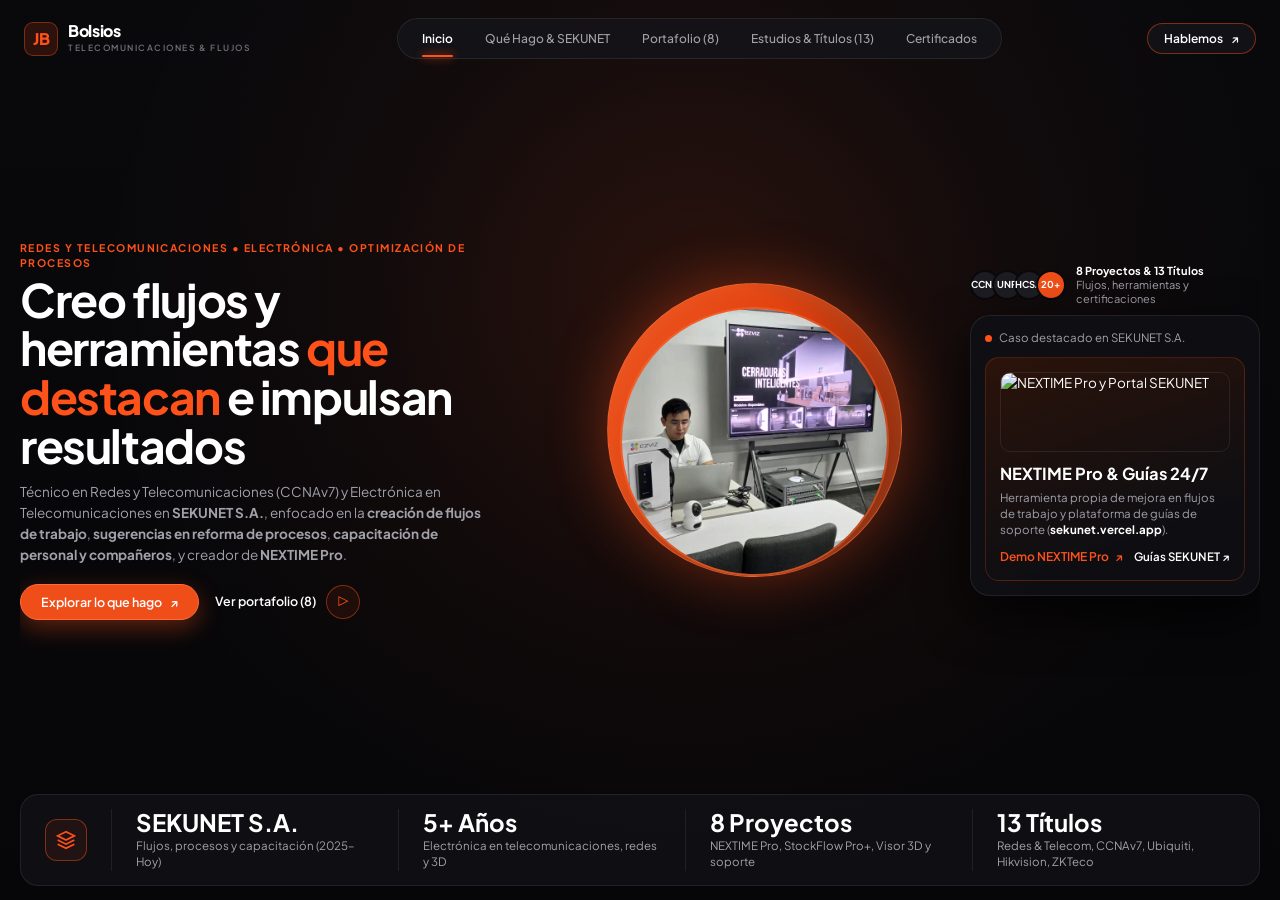
==== commit 3146358b: "Add files via upload" ====
--- a/index.html
+++ b/index.html
@@ -1,433 +1,595 @@
-<!DOCTYPE html>
+<!doctype html>
 <html lang="es">
 <head>
   <meta charset="utf-8" />
-  <meta name="viewport" content="width=device-width, initial-scale=1" />
-  <title>Josseph Steven Bolsios Cortés — CV & Portafolio Ejecutivo</title>
-  <link href="https://fonts.googleapis.com/css2?family=Barlow+Condensed:wght@400;600;700;800&family=Barlow:wght@300;400;500;600;700&display=swap" rel="stylesheet">
+  <meta name="viewport" content="width=device-width,initial-scale=1,maximum-scale=1,user-scalable=no" />
+  <title>Josseph Steven Bolsios Cortés — Redes, Telecomunicaciones, Flujos & Desarrollo</title>
+  <meta name="description" content="Portafolio y Curriculum Vitae de Josseph Steven Bolsios Cortés. Técnico en Redes y Telecomunicaciones (CCNAv7), Técnico Medio en Electrónica en Telecomunicaciones (COVAO), Creación de Flujos de Trabajo y Creador de NEXTIME Pro en SEKUNET S.A." />
+  <link rel="stylesheet" href="style.css">
   <link rel="stylesheet" href="theme-glassmorphism.css">
 </head>
 <body>
 
-  <!-- CAPAS DE FONDO CRISTALIZADO Y MALLA TECNOLÓGICA -->
-  <div class="bg-layer">
-    <div class="bg-overlay"></div>
-    <div class="bg-grid"></div>
+  <!-- SHELL FORMIX ZERO-SCROLL (100VH / 100DVH) -->
+  <div class="formix-shell">
+
+    <!-- ======================== 1. NAVBAR FORMIX ======================== -->
+    <header class="formix-navbar">
+      <a href="#inicio" class="formix-brand" onclick="switchCockpitView(0); return false;">
+        <div class="formix-logo-mark">JB</div>
+        <div>
+          <div class="formix-brand-text">Bolsios</div>
+          <div class="formix-brand-sub">TELECOMUNICACIONES &amp; FLUJOS</div>
+        </div>
+      </a>
+
+      <!-- Píldora Central de Navegación con Subrayado Naranja Activo -->
+      <nav class="formix-nav-pill" role="tablist" aria-label="Secciones del Curriculum">
+        <button type="button" class="formix-nav-link active" onclick="switchCockpitView(0)">
+          Inicio
+        </button>
+        <button type="button" class="formix-nav-link" onclick="switchCockpitView(1)">
+          Qué Hago &amp; SEKUNET
+        </button>
+        <button type="button" class="formix-nav-link" onclick="switchCockpitView(2)">
+          Portafolio (8)
+        </button>
+        <button type="button" class="formix-nav-link" onclick="switchCockpitView(3)">
+          Estudios &amp; Títulos (13)
+        </button>
+        <a href="Certificados.html" class="formix-nav-link">
+          Certificados
+        </a>
+      </nav>
+
+      <!-- Botón Derecho "Hablemos ↗" -->
+      <div style="display:flex; align-items:center; gap:8px;">
+        <button type="button" class="btn-formix-outline js-open-contact" id="openContactBtn" style="padding:7px 16px !important; font-size:12px !important;">
+          <span>Hablemos</span>
+          <span style="color:var(--orange-core);">↗</span>
+        </button>
+      </div>
+    </header>
+
+    <!-- SUB-PESTAÑAS TÁCTILES PARA CELULAR (100% COMPATIBLE MÓVIL SIN SCROLL CAÓTICO) -->
+    <div class="mobile-subtabs" id="mobileSubtabs">
+      <button type="button" class="mob-sub-btn active" onclick="switchMobCol(0)">1. Presentación</button>
+      <button type="button" class="mob-sub-btn" onclick="switchMobCol(1)">2. Caso NEXTIME</button>
+      <button type="button" class="mob-sub-btn" onclick="switchMobCol(2)">3. Métricas Clave</button>
+    </div>
+
+    <!-- ======================== 2. ESCENARIO PRINCIPAL ZERO-SCROLL ======================== -->
+    <main class="formix-stage">
+
+      <!-- =======================================================================
+           VISTA 01: HERO FORMIX + HALO SOLAR + FEATURED CASE + BARRA DE 4 MÉTRICAS
+           ======================================================================= -->
+      <section class="cockpit-view formix-home-layout active" id="view-0">
+
+        <div class="formix-hero-grid">
+
+          <!-- COLUMNA IZQUIERDA: TITULAR BICOLOR MONUMENTAL + BOTONES -->
+          <div class="mob-pane mob-active" id="mob-col-0">
+            <div>
+              <div class="formix-eyebrow" style="margin-bottom:8px;">
+                REDES Y TELECOMUNICACIONES • ELECTRÓNICA • OPTIMIZACIÓN DE PROCESOS
+              </div>
+
+              <h1 class="formix-hero-title">
+                Creo flujos y herramientas <span class="hl-orange">que destacan</span> e impulsan resultados
+              </h1>
+
+              <p class="formix-hero-desc">
+                Técnico en Redes y Telecomunicaciones (CCNAv7) y Electrónica en Telecomunicaciones en <strong>SEKUNET S.A.</strong>, enfocado en la <strong>creación de flujos de trabajo</strong>, <strong>sugerencias en reforma de procesos</strong>, <strong>capacitación de personal y compañeros</strong>, y creador de <strong>NEXTIME Pro</strong>.
+              </p>
+
+              <!-- Botones idénticos a "Start a project ↗" + "View our work ▷" -->
+              <div style="display:flex; align-items:center; gap:16px; flex-wrap:wrap;">
+                <button type="button" class="btn-formix-solid" onclick="switchCockpitView(1)">
+                  <span>Explorar lo que hago</span>
+                  <span>↗</span>
+                </button>
+
+                <div style="display:inline-flex; align-items:center; gap:10px; cursor:pointer;" onclick="switchCockpitView(2)">
+                  <span style="font-size:12.5px; font-weight:600; color:#ffffff;">Ver portafolio (8)</span>
+                  <span class="formix-circle-icon">&#9655;</span>
+                </div>
+              </div>
+            </div>
+          </div>
+
+          <!-- COLUMNA CENTRAL: RETRATO CON HALO DE ECLIPSE SOLAR NARANJA (IDÉNTICO A FORMIX) -->
+          <div class="formix-eclipse-stage mob-pane mob-active" id="mob-col-eclipse">
+            <div class="formix-solar-circle">
+              <img src="Media/Perfil.jpg" alt="Josseph Steven Bolsios Cortés" />
+            </div>
+          </div>
+
+          <!-- COLUMNA DERECHA: CLUSTER "18+ PROYECTOS" + TARJETA VERTICAL "• Caso destacado" -->
+          <div class="mob-pane" id="mob-col-1" style="display:flex; flex-direction:column; justify-content:center;">
+
+            <!-- Badge Superior -->
+            <div class="formix-trust-cluster">
+              <div class="formix-mini-avatars">
+                <span class="formix-mini-ava">CCNA</span>
+                <span class="formix-mini-ava">UNP</span>
+                <span class="formix-mini-ava">HCSA</span>
+                <span class="formix-mini-ava orange-pill">20+</span>
+              </div>
+              <div style="font-size:11px; line-height:1.25; color:var(--text-secondary);">
+                <strong style="color:#ffffff; display:block;">8 Proyectos &amp; 13 Títulos</strong>
+                Flujos, herramientas y certificaciones
+              </div>
+            </div>
+
+            <!-- Tarjeta Vertical "• Caso destacado: NEXTIME Pro & Guías SEKUNET" -->
+            <div class="formix-featured-card">
+              <div style="display:flex; align-items:center; gap:7px; font-size:11.5px; color:var(--text-secondary);">
+                <span style="width:7px; height:7px; border-radius:50%; background:var(--orange-core); display:inline-block;"></span>
+                <span>Caso destacado en SEKUNET S.A.</span>
+              </div>
+
+              <div class="formix-featured-inner">
+                <div style="height:80px; border-radius:10px; overflow:hidden; margin-bottom:10px; border:1px solid rgba(255,255,255,0.08);">
+                  <img src="Media/nextime_preview.png" alt="NEXTIME Pro y Portal SEKUNET" style="width:100%; height:100%; object-fit:cover; display:block;" />
+                </div>
+                <div style="font-size:16.5px; font-weight:700; color:#ffffff; margin-bottom:4px;">
+                  NEXTIME Pro &amp; Guías 24/7
+                </div>
+                <p style="font-size:11.5px; color:var(--text-secondary); line-height:1.4; margin-bottom:10px;">
+                  Herramienta propia de mejora en flujos de trabajo y plataforma de guías de soporte (<strong style="color:#fff;">sekunet.vercel.app</strong>).
+                </p>
+                <div style="display:flex; justify-content:space-between; align-items:center; gap:8px; flex-wrap:wrap;">
+                  <a href="nextime.html" class="formix-orange-link">
+                    <span>Demo NEXTIME Pro</span>
+                    <span>↗</span>
+                  </a>
+                  <a href="disenoia.html" style="font-size:11.5px; color:#ffffff; font-weight:600; text-decoration:none;">
+                    Guías SEKUNET ↗
+                  </a>
+                </div>
+              </div>
+            </div>
+
+          </div>
+
+        </div>
+
+        <!-- BARRA INFERIOR DE 4 ESTADÍSTICAS CON DIVISORES VERTICALES -->
+        <div class="formix-stats-bar mob-pane" id="mob-col-2">
+          <div class="formix-stat-icon-col" style="display:flex; align-items:center; justify-content:center;">
+            <div class="formix-circle-icon" style="width:42px !important; height:42px !important; border-radius:12px !important;">
+              <svg width="20" height="20" viewBox="0 0 24 24" fill="none" stroke="currentColor" stroke-width="2">
+                <polygon points="12 2 2 7 12 12 22 7 12 2"/>
+                <polyline points="2 17 12 22 22 17"/>
+                <polyline points="2 12 12 17 22 12"/>
+              </svg>
+            </div>
+          </div>
+
+          <div class="formix-stat-item" style="cursor:pointer;" onclick="switchCockpitView(1)">
+            <div class="formix-stat-num">SEKUNET S.A.</div>
+            <div class="formix-stat-label">Flujos, procesos y capacitación (2025–Hoy)</div>
+          </div>
+
+          <div class="formix-stat-item" style="cursor:pointer;" onclick="switchCockpitView(1)">
+            <div class="formix-stat-num">5+ Años</div>
+            <div class="formix-stat-label">Electrónica en telecomunicaciones, redes y 3D</div>
+          </div>
+
+          <div class="formix-stat-item" style="cursor:pointer;" onclick="switchCockpitView(2)">
+            <div class="formix-stat-num">8 Proyectos</div>
+            <div class="formix-stat-label">NEXTIME Pro, StockFlow Pro+, Visor 3D y soporte</div>
+          </div>
+
+          <div class="formix-stat-item" style="cursor:pointer;" onclick="switchCockpitView(3)">
+            <div class="formix-stat-num">13 Títulos</div>
+            <div class="formix-stat-label">Redes &amp; Telecom, CCNAv7, Ubiquiti, Hikvision, ZKTeco</div>
+          </div>
+        </div>
+
+      </section>
+
+      <!-- =======================================================================
+           VISTA 02: "WHAT WE DO" — CUADRÍCULA 3X2 (01–05 + TARJETA NARANJA SÓLIDA #6)
+           ======================================================================= -->
+      <section class="cockpit-view formix-services-layout" id="view-1">
+
+        <!-- Cabecera Bicolor -->
+        <div class="formix-section-header">
+          <div>
+            <div class="formix-eyebrow">LO QUE HAGO &amp; MI IMPACTO EN SEKUNET S.A.</div>
+            <h2 class="formix-section-title">
+              Creo flujos de trabajo <span>que optimizan procesos</span> y dejan un impacto real
+            </h2>
+          </div>
+
+          <div style="max-width:390px;">
+            <p style="font-size:12px; color:var(--text-secondary); line-height:1.45; margin-bottom:4px;">
+              Desde la organización operativa y capacitación de personal hasta el desarrollo de aplicaciones propias como <strong>NEXTIME Pro</strong>.
+            </p>
+            <a href="https://sekunet.vercel.app/" target="_blank" rel="noopener" class="formix-orange-link">
+              <span>Visitar portal activo sekunet.vercel.app</span>
+              <span>↗</span>
+            </a>
+          </div>
+        </div>
+
+        <!-- Cuadrícula 3x2 Exacta de Formix (Tarjetas 01 a 05 + Tarjeta #6 Naranja Sólida) -->
+        <div class="formix-3x2-grid">
+
+          <!-- 01 -->
+          <article class="formix-service-card">
+            <div>
+              <div class="formix-num">01</div>
+              <h3 class="formix-card-title">Creación de Flujos de Trabajo</h3>
+              <p class="formix-card-desc">
+                Estructuración paso a paso de flujos operativos en <strong>SEKUNET S.A.</strong>, coordinación entre departamentos y continuidad mediante el sistema de tickets embebido en <strong>NEXTIME Pro</strong>.
+              </p>
+            </div>
+            <a href="garantias.html" class="formix-orange-link">
+              <span>Ver flujo aplicado</span>
+              <span>↗</span>
+            </a>
+          </article>
+
+          <!-- 02 -->
+          <article class="formix-service-card">
+            <div>
+              <div class="formix-num">02</div>
+              <h3 class="formix-card-title">Reforma de Procesos</h3>
+              <p class="formix-card-desc">
+                Superación de <strong>3 reformas de plataforma</strong> para unificar la información (primeros 15 días críticos por etapa), recuperando procesos para los compañeros y sorteando permisos en producción.
+              </p>
+            </div>
+            <a href="garantias.html" class="formix-orange-link">
+              <span>Ver las 3 reformas</span>
+              <span>↗</span>
+            </a>
+          </article>
+
+          <!-- 03 -->
+          <article class="formix-service-card">
+            <div>
+              <div class="formix-num">03</div>
+              <h3 class="formix-card-title">Capacitación de Personal</h3>
+              <p class="formix-card-desc">
+                Entrenamiento directo a compañeros de trabajo, nuevo personal e integradores en tecnologías Hikvision, ZKTeco, redes Ubiquiti y protocolos internos.
+              </p>
+            </div>
+            <a href="capacitaciones.html" class="formix-orange-link">
+              <span>Ver capacitaciones</span>
+              <span>↗</span>
+            </a>
+          </article>
+
+          <!-- 04: DOS BOTONES (PLATAFORMA DE GUÍAS SEKUNET + DEMO NEXTIME PRO) -->
+          <article class="formix-service-card">
+            <div>
+              <div class="formix-num">04</div>
+              <h3 class="formix-card-title">Creador: App NEXTIME Pro</h3>
+              <p class="formix-card-desc">
+                Creador de <strong>NEXTIME Pro</strong> (con registro de actividades y <strong>sistema de tickets embebido</strong> para contingencia ante caídas de la plataforma principal) y del portal de guías 24/7.
+              </p>
+            </div>
+            <div style="display:flex; align-items:center; gap:14px; flex-wrap:wrap; position:relative; z-index:2;">
+              <a href="disenoia.html" class="formix-orange-link">
+                <span>Plataforma Guías SEKUNET</span>
+                <span>↗</span>
+              </a>
+              <a href="nextime.html" class="btn-formix-solid" style="padding:5px 13px !important; font-size:11.5px !important;">
+                <span>Demo NEXTIME Pro</span>
+                <span>↗</span>
+              </a>
+            </div>
+          </article>
+
+          <!-- 05: STOCKFLOW PRO+ CON FORMULARIOS Y DATASHEET EXCEL DE GOOGLE -->
+          <article class="formix-service-card">
+            <div>
+              <div class="formix-num">05</div>
+              <h3 class="formix-card-title">Electrónica, Hardware &amp; 3D</h3>
+              <p class="formix-card-desc">
+                5 años de experiencia en diagnóstico electrónico y reparación (estación de soldadura con cautín/pistola de calor, fuente DC, multímetro, amperímetro, tester Ethernet y bancos de prueba improvisados), creador de <strong>StockFlow Pro+</strong> y modelado 3D.
+              </p>
+            </div>
+            <a href="sttockflow.html" class="formix-orange-link">
+              <span>Ver StockFlow Pro+</span>
+              <span>↗</span>
+            </a>
+          </article>
+
+          <!-- 06: TARJETA NARANJA SÓLIDA CON COMILLAS Y TRAMA DE PUNTOS -->
+          <article class="formix-quote-card">
+            <div class="formix-quote-mark">&ldquo;</div>
+            <div class="formix-quote-text">
+              Los grandes sistemas no son casualidad: se construyen con flujos claros, equipo capacitado y herramientas con propósito.
+            </div>
+            <div style="display:flex; justify-content:space-between; align-items:center; font-size:11.5px; color:rgba(255,255,255,0.9); font-weight:600;">
+              <span>Josseph Steven Bolsios</span>
+              <a href="Media/Josseph_Bolsios_CV_ATS.pdf" download="Josseph_Steven_Bolsios_Cortes_CV_ATS.pdf" onclick="if(window.downloadATSCV) downloadATSCV(event);" style="color:#ffffff; text-decoration:underline;">Descargar CV (PDF ATS) ↗</a>
+            </div>
+          </article>
+
+        </div>
+
+      </section>
+
+      <!-- =======================================================================
+           VISTA 03: "CASE STUDIES" — PORTAFOLIO DE 8 PROYECTOS + LOGOS DE MARCAS
+           ======================================================================= -->
+      <section class="cockpit-view" id="view-2" style="grid-template-rows: auto 1fr auto; gap:10px;">
+
+        <div class="formix-section-header">
+          <div>
+            <div class="formix-eyebrow">CASOS DE ESTUDIO &amp; DESARROLLOS</div>
+            <h2 class="formix-section-title">
+              Trabajo técnico <span>que habla por sí mismo</span>
+            </h2>
+          </div>
+          <div style="display:flex; align-items:center; gap:8px;">
+            <a href="nextime.html" class="formix-orange-link" style="margin-right:8px;">
+              <span>Probar Demo NEXTIME Pro</span>
+              <span>↗</span>
+            </a>
+            <a href="https://sekunet.vercel.app/" target="_blank" rel="noopener" class="formix-orange-link" style="margin-right:8px;">
+              <span>sekunet.vercel.app</span>
+              <span>↗</span>
+            </a>
+            <button type="button" class="formix-circle-icon" onclick="switchCockpitView(1)" title="Anterior">&larr;</button>
+            <button type="button" class="formix-circle-icon" onclick="switchCockpitView(3)" title="Siguiente">&rarr;</button>
+          </div>
+        </div>
+
+        <!-- 8 Tarjetas con Miniaturas Reales de Media/ y Botón Circular Naranja '↗' -->
+        <div class="portfolio-grid" style="align-content:stretch;">
+          <article class="portfolio-item">
+            <div class="portfolio-thumb"><img src="Media/nextime_preview.png" alt="NEXTIME Pro y Portal Web SEKUNET"></div>
+            <div class="portfolio-info">
+              <div>
+                <div class="portfolio-title"><a href="disenoia.html">NEXTIME Pro &amp; Guías Web</a></div>
+                <p class="portfolio-desc">Herramienta de Flujos • <a href="nextime.html" style="color:var(--orange-core); font-weight:700; text-decoration:none;">Abrir Demo ↗</a></p>
+              </div>
+              <a href="disenoia.html" class="formix-circle-icon">↗</a>
+            </div>
+          </article>
+
+          <article class="portfolio-item">
+            <div class="portfolio-thumb"><img src="Media/sttockflow.jpeg" alt="StockFlow Pro+"></div>
+            <div class="portfolio-info">
+              <div>
+                <div class="portfolio-title"><a href="sttockflow.html">StockFlow Pro+</a></div>
+                <p class="portfolio-desc">Formularios &amp; Datasheet Excel de Google</p>
+              </div>
+              <a href="sttockflow.html" class="formix-circle-icon">↗</a>
+            </div>
+          </article>
+
+          <article class="portfolio-item">
+            <div class="portfolio-thumb"><img src="Media/capa.jpg" alt="Capacitación de Personal"></div>
+            <div class="portfolio-info">
+              <div>
+                <div class="portfolio-title"><a href="capacitaciones.html">Capacitaciones</a></div>
+                <p class="portfolio-desc">Formación de Personal &amp; Clientes</p>
+              </div>
+              <a href="capacitaciones.html" class="formix-circle-icon">↗</a>
+            </div>
+          </article>
+
+          <article class="portfolio-item">
+            <div class="portfolio-thumb"><img src="Media/reforma_procesos.png" alt="Reforma de Procesos y Flujos en 3 Etapas"></div>
+            <div class="portfolio-info">
+              <div>
+                <div class="portfolio-title"><a href="garantias.html">Reforma de Procesos &amp; Flujos</a></div>
+                <p class="portfolio-desc">3 Etapas de Plataforma &amp; Tickets NEXTIME</p>
+              </div>
+              <a href="garantias.html" class="formix-circle-icon">↗</a>
+            </div>
+          </article>
+
+          <article class="portfolio-item">
+            <div class="portfolio-thumb"><img src="Media/anydesk.jpg" alt="Soporte Remoto"></div>
+            <div class="portfolio-info">
+              <div>
+                <div class="portfolio-title"><a href="remoto.html">Soporte Remoto N2/N3</a></div>
+                <p class="portfolio-desc">Redes VLAN, Ubiquiti &amp; VMS</p>
+              </div>
+              <a href="remoto.html" class="formix-circle-icon">↗</a>
+            </div>
+          </article>
+
+          <article class="portfolio-item">
+            <div class="portfolio-thumb"><img src="Media/impresion.gif" alt="Visor 3D interactivo"></div>
+            <div class="portfolio-info">
+              <div>
+                <div class="portfolio-title"><a href="3d.html">Visor 3D CAD (.GLB)</a></div>
+                <p class="portfolio-desc">Modelado &amp; Impresión 3D</p>
+              </div>
+              <a href="3d.html" class="formix-circle-icon">↗</a>
+            </div>
+          </article>
+
+          <article class="portfolio-item">
+            <div class="portfolio-thumb"><img src="Media/hardware_diagnostico.png" alt="Revisión de Placas, CCTV, Control de Acceso y Hardware PC"></div>
+            <div class="portfolio-info">
+              <div>
+                <div class="portfolio-title"><a href="mantenimiento.html">Hardware &amp; Diagnóstico</a></div>
+                <p class="portfolio-desc">Placas PCB, CCTV, Acceso &amp; Hardware PC</p>
+              </div>
+              <a href="mantenimiento.html" class="formix-circle-icon">↗</a>
+            </div>
+          </article>
+
+          <article class="portfolio-item">
+            <div class="portfolio-thumb"><img src="Media/BLEND.png" alt="Renders Técnicos"></div>
+            <div class="portfolio-info">
+              <div>
+                <div class="portfolio-title"><a href="render.html">Renderizado 3D</a></div>
+                <p class="portfolio-desc">Visualización de Prototipos</p>
+              </div>
+              <a href="render.html" class="formix-circle-icon">↗</a>
+            </div>
+          </article>
+        </div>
+
+        <!-- Franja Inferior estilo "TRUSTED BY LEADING BRANDS WORLDWIDE" -->
+        <div class="formix-brands-strip">
+          <span style="font-size:10px; font-weight:700; letter-spacing:0.12em; color:var(--orange-core); text-transform:uppercase;">
+            TECNOLOGÍAS &amp; CERTIFICACIONES
+          </span>
+          <span class="formix-brand-logo">SEKUNET S.A.</span>
+          <span class="formix-brand-logo">NEXTIME PRO</span>
+          <span class="formix-brand-logo">CISCO CCNAv7</span>
+          <span class="formix-brand-logo">UBIQUITI UNP</span>
+          <span class="formix-brand-logo">HIKVISION HCSA</span>
+          <span class="formix-brand-logo">ZKTECO</span>
+        </div>
+
+      </section>
+
+      <!-- =======================================================================
+           VISTA 04: ESTUDIOS, 10 CERTIFICACIONES OFICIALES & CTA FORMIX
+           ======================================================================= -->
+      <section class="cockpit-view view-edu-grid" id="view-3">
+        <div class="card" style="padding:20px 24px; display:flex; flex-direction:column; justify-content:space-between; height:100%;">
+          <div>
+            <div class="formix-eyebrow">ACREDITACIÓN ACADÉMICA Y TRAYECTORIA</div>
+            <h2 style="font-size:21px; font-weight:700; color:#ffffff; margin:4px 0 12px;">
+              Formación Universitaria y <span style="color:var(--orange-core);">13 Títulos &amp; Certificaciones Oficiales</span>
+            </h2>
+
+            <div class="list-item">
+              <h4>Certificaciones de Fabricante: UNP Ubiquiti, Hikvision (HCSA-CCTV &amp; HCSA-VMS) &amp; ZKTeco</h4>
+              <span class="institution">SEKUNET / FABRICANTES GLOBALES • 2025</span>
+              <p>Acreditación oficial en arquitectura inalámbrica Ubiquiti, seguridad electrónica y gestión de video Hikvision (HCSA-CCTV &amp; Intercom, HCSA-VMS) y sistemas biométricos ZKTeco.</p>
+            </div>
+
+            <div class="list-item">
+              <h4>Técnico en Redes y Telecomunicaciones &amp; Cisco CCNAv7: SRWE</h4>
+              <span class="institution">UNIVERSIDAD JUAN PABLO II • 2024</span>
+              <p>Formación técnica universitaria en redes y telecomunicaciones cursada en paralelo con la certificación Cisco CCNAv7 (Switching, Routing, and Wireless Essentials).</p>
+            </div>
+
+            <div class="list-item">
+              <h4>Técnico en el Nivel Medio en Electrónica en Telecomunicaciones (Título N° 3691 + Mejor Promedio)</h4>
+              <span class="institution">COLEGIO VOCACIONAL DE ARTES Y OFICIOS (COVAO NOCTURNO) • 12 DIC 2024</span>
+              <p>Título oficial del MEP / COVAO (Tomo 3, Folio 71, N° 3691) acompañado del reconocimiento oficial al Mejor Promedio de la Especialidad.</p>
+            </div>
+
+            <div class="list-item">
+              <h4>Técnico de Soporte TI (Respaldado bajo Título de Redes y Telecomunicaciones)</h4>
+              <span class="institution">UNIVERSIDAD JUAN PABLO II / HR SOLUCIONES (2021) / 5 AÑOS FREELANCE</span>
+              <p>Soporte técnico TI respaldado bajo el mismo título de Redes y Telecomunicaciones llevado en la Universidad Juan Pablo II.</p>
+            </div>
+          </div>
+
+          <div style="display:flex; gap:10px;">
+            <a href="Certificados.html" class="btn-formix-solid">
+              <span>Abrir Galería de 13 Certificados</span>
+              <span>↗</span>
+            </a>
+            <a href="Media/Josseph_Bolsios_CV_ATS.pdf" download="Josseph_Steven_Bolsios_Cortes_CV_ATS.pdf" onclick="if(window.downloadATSCV) downloadATSCV(event);" class="btn-formix-outline">
+              <span>Descargar CV (ATS PDF)</span>
+              <span>↓</span>
+            </a>
+          </div>
+        </div>
+
+        <!-- Columna Derecha: Video Ilustrativo de Especialidades + Bloque Final CTA Formix -->
+        <div style="display:flex; flex-direction:column; gap:12px; height:100%; min-height:0;">
+          <div class="card" style="padding:12px 14px; flex:1; display:flex; flex-direction:column; gap:8px; min-height:0;">
+            <div style="position:relative; flex:1; min-height:0; border-radius:12px; overflow:hidden; border:1px solid rgba(255,81,26,0.42); background:#0b0b0f;">
+              <video
+                id="eduShowcaseVideo"
+                src="Media/resumen_ilustrativo.mp4"
+                autoplay
+                loop
+                muted
+                playsinline
+                preload="auto"
+                style="width:100%; height:100%; object-fit:cover; object-position:center; display:block;"
+              ></video>
+            </div>
+
+            <!-- Selector Interactivo de Capítulos del Video (01–06) -->
+            <div class="edu-video-chapters" style="display:grid; grid-template-columns:repeat(6, 1fr); gap:5px;">
+              <button type="button" class="edu-chap-btn active" onclick="seekEduVideo(0)" style="background:rgba(255,81,26,0.16); border:1px solid var(--orange-core); color:#fff; border-radius:7px; padding:5px 2px; font-size:10.5px; font-weight:700; cursor:pointer; transition:all 0.2s;">01 Flujos</button>
+              <button type="button" class="edu-chap-btn" onclick="seekEduVideo(1)" style="background:rgba(255,255,255,0.04); border:1px solid rgba(255,255,255,0.08); color:var(--text-secondary); border-radius:7px; padding:5px 2px; font-size:10.5px; font-weight:600; cursor:pointer; transition:all 0.2s;">02 NEXTIME</button>
+              <button type="button" class="edu-chap-btn" onclick="seekEduVideo(2)" style="background:rgba(255,255,255,0.04); border:1px solid rgba(255,255,255,0.08); color:var(--text-secondary); border-radius:7px; padding:5px 2px; font-size:10.5px; font-weight:600; cursor:pointer; transition:all 0.2s;">03 Redes</button>
+              <button type="button" class="edu-chap-btn" onclick="seekEduVideo(3)" style="background:rgba(255,255,255,0.04); border:1px solid rgba(255,255,255,0.08); color:var(--text-secondary); border-radius:7px; padding:5px 2px; font-size:10.5px; font-weight:600; cursor:pointer; transition:all 0.2s;">04 Capacit.</button>
+              <button type="button" class="edu-chap-btn" onclick="seekEduVideo(4)" style="background:rgba(255,255,255,0.04); border:1px solid rgba(255,255,255,0.08); color:var(--text-secondary); border-radius:7px; padding:5px 2px; font-size:10.5px; font-weight:600; cursor:pointer; transition:all 0.2s;">05 Electrón.</button>
+              <button type="button" class="edu-chap-btn" onclick="seekEduVideo(5)" style="background:rgba(255,255,255,0.04); border:1px solid rgba(255,255,255,0.08); color:var(--text-secondary); border-radius:7px; padding:5px 2px; font-size:10.5px; font-weight:600; cursor:pointer; transition:all 0.2s;">06 3D &amp; Stock</button>
+            </div>
+
+            <div style="display:flex; justify-content:space-between; align-items:center;">
+              <div>
+                <div style="font-size:12.5px; font-weight:700; color:#ffffff;">Resumen Ilustrativo: Lo Que Hago &amp; Impacto</div>
+                <div style="font-size:11px; color:var(--text-secondary);">Flujos RMA • NEXTIME Pro • Redes • Capacitación • Electrónica • 3D</div>
+              </div>
+              <span style="font-size:11px; color:var(--orange-core); font-weight:700;">● VIDEO HD</span>
+            </div>
+          </div>
+
+          <!-- Bloque Inferior estilo Footer Formix -->
+          <div class="card" style="padding:16px 20px; display:flex; align-items:center; justify-content:space-between; gap:12px;">
+            <div style="display:flex; align-items:center; gap:12px;">
+              <div class="formix-logo-mark" style="border-radius:50% !important; background:var(--orange-solid) !important; color:#fff !important;">JB</div>
+              <div>
+                <div style="font-size:14.5px; font-weight:700; color:#ffffff; line-height:1.2;">
+                  ¿Listo para impulsar tu equipo técnico?
+                </div>
+                <div style="font-size:11.5px; color:var(--text-secondary);">
+                  bolsios2007@gmail.com • +506 7158-4923 • Cartago, CR
+                </div>
+              </div>
+            </div>
+            <button type="button" class="btn-formix-solid js-open-contact" style="padding:8px 16px !important;">
+              <span>Hablemos</span>
+              <span>↗</span>
+            </button>
+          </div>
+        </div>
+      </section>
+
+    </main>
+
   </div>
 
-  <!-- NAVBAR CRISTALIZADA -->
-  <header class="navbar">
-    <div class="container nav-inner">
-      <a href="index.html" class="brand">
-        <div class="logo">JB</div>
-        <div>
-          <div class="brand-text-main">Josseph Bolsios Cortés</div>
-          <div class="brand-text-sub">Seguridad Electrónica • Procesos • Innovación TI</div>
-        </div>
-      </a>
-
-      <nav class="nav-links" aria-label="Navegación rápida">
-        <a href="index.html" class="active">Inicio</a>
-        <a href="#sekunet-impact">Impacto SEKUNET</a>
-        <a href="exp.html">Experiencia</a>
-        <a href="portfolio.html">Portafolio</a>
-        <a href="Certificados.html">Certificados</a>
-      </nav>
-
-      <div class="nav-status-pill">
-        <span class="status-dot"></span>
-        <span>Perfil Activo &amp; Evolucionando</span>
-      </div>
-    </div>
-  </header>
-
-  <!-- HERO EJECUTIVO DE ALTO IMPACTO -->
-  <section class="hero container" aria-labelledby="hero-title">
-    <div class="hero-bg-wrapper">
-      <div class="hero-content">
-        <div class="hero-grid">
-
-          <div class="hero-text">
-            <div class="hero-eyebrow">
-              <span>⚡</span>
-              <span>Ingeniería de Soporte • Reforma de Procesos • Creador de Herramientas</span>
-            </div>
-
-            <h1 id="hero-title">Josseph Steven Bolsios Cortés</h1>
-            <span class="hero-role-gradient">
-              Especialista en Seguridad Electrónica, Arquitectura de Flujos de Trabajo &amp; Desarrollo Asistido por IA
-            </span>
-
-            <p>
-              Profesional técnico enfocado en resultados tangibles: no solo diagnostico y resuelvo incidencias críticas en <strong>seguridad electrónica, redes e infraestructura TI</strong>, sino que analizo la operación desde adentro para <strong>crear flujos de trabajo, reformar procesos, capacitar equipos técnicos y desarrollar herramientas propias</strong> —como <strong>NEXTIME Pro</strong> y plataformas de autoasistencia 24/7— que eliminan cuellos de botella y multiplican la productividad.
-            </p>
-
-            <div class="hero-cta" role="toolbar" aria-label="Acciones rápidas para reclutadores">
-              <a href="https://drive.google.com/file/d/1uq_bCt8xgrJSIinNFeKNj0oTx0J7ud4M/view?usp=sharing" target="_blank" rel="noopener" class="btn btn-primary">
-                ⬇ Descargar CV (PDF)
-              </a>
-              <a href="portfolio.html" class="btn btn-ghost">
-                🚀 Explorar Portafolio (8 Casos)
-              </a>
-              <a href="Certificados.html" class="btn btn-ghost">
-                🏅 Ver 10 Certificaciones
-              </a>
-              <button class="btn btn-success" id="openContactBtn">
-                ✉ Contacto Directo
-              </button>
-            </div>
-          </div>
-
-          <!-- SNAPSHOT EJECUTIVO PARA RECLUTADORES -->
-          <div>
-            <div class="hero-card">
-              <div class="hero-profile-top">
-                <div class="hero-avatar">
-                  <img src="Media/Perfil.jpg" alt="Fotografía profesional de Josseph Bolsios Cortés">
-                </div>
-                <div>
-                  <div style="font-weight:800; font-size:19px; color:#fff; letter-spacing:0.3px;">Josseph Bolsios Cortés</div>
-                  <div style="color:var(--acc); font-size:13.5px; font-weight:600; margin-top:2px;">Técnico Especialista &amp; Optimizador de Procesos</div>
-                  <div style="color:var(--text-muted); font-size:12.5px; margin-top:2px;">📍 Oreamuno de Cartago, Costa Rica</div>
-                  <div style="margin-top:10px; display:flex; gap:6px; flex-wrap:wrap;">
-                    <span class="badge">HCSA Hikvision</span>
-                    <span class="badge">UNP Ubiquiti</span>
-                    <span class="badge">ZKTeco Pro</span>
-                    <span class="badge">Cisco CCNAv7</span>
-                  </div>
-                </div>
-              </div>
-
-              <div class="hero-kpi-grid">
-                <div class="hero-kpi-box">
-                  <div class="hero-kpi-num">+5 Años</div>
-                  <div class="hero-kpi-label">Trayectoria en Soporte TI, Electrónica &amp; Proyectos</div>
-                </div>
-                <div class="hero-kpi-box">
-                  <div class="hero-kpi-num">Liderazgo</div>
-                  <div class="hero-kpi-label">Creación de Flujos, Reforma de Procesos y Capacitación</div>
-                </div>
-                <div class="hero-kpi-box">
-                  <div class="hero-kpi-num">NEXTIME Pro</div>
-                  <div class="hero-kpi-label">Creador de Apps y Herramientas de Mejora Operativa</div>
-                </div>
-                <div class="hero-kpi-box">
-                  <div class="hero-kpi-num">360° Tech</div>
-                  <div class="hero-kpi-label">CCTV, Acceso, Redes, Impresión 3D &amp; Desarrollo IA</div>
-                </div>
-              </div>
-            </div>
-          </div>
-
-        </div>
-      </div>
-    </div>
-  </section>
-
-  <!-- DASHBOARD EJECUTIVO BENTO GRID -->
-  <main class="container">
-    <div class="bento-dashboard" aria-label="Panel Ejecutivo de Currículum">
-
-      <!-- BENTO 1 (8 COLUMNAS): IMPACTO EN SEKUNET S.A. Y NEXTIME PRO -->
-      <section class="bento-card bento-span-8 sekunet-spotlight" id="sekunet-impact" aria-labelledby="sekunet-title">
-        <div class="sekunet-header-row">
-          <div>
-            <span class="muted-small" style="margin-bottom:4px; color:var(--acc) !important; font-weight:700; text-transform:uppercase; letter-spacing:1px;">
-              ★ Experiencia Actual de Alto Impacto • 2025 – Presente
-            </span>
-            <h2 id="sekunet-title" style="font-family:'Barlow Condensed',sans-serif; font-size:28px; font-weight:800; text-transform:uppercase; letter-spacing:0.8px; margin:0;">
-              SEKUNET S.A. — Evolución en Organización, Procesos e Innovación
-            </h2>
-          </div>
-          <a href="exp.html" class="btn btn-ghost" style="padding:8px 16px !important; font-size:12px !important;">
-            Ver Historial Completo →
-          </a>
-        </div>
-
-        <p style="color:var(--text-secondary); font-size:14.5px; margin-bottom:20px; line-height:1.7;">
-          Más allá del diagnóstico electrónico de laboratorio y el soporte multimarca en seguridad electrónica, durante mi etapa más reciente he asumido <strong>responsabilidades estratégicas de organización y mejora continua</strong>, transformando la manera en que el departamento opera, documenta y atiende requerimientos:
-        </p>
-
-        <div class="sekunet-pillars-grid">
-          <div class="pillar-glass-card">
-            <div class="pillar-icon-title">
-              <span class="pillar-icon">🔄</span>
-              <span>Creación de Flujos de Trabajo</span>
-            </div>
-            <p>
-              Diseño y estructuración de flujos de trabajo claros y medibles para la recepción, diagnóstico técnico, escalamiento de soporte y control de garantías, logrando orden operativo y trazabilidad total.
-            </p>
-          </div>
-
-          <div class="pillar-glass-card">
-            <div class="pillar-icon-title">
-              <span class="pillar-icon">📈</span>
-              <span>Sugerencias y Reforma de Procesos</span>
-            </div>
-            <p>
-              Identificación proactiva de cuellos de botella en la operación diaria, formulando e implementando reformas en los procesos internos para reducir tiempos de respuesta y errores recurrentes.
-            </p>
-          </div>
-
-          <div class="pillar-glass-card">
-            <div class="pillar-icon-title">
-              <span class="pillar-icon">🎓</span>
-              <span>Capacitación de Personal y Compañeros</span>
-            </div>
-            <p>
-              Entrenamiento directo a compañeros de trabajo, nuevo personal e integradores externos en plataformas Hikvision, ZKTeco, Ubiquiti y MikroTik, nivelando hacia arriba las competencias del equipo.
-            </p>
-          </div>
-
-          <div class="pillar-glass-card">
-            <div class="pillar-icon-title">
-              <span class="pillar-icon">🛠️</span>
-              <span>Creador de Oportunidades y Herramientas</span>
-            </div>
-            <p>
-              Desarrollo de soluciones propias que nacen de necesidades reales detectadas en campo y taller, convirtiendo problemas cotidianos en herramientas digitales que agilizan el trabajo de todo el equipo.
-            </p>
-          </div>
-        </div>
-
-        <!-- BANNER DESTACADO NEXTIME PRO -->
-        <div class="nextime-banner">
-          <div>
-            <div class="nextime-badge">
-              <span>⚡ HERRAMIENTA INSIGNIA CREADA</span>
-            </div>
-            <h4 style="font-size:18px; font-weight:800; color:#ffffff; margin-bottom:6px;">
-              NEXTIME Pro — Aplicación de Mejora y Optimización en Flujos de Trabajo
-            </h4>
-            <p style="font-size:13.5px; color:var(--text-secondary); margin:0; line-height:1.6;">
-              Ejemplo real de iniciativa e innovación aplicada: desarrollo de la aplicación <strong>NEXTIME Pro</strong> para sistematizar la gestión del tiempo, seguimiento de tareas y eficiencia en los flujos de trabajo técnicos, sumada al despliegue del ecosistema web de autoasistencia 24/7 (<a href="https://sekunet.vercel.app/" target="_blank" rel="noopener" style="color:var(--acc); font-weight:700;">sekunet.vercel.app</a>).
-            </p>
-          </div>
-          <div style="display:flex; flex-direction:column; gap:8px; flex-shrink:0;">
-            <a href="disenoia.html" class="btn btn-primary" style="white-space:nowrap;">
-              Explorar Ecosistema Web
-            </a>
-          </div>
-        </div>
-      </section>
-
-      <!-- BENTO 2 (4 COLUMNAS): COMPETENCIAS Y PERFIL INTEGRAL -->
-      <aside class="bento-card bento-span-4" id="info" aria-labelledby="otras-title" style="display:flex; flex-direction:column; justify-content:space-between; gap:18px;">
-        <div>
-          <h3 id="otras-title">
-            <span>Arsenal &amp; Competencias</span>
-            <span style="font-size:12px; color:var(--text-muted); font-weight:600;">360°</span>
-          </h3>
-
-          <div style="margin-bottom:16px;">
-            <div class="muted-small" style="font-weight:700; color:#e2e8f0 !important; text-transform:uppercase; letter-spacing:0.6px;">
-              Organización, Procesos y Liderazgo
-            </div>
-            <div class="chips">
-              <div class="chip">Creación de Flujos de Trabajo</div>
-              <div class="chip">Reforma de Procesos</div>
-              <div class="chip">Capacitación de Personal</div>
-              <div class="chip">Liderazgo de Equipos</div>
-              <div class="chip">Planificación Operativa</div>
-            </div>
-          </div>
-
-          <div style="margin-bottom:16px;">
-            <div class="muted-small" style="font-weight:700; color:#e2e8f0 !important; text-transform:uppercase; letter-spacing:0.6px;">
-              Seguridad Electrónica y Redes
-            </div>
-            <div class="chips">
-              <div class="chip">Hikvision CCTV &amp; Intercom</div>
-              <div class="chip">ZKTeco Acceso &amp; Asistencia</div>
-              <div class="chip">Ubiquiti UniFi (UNP)</div>
-              <div class="chip">MikroTik Routing</div>
-              <div class="chip">Cisco CCNAv7</div>
-              <div class="chip">Integración Wiegand / RS485</div>
-            </div>
-          </div>
-
-          <div style="margin-bottom:16px;">
-            <div class="muted-small" style="font-weight:700; color:#e2e8f0 !important; text-transform:uppercase; letter-spacing:0.6px;">
-              Desarrollo de Herramientas &amp; 3D
-            </div>
-            <div class="chips">
-              <div class="chip">Creador NEXTIME Pro</div>
-              <div class="chip">Desarrollo Web con IA</div>
-              <div class="chip">Apps Android (StockFlow Pro+)</div>
-              <div class="chip">Diseño &amp; Impresión 3D (FDM)</div>
-              <div class="chip">Renderizado Blender</div>
-            </div>
-          </div>
-
-          <div>
-            <div class="muted-small" style="font-weight:700; color:#e2e8f0 !important; text-transform:uppercase; letter-spacing:0.6px;">
-              Idiomas &amp; Filosofía
-            </div>
-            <div class="chips">
-              <div class="chip">Español — Nativo</div>
-              <div class="chip">Inglés — Intermedio</div>
-            </div>
-            <p class="muted" style="margin-top:12px; font-size:13px !important; font-style:italic; border-left:2px solid var(--acc); padding-left:10px;">
-              "El primer paso del éxito es una correcta estructuración de los procesos para implementar las mejores soluciones."
-            </p>
-          </div>
-        </div>
-
-        <div style="padding-top:12px; border-top:1px solid rgba(255,255,255,0.08);">
-          <a href="https://drive.google.com/file/d/1uq_bCt8xgrJSIinNFeKNj0oTx0J7ud4M/view?usp=sharing" target="_blank" rel="noopener" style="text-decoration:none;">
-            <button class="btn btn-primary" style="width:100%;">⬇ Descargar Currículum en PDF</button>
-          </a>
-        </div>
-      </aside>
-
-      <!-- BENTO 3 (7 COLUMNAS): PROYECTOS Y HERRAMIENTAS ESTRELLA (VISTA RÁPIDA) -->
-      <section class="bento-card bento-span-7" aria-labelledby="featured-projects-title">
-        <div style="display:flex; align-items:center; justify-content:space-between; border-bottom:1px solid rgba(255,255,255,0.08); padding-bottom:12px; margin-bottom:16px;">
-          <h3 id="featured-projects-title" style="border:none !important; padding:0 !important; margin:0 !important;">
-            Herramientas y Casos de Éxito Destacados
-          </h3>
-          <a href="portfolio.html" style="color:var(--acc); font-size:13px; font-weight:700; text-decoration:none;">
-            Ver los 8 proyectos →
-          </a>
-        </div>
-        <div class="muted-small" style="margin-bottom:14px;">
-          Haz clic en cualquier proyecto para abrir su demostración interactiva sin salir de esta página
-        </div>
-
-        <div class="portfolio-grid" style="grid-template-columns: repeat(auto-fill, minmax(230px, 1fr)) !important; margin-top:10px !important; gap:16px !important;">
-          <div class="portfolio-item">
-            <div class="portfolio-thumb">
-              <img src="Media/cv.png" alt="Portal SEKUNET y Herramientas de Flujo con IA">
-            </div>
-            <div class="portfolio-info">
-              <div>
-                <span class="badge" style="margin-bottom:8px; display:inline-block;">Workflows &amp; Web IA</span>
-                <div class="portfolio-title"><a href="disenoia.html">Ecosistema Web 24/7 &amp; Flujos</a></div>
-                <div class="portfolio-desc">Plataforma interactiva de autoasistencia técnica y optimización operativa en SEKUNET.</div>
-              </div>
-            </div>
-          </div>
-
-          <div class="portfolio-item">
-            <div class="portfolio-thumb">
-              <img src="Media/sttockflow.jpeg" alt="Aplicación StockFlow Pro +">
-            </div>
-            <div class="portfolio-info">
-              <div>
-                <span class="badge" style="margin-bottom:8px; display:inline-block;">App Móvil &amp; Cloud</span>
-                <div class="portfolio-title"><a href="sttockflow.html">Proyecto StockFlow Pro +</a></div>
-                <div class="portfolio-desc">App Android ultraligera (&lt;10MB) para auditoría e inventario en tiempo real.</div>
-              </div>
-            </div>
-          </div>
-
-          <div class="portfolio-item">
-            <div class="portfolio-thumb">
-              <img src="Media/capa.jpg" alt="Capacitación Técnica de Personal">
-            </div>
-            <div class="portfolio-info">
-              <div>
-                <span class="badge" style="margin-bottom:8px; display:inline-block;">Liderazgo &amp; Formación</span>
-                <div class="portfolio-title"><a href="capacitaciones.html">Capacitación de Personal</a></div>
-                <div class="portfolio-desc">Entrenamiento técnico en Hikvision, ZKTeco, MikroTik e integración multimarca.</div>
-              </div>
-            </div>
-          </div>
-
-          <div class="portfolio-item">
-            <div class="portfolio-thumb">
-              <img src="Media/tank.jpg" alt="Ingeniería e Impresión 3D">
-            </div>
-            <div class="portfolio-info">
-              <div>
-                <span class="badge" style="margin-bottom:8px; display:inline-block;">Visor 3D Interactivo</span>
-                <div class="portfolio-title"><a href="3d.html">Prototipado e Impresión 3D</a></div>
-                <div class="portfolio-desc">Diseño de piezas funcionales y herramientas a medida con Anycubic Kobra 2 NEO.</div>
-              </div>
-            </div>
-          </div>
-        </div>
-      </section>
-
-      <!-- BENTO 4 (5 COLUMNAS): ESTUDIOS Y CERTIFICACIONES -->
-      <section class="bento-card bento-span-5" id="estudios" aria-labelledby="estudios-title">
-        <div style="display:flex; align-items:center; justify-content:space-between; border-bottom:1px solid rgba(255,255,255,0.08); padding-bottom:12px; margin-bottom:16px;">
-          <h3 id="estudios-title" style="border:none !important; padding:0 !important; margin:0 !important;">
-            Estudios y Acreditaciones
-          </h3>
-          <a href="Certificados.html" style="color:var(--acc); font-size:13px; font-weight:700; text-decoration:none;">
-            Galería Visual →
-          </a>
-        </div>
-
-        <div>
-          <div class="list-item">
-            <h4>Certificado: UNP (UniFi Network Professional)</h4>
-            <div class="institution">SEKUNET S.A. / Ubiquiti Academy • 2025</div>
-            <small>Administración avanzada de UniFi Site Manager e infraestructura inalámbrica y ruteo Ubiquiti.</small>
-          </div>
-
-          <div class="list-item">
-            <h4>Certificado: HCSA Hikvision</h4>
-            <div class="institution">SEKUNET S.A. / Hikvision • 2025</div>
-            <small>Especialista certificado en sistemas de seguridad CCTV e Intercomunicación IP Hikvision.</small>
-          </div>
-
-          <div class="list-item">
-            <h4>Certificado ZKTeco: Acceso, Tiempo y Asistencia</h4>
-            <div class="institution">SEKUNET S.A. / ZKTeco • 2025</div>
-            <small>Implementación integral de control de acceso biométrico, vehicular y gestión de asistencia.</small>
-          </div>
-
-          <div class="list-item">
-            <h4>Técnico en Electrónica en Telecomunicaciones</h4>
-            <div class="institution">COVAO Nocturno • 2022 - 2024</div>
-            <small>Fundamentos de electrónica aplicada y despliegue en sistemas de telecomunicaciones.</small>
-          </div>
-
-          <div class="list-item">
-            <h4>Técnico en Redes y Telecomunicaciones</h4>
-            <div class="institution">Universidad Juan Pablo II • 2019 - 2020</div>
-            <small>• Cisco CCNAv7 (2020) • Telecomunicaciones Empresariales • Ciberseguridad • IoT &amp; IT.</small>
-          </div>
-        </div>
-      </section>
-
-    </div>
-  </main>
-
-  <!-- MODAL DE CONTACTO DIRECTO -->
+  <!-- ======================== MODAL DE CONTACTO FORMIX ======================== -->
   <div class="modal-overlay" id="contactModal">
     <div class="modal-card">
-      <button class="modal-close" id="closeContactBtn">&times;</button>
-      <h3>Contacto Directo</h3>
-      <div class="muted-small" style="margin-bottom: 16px;">Canales inmediatos de comunicación para reclutadores y proyectos</div>
-      <div>
-        <div class="contact-row">
-          <span class="muted-small" style="margin-bottom:0">Correo Electrónico</span>
-          <a href="mailto:bolsios2007@gmail.com" class="value" style="text-decoration:none; color:#fff;">bolsios2007@gmail.com</a>
-        </div>
-        <div class="contact-row">
-          <span class="muted-small" style="margin-bottom:0">Teléfono / WhatsApp</span>
-          <a href="https://wa.me/50671584923" target="_blank" rel="noopener" class="value" style="text-decoration:none; color:var(--acc);">+506 7158-4923</a>
-        </div>
-        <div class="contact-row">
-          <span class="muted-small" style="margin-bottom:0">Ubicación</span>
-          <span class="value">Oreamuno de Cartago, C.R.</span>
-        </div>
+      <button class="modal-close" id="closeContactBtn" aria-label="Cerrar">&times;</button>
+      <div class="formix-eyebrow" style="margin-bottom:4px;">CANAL DIRECTO</div>
+      <h3 style="font-size:20px; font-weight:800; color:#ffffff; margin-bottom:6px;">Contacto Profesional</h3>
+      <p style="font-size:12.5px; color:var(--text-secondary); margin-bottom:16px;">
+        Disponible para entrevistas técnicas, liderazgo de soporte, redes, telecomunicaciones y optimización de flujos.
+      </p>
+
+      <div class="contact-row">
+        <span style="font-size:11.5px; color:var(--text-secondary);">Teléfono / WhatsApp</span>
+        <a href="https://wa.me/50671584923" target="_blank" rel="noopener" style="color:#ffffff; font-weight:700; text-decoration:none;">+506 7158-4923 ↗</a>
+      </div>
+      <div class="contact-row">
+        <span style="font-size:11.5px; color:var(--text-secondary);">Correo Electrónico</span>
+        <a href="mailto:bolsios2007@gmail.com" style="color:var(--orange-core); font-weight:600; text-decoration:none;">bolsios2007@gmail.com</a>
+      </div>
+      <div class="contact-row">
+        <span style="font-size:11.5px; color:var(--text-secondary);">Ubicación</span>
+        <span style="color:#ffffff; font-size:12px;">Oreamuno de Cartago, Costa Rica</span>
+      </div>
+      <div class="contact-row" style="border-bottom:none !important;">
+        <span style="font-size:11.5px; color:var(--text-secondary);">Proyecto en Producción</span>
+        <a href="https://sekunet.vercel.app/" target="_blank" rel="noopener" style="color:var(--orange-core); font-weight:700; text-decoration:none;">sekunet.vercel.app ↗</a>
+      </div>
+
+      <div style="margin-top:18px; display:flex; gap:8px;">
+        <a href="https://wa.me/50671584923" target="_blank" rel="noopener" class="btn-formix-solid" style="flex:1;">WhatsApp Directo ↗</a>
+        <a href="Media/Josseph_Bolsios_CV_ATS.pdf" download="Josseph_Steven_Bolsios_Cortes_CV_ATS.pdf" onclick="if(window.downloadATSCV) downloadATSCV(event);" class="btn-formix-outline" style="flex:1;">Descargar CV (ATS)</a>
       </div>
     </div>
   </div>
 
-  <footer>
-    <div class="container">
-      <div class="foot-row" style="display:flex; justify-content:space-between; align-items:center; flex-wrap:wrap; gap:12px;">
-        <p>© 2026 <strong>Josseph Steven Bolsios Cortés</strong> — Portafolio &amp; Currículum Vitae Ejecutivo</p>
-        <p class="muted-small" style="margin:0;">Arquitectura Cristalizada • Diseñado con IA y Criterio Humano</p>
-      </div>
-    </div>
-  </footer>
-
+  <script src="ats-cv.js"></script>
   <script src="script.js"></script>
 </body>
 </html>
--- a/theme-glassmorphism.css
+++ b/theme-glassmorphism.css
@@ -1,1263 +1,781 @@
-/* ============================================================
-   CV — JOSSEPH STEVEN BOLSIOS CORTÉS
-   SISTEMA DE DISEÑO: DARK OBSIDIAN GLASSMORPHISM & BENTO UI
-   ============================================================ */
-
-@import url('https://fonts.googleapis.com/css2?family=Barlow+Condensed:wght@400;600;700;800&family=Barlow:wght@300;400;500;600;700&family=Plus+Jakarta+Sans:wght@400;500;600;700;800&display=swap');
+/* ==========================================================================
+   JOSSEPH STEVEN BOLSIOS CORTÉS — FORMIX EXECUTIVE DARK & VOLCANIC ORANGE OS
+   Basado fielmente en el diseño de referencia Formix Creative Agency:
+   - Fondo Negro Carbón Profundo (#08080a) y tarjetas grafito oscuro (#111115)
+   - Acento Naranja Volcánico (#ff511a / #f04e18) en titulares bicolores,
+     botones píldora, numeración 01–05, botones circulares '↗' y tarjeta sólida #6
+   - Halo Solar Naranja detrás del retrato principal + tarjeta vertical "Featured Case"
+   - Barra horizontal de 4 métricas clave con divisores verticales
+   - Cuadrícula 3x2 "Qué Hago & SEKUNET" (01–05 + Tarjeta Naranja Sólida con comillas)
+   - Galería de Casos de Estudio con botones circulares '↗' y franja de marcas/títulos
+   - 100% Zero-Scroll en escritorio (100vh) y 100% adaptable a celular (100dvh)
+   ========================================================================== */
+
+@import url('https://fonts.googleapis.com/css2?family=Plus+Jakarta+Sans:wght@400;500;600;700;800&family=JetBrains+Mono:wght@400;500;600;700&display=swap');
 
 :root {
-  /* Paleta Cristal Oscuro / Tech Ejecutivo */
-  --bg: #050811;
-  --bg-deep: #03050b;
-  --bg2: rgba(14, 21, 38, 0.62);
-  --glass-surface: linear-gradient(135deg, rgba(22, 33, 58, 0.72) 0%, rgba(11, 17, 32, 0.58) 100%);
-  --glass-surface-hover: linear-gradient(135deg, rgba(28, 42, 74, 0.82) 0%, rgba(15, 24, 44, 0.68) 100%);
-  --glass-highlight: linear-gradient(135deg, rgba(0, 210, 255, 0.14) 0%, rgba(59, 130, 246, 0.06) 100%);
-  --glass-border: rgba(255, 255, 255, 0.11);
-  --glass-border-strong: rgba(0, 210, 255, 0.38);
-  --glass-shadow: 0 20px 50px rgba(0, 0, 0, 0.55), inset 0 1px 0 rgba(255, 255, 255, 0.16);
-  --glass-shadow-hover: 0 24px 60px rgba(0, 0, 0, 0.7), 0 0 28px rgba(0, 210, 255, 0.16), inset 0 1px 0 rgba(255, 255, 255, 0.28);
-
-  /* Acentos Luminosos */
-  --acc: #00d2ff;
-  --acc-alt: #3b82f6;
-  --acc-indigo: #6366f1;
-  --acc-glow: rgba(0, 210, 255, 0.28);
-  --acc-success: #10b981;
-  --acc-gold: #f59e0b;
-
-  /* Tipografía de Alto Contraste */
-  --text: #f8fafc;
-  --text-secondary: #cbd5e1;
-  --text-muted: #94a3b8;
-  --border: rgba(255, 255, 255, 0.1);
-
-  --nav-h: 76px;
-  --max-w: 1220px;
-  --radius-lg: 20px;
-  --radius-md: 14px;
-  --radius-sm: 10px;
-}
-
-/* ======================== BASE & AMBIENT GLASS CANVAS ======================== */
+  /* Paleta Formix Dark & Volcanic Orange */
+  --bg-carbon: #070709;
+  --bg-shell: #0b0b0e;
+  --bg-card: #121216;
+  --bg-card-hover: #17171c;
+
+  --orange-core: #ff511a;
+  --orange-solid: #f04e18;
+  --orange-bright: #ff6b3d;
+  --orange-glow: rgba(255, 81, 26, 0.42);
+  --orange-soft: rgba(255, 81, 26, 0.12);
+
+  --text: #ffffff;
+  --text-secondary: #a1a1aa;
+  --text-muted: #71717a;
+
+  --border-subtle: rgba(255, 255, 255, 0.08);
+  --border-orange: rgba(255, 81, 26, 0.45);
+}
+
+/* ======================== RESET & ZERO-SCROLL VIEWPORT ======================== */
 *, *::before, *::after {
   box-sizing: border-box;
-}
-
-html {
-  scroll-behavior: smooth;
-  background-color: var(--bg) !important;
-}
-
-body {
-  background: var(--bg) !important;
+  margin: 0;
+  padding: 0;
+}
+
+html, body {
+  width: 100% !important;
+  height: 100vh !important;
+  height: 100dvh !important;
+  overflow: hidden !important;
+  background-color: var(--bg-carbon) !important;
   color: var(--text) !important;
-  font-family: 'Plus Jakarta Sans', 'Barlow', -apple-system, BlinkMacSystemFont, sans-serif !important;
-  min-height: 100vh !important;
-  overflow-x: hidden !important;
-  line-height: 1.6 !important;
-  position: relative !important;
-}
-
-/* Esferas de luz ambiental para refracción real del cristal */
-body::before,
-body::after {
+  font-family: 'Plus Jakarta Sans', -apple-system, BlinkMacSystemFont, sans-serif !important;
+  font-size: 13.5px !important;
+  line-height: 1.45 !important;
+  -webkit-font-smoothing: antialiased !important;
+}
+
+body::before {
   content: '' !important;
   position: fixed !important;
-  border-radius: 50% !important;
-  filter: blur(110px) !important;
-  pointer-events: none !important;
-  z-index: 0 !important;
-}
-
-body::before {
-  width: 550px !important;
-  height: 550px !important;
-  top: -120px !important;
-  left: -120px !important;
-  background: radial-gradient(circle, rgba(0, 210, 255, 0.18) 0%, rgba(59, 130, 246, 0.08) 55%, transparent 75%) !important;
-  animation: ambientOrb1 18s ease-in-out infinite alternate !important;
-}
-
-body::after {
-  width: 600px !important;
-  height: 600px !important;
-  bottom: -150px !important;
-  right: -120px !important;
-  background: radial-gradient(circle, rgba(99, 102, 241, 0.16) 0%, rgba(0, 210, 255, 0.08) 55%, transparent 75%) !important;
-  animation: ambientOrb2 22s ease-in-out infinite alternate !important;
-}
-
-/* Reactivar las capas de fondo tecnológicas con malla sutil */
-.bg-layer {
-  display: block !important;
-  position: fixed !important;
   inset: 0 !important;
+  background:
+    radial-gradient(circle at 54% 34%, rgba(255, 81, 26, 0.14) 0%, rgba(240, 78, 24, 0.04) 36%, transparent 65%),
+    linear-gradient(180deg, #09090c 0%, #060608 100%) !important;
   z-index: 0 !important;
   pointer-events: none !important;
 }
 
-.bg-overlay {
-  display: block !important;
-  position: absolute !important;
-  inset: 0 !important;
-  background:
-    radial-gradient(circle at 75% 18%, rgba(0, 210, 255, 0.11), transparent 40%),
-    radial-gradient(circle at 20% 65%, rgba(59, 130, 246, 0.10), transparent 45%),
-    radial-gradient(circle at 50% 95%, rgba(16, 185, 129, 0.06), transparent 40%) !important;
-}
-
-.bg-grid {
-  display: block !important;
-  position: absolute !important;
-  inset: 0 !important;
-  background-image:
-    linear-gradient(rgba(255, 255, 255, 0.025) 1px, transparent 1px),
-    linear-gradient(90deg, rgba(255, 255, 255, 0.025) 1px, transparent 1px) !important;
-  background-size: 48px 48px !important;
-  mask-image: radial-gradient(ellipse at center, rgba(0,0,0,0.85) 20%, transparent 85%) !important;
-  -webkit-mask-image: radial-gradient(ellipse at center, rgba(0,0,0,0.85) 20%, transparent 85%) !important;
-}
-
-/* Ocultar el overlay de bienvenida antiguo para que el reclutador vea el impacto de inmediato */
-.welcome-overlay {
+body::after,
+.bg-layer, .bg-overlay, .bg-grid, .welcome-overlay {
   display: none !important;
 }
 
-.container {
-  max-width: var(--max-w) !important;
+/* ==========================================================================
+   1. SHELL PRINCIPAL ZERO-SCROLL (MARCO REDONDEADO ESTILO FORMIX)
+   ========================================================================== */
+.formix-shell {
+  position: relative !important;
+  z-index: 2 !important;
+  width: 100vw !important;
+  height: 100vh !important;
+  height: 100dvh !important;
+  max-width: 1460px !important;
   margin: 0 auto !important;
-  padding: 0 24px !important;
-  position: relative !important;
-  z-index: 1 !important;
-}
-
-/* ======================== NAVBAR CRISTALIZADA ======================== */
-header.navbar {
-  position: fixed !important;
-  top: 0 !important;
-  left: 0 !important;
-  right: 0 !important;
-  height: var(--nav-h) !important;
-  background: rgba(6, 10, 22, 0.72) !important;
-  backdrop-filter: blur(20px) saturate(180%) !important;
-  -webkit-backdrop-filter: blur(20px) saturate(180%) !important;
-  border-bottom: 1px solid rgba(255, 255, 255, 0.09) !important;
-  box-shadow: 0 10px 30px rgba(0, 0, 0, 0.45) !important;
-  z-index: 500 !important;
-  transition: all 0.3s ease !important;
-}
-
-.nav-inner {
-  height: 100% !important;
+  padding: 12px 20px 14px !important;
+  display: flex !important;
+  flex-direction: column !important;
+  gap: 12px !important;
+  overflow: hidden !important;
+}
+
+/* ==========================================================================
+   2. NAVBAR FORMIX (LOGO 'F/JB' + PÍLDORA CENTRAL CON SUBRAYADO NARANJA + CTA)
+   ========================================================================== */
+.formix-navbar {
   display: flex !important;
   align-items: center !important;
   justify-content: space-between !important;
   gap: 16px !important;
-}
-
-.brand {
-  display: flex !important;
-  align-items: center !important;
-  gap: 14px !important;
+  padding: 6px 4px !important;
+  flex-shrink: 0 !important;
+}
+
+.formix-brand {
+  display: flex !important;
+  align-items: center !important;
+  gap: 10px !important;
   text-decoration: none !important;
-}
-
-.brand .logo,
-.logo {
-  font-family: 'Barlow Condensed', sans-serif !important;
+  cursor: pointer !important;
+}
+
+.formix-logo-mark {
+  width: 34px !important;
+  height: 34px !important;
+  border-radius: 9px !important;
+  background: rgba(255, 81, 26, 0.14) !important;
+  border: 1px solid rgba(255, 81, 26, 0.4) !important;
+  display: flex !important;
+  align-items: center !important;
+  justify-content: center !important;
+  color: var(--orange-core) !important;
   font-weight: 800 !important;
-  font-size: 18px !important;
-  width: 42px !important;
-  height: 42px !important;
-  border-radius: 12px !important;
-  background: linear-gradient(135deg, var(--acc) 0%, var(--acc-alt) 100%) !important;
-  color: #030712 !important;
-  -webkit-text-fill-color: #030712 !important;
-  display: flex !important;
-  align-items: center !important;
-  justify-content: center !important;
-  box-shadow: 0 0 20px rgba(0, 210, 255, 0.4), inset 0 1px 0 rgba(255, 255, 255, 0.6) !important;
-  flex-shrink: 0 !important;
-}
-
-.brand-text-main,
-.brand-text {
-  font-family: 'Barlow Condensed', sans-serif !important;
+  font-size: 16px !important;
+}
+
+.formix-brand-text {
+  font-size: 16px !important;
   font-weight: 800 !important;
-  font-size: 18px !important;
-  letter-spacing: 1.2px !important;
+  color: #ffffff !important;
+  line-height: 1 !important;
+  letter-spacing: -0.02em !important;
+}
+
+.formix-brand-sub {
+  font-size: 8.5px !important;
+  font-weight: 600 !important;
+  letter-spacing: 0.18em !important;
   text-transform: uppercase !important;
-  color: var(--text) !important;
-  -webkit-text-fill-color: var(--text) !important;
-}
-
-.brand-text-sub {
-  font-size: 11px !important;
-  color: var(--acc) !important;
-  -webkit-text-fill-color: var(--acc) !important;
-  letter-spacing: 0.4px !important;
+  color: var(--text-muted) !important;
+  margin-top: 3px !important;
+}
+
+/* Píldora Central de Navegación (Idéntica a Home | About us | Services | Cases | Contact) */
+.formix-nav-pill {
+  display: inline-flex !important;
+  align-items: center !important;
+  gap: 4px !important;
+  background: rgba(20, 20, 25, 0.85) !important;
+  border: 1px solid var(--border-subtle) !important;
+  border-radius: 999px !important;
+  padding: 5px 10px !important;
+  backdrop-filter: blur(16px) !important;
+}
+
+.formix-nav-link {
+  position: relative !important;
+  background: transparent !important;
+  border: none !important;
+  color: var(--text-secondary) !important;
+  font-family: 'Plus Jakarta Sans', sans-serif !important;
+  font-size: 12px !important;
   font-weight: 500 !important;
-}
-
-nav.nav-links,
-.nav-links {
-  display: flex !important;
-  align-items: center !important;
-  gap: 6px !important;
-  background: rgba(255, 255, 255, 0.03) !important;
-  padding: 5px !important;
-  border-radius: 14px !important;
-  border: 1px solid rgba(255, 255, 255, 0.07) !important;
-}
-
-nav.nav-links a,
-.nav-links a {
-  color: var(--text-secondary) !important;
-  -webkit-text-fill-color: var(--text-secondary) !important;
+  padding: 6px 14px !important;
+  cursor: pointer !important;
+  text-decoration: none !important;
+  transition: color 0.2s ease !important;
+  white-space: nowrap !important;
+}
+
+.formix-nav-link:hover {
+  color: #ffffff !important;
+}
+
+.formix-nav-link.active {
+  color: #ffffff !important;
   font-weight: 600 !important;
-  text-transform: uppercase !important;
-  font-size: 12px !important;
-  letter-spacing: 0.8px !important;
-  padding: 8px 16px !important;
-  border-radius: 10px !important;
-  border-bottom: none !important;
-  text-decoration: none !important;
-  transition: all 0.25s ease !important;
-}
-
-nav.nav-links a:hover,
-nav.nav-links a.active,
-.nav-links a:hover,
-.nav-links a.active {
-  color: var(--text) !important;
-  -webkit-text-fill-color: var(--text) !important;
-  background: linear-gradient(135deg, rgba(0, 210, 255, 0.22), rgba(59, 130, 246, 0.18)) !important;
-  border: 1px solid rgba(0, 210, 255, 0.35) !important;
-  box-shadow: 0 4px 15px rgba(0, 210, 255, 0.15) !important;
-}
-
-/* Status Pill en Navbar */
-.nav-status-pill {
-  display: inline-flex;
-  align-items: center;
-  gap: 8px;
-  padding: 6px 14px;
-  border-radius: 999px;
-  background: rgba(16, 185, 129, 0.1);
-  border: 1px solid rgba(16, 185, 129, 0.3);
-  color: #34d399 !important;
-  -webkit-text-fill-color: #34d399 !important;
-  font-size: 11px;
-  font-weight: 700;
-  letter-spacing: 0.5px;
-  text-transform: uppercase;
-}
-
-.status-dot {
-  width: 8px;
-  height: 8px;
-  border-radius: 50%;
-  background: #10b981;
-  box-shadow: 0 0 10px #10b981;
-  animation: pulseDot 2s infinite;
-}
-
-@keyframes pulseDot {
-  0%, 100% { transform: scale(1); opacity: 1; }
-  50% { transform: scale(1.35); opacity: 0.65; }
-}
-
-/* ======================== HERO CRISTALIZADO DE ALTO IMPACTO ======================== */
-.hero {
-  padding-top: calc(var(--nav-h) + 28px) !important;
-  margin-bottom: 28px !important;
-  position: relative !important;
-  z-index: 1 !important;
-}
-
-.hero-bg-wrapper {
-  width: 100% !important;
-  position: relative !important;
-  left: auto !important;
-  right: auto !important;
-  margin-left: 0 !important;
-  margin-right: 0 !important;
-  background: linear-gradient(135deg, rgba(16, 26, 48, 0.78) 0%, rgba(8, 14, 28, 0.85) 100%) !important;
-  backdrop-filter: blur(24px) saturate(180%) !important;
-  -webkit-backdrop-filter: blur(24px) saturate(180%) !important;
-  border: 1px solid rgba(0, 210, 255, 0.24) !important;
-  border-radius: 24px !important;
-  box-shadow: 0 25px 70px rgba(0, 0, 0, 0.65), 0 0 40px rgba(0, 210, 255, 0.08), inset 0 1px 0 rgba(255, 255, 255, 0.22) !important;
-  padding: 0 !important;
-  overflow: hidden !important;
-}
-
-.hero-bg-wrapper::before {
+}
+
+/* Línea naranja brillante debajo del link activo (como debajo de "Home" en Formix) */
+.formix-nav-link.active::after {
   content: '' !important;
   position: absolute !important;
-  width: 420px !important;
-  height: 420px !important;
-  top: -180px !important;
-  right: -80px !important;
+  bottom: -5px !important;
+  left: 24% !important;
+  right: 24% !important;
+  height: 2px !important;
+  background: var(--orange-core) !important;
+  box-shadow: 0 0 10px var(--orange-core) !important;
+  border-radius: 999px !important;
+}
+
+/* Botones Píldora Formix */
+.btn,
+.btn-formix-solid,
+.btn-formix-outline {
+  display: inline-flex !important;
+  align-items: center !important;
+  justify-content: center !important;
+  gap: 8px !important;
+  border-radius: 999px !important;
+  font-family: 'Plus Jakarta Sans', sans-serif !important;
+  font-size: 12.5px !important;
+  font-weight: 600 !important;
+  padding: 9px 20px !important;
+  text-decoration: none !important;
+  cursor: pointer !important;
+  transition: all 0.22s ease !important;
+  white-space: nowrap !important;
+}
+
+/* Botón Naranja Sólido ("Start a project ↗" / "Let's talk ↗") */
+.btn-primary,
+.btn-formix-solid {
+  background: var(--orange-solid) !important;
+  color: #ffffff !important;
+  -webkit-text-fill-color: #ffffff !important;
+  border: 1px solid var(--orange-bright) !important;
+  box-shadow: 0 8px 24px rgba(240, 78, 24, 0.38) !important;
+}
+
+.btn-primary:hover,
+.btn-formix-solid:hover {
+  background: var(--orange-core) !important;
+  transform: translateY(-1px) !important;
+  box-shadow: 0 10px 28px rgba(255, 81, 26, 0.55) !important;
+}
+
+/* Botón Píldora Oscuro con Borde Naranja ("Let's talk ↗" en el Header) */
+.btn-secondary,
+.btn-formix-outline {
+  background: rgba(20, 20, 25, 0.85) !important;
+  color: #ffffff !important;
+  -webkit-text-fill-color: #ffffff !important;
+  border: 1px solid var(--border-orange) !important;
+}
+
+.btn-secondary:hover,
+.btn-formix-outline:hover {
+  background: rgba(255, 81, 26, 0.14) !important;
+  border-color: var(--orange-core) !important;
+}
+
+/* Botón Circular con Flecha o Play (Como "View our work ▷" y flechas '↗') */
+.formix-circle-icon {
+  width: 34px !important;
+  height: 34px !important;
   border-radius: 50% !important;
-  background: radial-gradient(circle, rgba(0, 210, 255, 0.22) 0%, transparent 70%) !important;
-  pointer-events: none !important;
-}
-
-.hero-bg-wrapper::after {
+  background: rgba(255, 81, 26, 0.08) !important;
+  border: 1px solid var(--border-orange) !important;
+  color: var(--orange-core) !important;
+  display: inline-flex !important;
+  align-items: center !important;
+  justify-content: center !important;
+  font-size: 13px !important;
+  transition: all 0.2s ease !important;
+  flex-shrink: 0 !important;
+  text-decoration: none !important;
+}
+
+.formix-circle-icon:hover {
+  background: var(--orange-core) !important;
+  color: #ffffff !important;
+  box-shadow: 0 0 16px var(--orange-glow) !important;
+}
+
+/* ==========================================================================
+   3. ESCENARIO CENTRAL Y VISTAS CONMUTABLES SIN SCROLL
+   ========================================================================== */
+.formix-stage {
+  flex: 1 !important;
+  min-height: 0 !important;
+  width: 100% !important;
+  height: 100% !important;
+  overflow: hidden !important;
+  position: relative !important;
+}
+
+.cockpit-view {
+  display: none !important;
+  width: 100% !important;
+  height: 100% !important;
+  animation: formixFade 0.26s ease both !important;
+}
+
+.cockpit-view.active {
+  display: grid !important;
+}
+
+@keyframes formixFade {
+  from { opacity: 0; transform: translateY(4px); }
+  to   { opacity: 1; transform: translateY(0); }
+}
+
+/* ==========================================================================
+   4. VISTA 01: HERO FORMIX + HALO SOLAR + FEATURED CASE + BARRA DE MÉTRICAS
+   ========================================================================== */
+.formix-home-layout {
+  grid-template-rows: 1fr auto !important;
+  gap: 12px !important;
+  height: 100% !important;
+}
+
+.formix-hero-grid {
+  display: grid !important;
+  grid-template-columns: 1.25fr 0.95fr 290px !important;
+  gap: 18px !important;
+  align-items: center !important;
+  min-height: 0 !important;
+}
+
+/* Titular Monumental Bicolor ("Build brands that stand out and drive results") */
+.formix-hero-title {
+  font-size: clamp(30px, 3.6vw, 48px) !important;
+  font-weight: 700 !important;
+  line-height: 1.06 !important;
+  letter-spacing: -0.03em !important;
+  color: #ffffff !important;
+  margin-bottom: 12px !important;
+}
+
+.formix-hero-title span.hl-orange {
+  color: var(--orange-core) !important;
+}
+
+.formix-hero-desc {
+  font-size: 13.5px !important;
+  color: var(--text-secondary) !important;
+  line-height: 1.55 !important;
+  max-width: 470px !important;
+  margin-bottom: 18px !important;
+}
+
+/* Retrato Central con Halo Solar Naranja Volcánico (Idéntico al eclipse de Formix) */
+.formix-eclipse-stage {
+  position: relative !important;
+  height: 100% !important;
+  display: flex !important;
+  align-items: center !important;
+  justify-content: center !important;
+}
+
+.formix-solar-circle {
+  position: relative !important;
+  width: clamp(230px, 23vw, 310px) !important;
+  height: clamp(230px, 23vw, 310px) !important;
+  border-radius: 50% !important;
+  background:
+    radial-gradient(circle at 38% 42%, #ff6b35 0%, #e03e0c 48%, #5c1604 82%, #120907 100%) !important;
+  border: 1.5px solid rgba(255, 115, 64, 0.65) !important;
+  box-shadow:
+    0 0 60px rgba(255, 81, 26, 0.38),
+    inset 0 0 35px rgba(255, 140, 80, 0.45) !important;
+  display: flex !important;
+  align-items: flex-end !important;
+  justify-content: center !important;
+  overflow: hidden !important;
+}
+
+.formix-solar-circle img {
+  width: 92% !important;
+  height: 92% !important;
+  object-fit: cover !important;
+  border-radius: 50% !important;
+  filter: contrast(1.08) saturate(1.05) !important;
+  mix-blend-mode: normal !important;
+  border: 2px solid rgba(255, 120, 70, 0.4) !important;
+}
+
+/* Badge Flotante "200+ Successful projects" arriba a la derecha del retrato */
+.formix-trust-cluster {
+  display: inline-flex !important;
+  align-items: center !important;
+  gap: 10px !important;
+  margin-bottom: 10px !important;
+}
+
+.formix-mini-avatars {
+  display: flex !important;
+  align-items: center !important;
+}
+
+.formix-mini-ava {
+  width: 30px !important;
+  height: 30px !important;
+  border-radius: 50% !important;
+  background: #1c1c22 !important;
+  border: 2px solid #09090c !important;
+  margin-left: -8px !important;
+  display: flex !important;
+  align-items: center !important;
+  justify-content: center !important;
+  font-size: 9.5px !important;
+  font-weight: 700 !important;
+  color: #ffffff !important;
+}
+.formix-mini-ava:first-child { margin-left: 0 !important; }
+.formix-mini-ava.orange-pill {
+  background: var(--orange-solid) !important;
+  color: #ffffff !important;
+}
+
+/* Tarjeta Vertical Derecha ("• Featured case / Nexora") */
+.formix-featured-card {
+  background: rgba(16, 16, 20, 0.92) !important;
+  border: 1px solid var(--border-subtle) !important;
+  border-radius: 20px !important;
+  padding: 14px !important;
+  box-shadow: 0 20px 50px rgba(0, 0, 0, 0.75) !important;
+  display: flex !important;
+  flex-direction: column !important;
+  gap: 10px !important;
+}
+
+.formix-featured-inner {
+  position: relative !important;
+  border-radius: 14px !important;
+  overflow: hidden !important;
+  background: linear-gradient(160deg, #2b130a 0%, #0e0e12 75%) !important;
+  border: 1px solid rgba(255, 81, 26, 0.22) !important;
+  padding: 14px !important;
+}
+
+.formix-orange-link {
+  display: inline-flex !important;
+  align-items: center !important;
+  gap: 6px !important;
+  font-size: 12px !important;
+  font-weight: 600 !important;
+  color: var(--orange-core) !important;
+  text-decoration: none !important;
+  cursor: pointer !important;
+}
+
+.formix-orange-link:hover {
+  color: var(--orange-bright) !important;
+}
+
+/* Barra Inferior de 4 Estadísticas ("500K+ | 98% | 12+ | 350+") */
+.formix-stats-bar {
+  background: rgba(17, 17, 22, 0.9) !important;
+  border: 1px solid var(--border-subtle) !important;
+  border-radius: 18px !important;
+  padding: 14px 24px !important;
+  display: grid !important;
+  grid-template-columns: auto 1fr 1fr 1fr 1fr !important;
+  align-items: center !important;
+  gap: 24px !important;
+}
+
+.formix-stat-item {
+  border-left: 1px solid rgba(255, 255, 255, 0.08) !important;
+  padding-left: 24px !important;
+}
+
+.formix-stat-num {
+  font-size: 24px !important;
+  font-weight: 700 !important;
+  color: #ffffff !important;
+  line-height: 1.1 !important;
+}
+
+.formix-stat-label {
+  font-size: 11.5px !important;
+  color: var(--text-secondary) !important;
+  margin-top: 2px !important;
+}
+
+/* ==========================================================================
+   5. VISTA 02: "WHAT WE DO" — CUADRÍCULA 3X2 (01–05 + TARJETA NARANJA SÓLIDA #6)
+   ========================================================================== */
+.formix-services-layout {
+  grid-template-rows: auto 1fr !important;
+  gap: 12px !important;
+  height: 100% !important;
+}
+
+.formix-section-header {
+  display: flex !important;
+  align-items: flex-end !important;
+  justify-content: space-between !important;
+  gap: 20px !important;
+}
+
+.formix-eyebrow {
+  font-size: 10.5px !important;
+  font-weight: 700 !important;
+  letter-spacing: 0.14em !important;
+  text-transform: uppercase !important;
+  color: var(--orange-core) !important;
+  margin-bottom: 4px !important;
+}
+
+.formix-section-title {
+  font-size: clamp(20px, 2.3vw, 28px) !important;
+  font-weight: 700 !important;
+  line-height: 1.15 !important;
+  color: #ffffff !important;
+}
+
+.formix-section-title span {
+  color: var(--orange-core) !important;
+}
+
+/* Cuadrícula 3x2 Exacta de Formix */
+.formix-3x2-grid {
+  display: grid !important;
+  grid-template-columns: repeat(3, 1fr) !important;
+  grid-template-rows: repeat(2, 1fr) !important;
+  gap: 12px !important;
+  min-height: 0 !important;
+}
+
+.formix-service-card {
+  position: relative !important;
+  background:
+    radial-gradient(circle at 88% 50%, rgba(255, 81, 26, 0.14) 0%, transparent 58%),
+    var(--bg-card) !important;
+  border: 1px solid var(--border-subtle) !important;
+  border-radius: 18px !important;
+  padding: 16px 18px !important;
+  display: flex !important;
+  flex-direction: column !important;
+  justify-content: space-between !important;
+  overflow: hidden !important;
+  transition: all 0.25s ease !important;
+}
+
+.formix-service-card:hover {
+  border-color: var(--border-orange) !important;
+  transform: translateY(-2px) !important;
+  box-shadow: 0 16px 36px rgba(0, 0, 0, 0.65) !important;
+}
+
+/* Arte Geométrico Naranja/Negro a la derecha de cada tarjeta 01–05 */
+.formix-service-card::after {
   content: '' !important;
   position: absolute !important;
-  width: 360px !important;
-  height: 360px !important;
-  bottom: -160px !important;
-  left: 10% !important;
+  right: -20px !important;
+  bottom: -20px !important;
+  width: 120px !important;
+  height: 120px !important;
   border-radius: 50% !important;
-  background: radial-gradient(circle, rgba(99, 102, 241, 0.18) 0%, transparent 70%) !important;
+  background: conic-gradient(from 45deg, rgba(255, 81, 26, 0.28), rgba(20, 20, 25, 0.1), rgba(255, 81, 26, 0.35), transparent) !important;
+  filter: blur(1px) !important;
   pointer-events: none !important;
 }
 
-.hero .bg {
-  display: none !important;
-}
-
-.hero-content {
-  max-width: 100% !important;
-  padding: 44px 42px !important;
+.formix-num {
+  font-size: 13px !important;
+  font-weight: 700 !important;
+  color: var(--orange-core) !important;
+  margin-bottom: 4px !important;
+}
+
+.formix-card-title {
+  font-size: 16px !important;
+  font-weight: 700 !important;
+  color: #ffffff !important;
+  margin-bottom: 6px !important;
+}
+
+.formix-card-desc {
+  font-size: 12px !important;
+  color: var(--text-secondary) !important;
+  line-height: 1.48 !important;
+  max-width: 88% !important;
+}
+
+/* Tarjeta #6: Naranja Volcánico Sólido con Comillas y Trama de Puntos ("Great brands are not made...") */
+.formix-quote-card {
   position: relative !important;
-  z-index: 2 !important;
-}
-
-.hero-grid {
-  display: grid !important;
-  grid-template-columns: 1.35fr 0.95fr !important;
-  gap: 36px !important;
-  align-items: center !important;
-}
-
-.hero-eyebrow {
-  display: inline-flex !important;
-  align-items: center !important;
-  gap: 8px !important;
-  padding: 6px 14px !important;
-  border-radius: 999px !important;
-  background: rgba(0, 210, 255, 0.12) !important;
-  border: 1px solid rgba(0, 210, 255, 0.32) !important;
-  color: #38bdf8 !important;
-  -webkit-text-fill-color: #38bdf8 !important;
-  font-size: 12px !important;
+  background:
+    radial-gradient(rgba(255, 255, 255, 0.22) 1px, transparent 1px),
+    linear-gradient(135deg, #f5531e 0%, #d93f0e 100%) !important;
+  background-size: 10px 10px, 100% 100% !important;
+  border: 1px solid #ff7849 !important;
+  border-radius: 18px !important;
+  padding: 18px 20px !important;
+  display: flex !important;
+  flex-direction: column !important;
+  justify-content: space-between !important;
+  box-shadow: 0 16px 38px rgba(240, 78, 24, 0.35) !important;
+}
+
+.formix-quote-mark {
+  font-size: 32px !important;
+  font-weight: 800 !important;
+  line-height: 1 !important;
+  color: rgba(255, 255, 255, 0.55) !important;
+}
+
+.formix-quote-text {
+  font-size: 15.5px !important;
   font-weight: 700 !important;
-  text-transform: uppercase !important;
-  letter-spacing: 1px !important;
-  margin-bottom: 16px !important;
-}
-
-.hero-text h1 {
-  font-family: 'Barlow Condensed', sans-serif !important;
-  font-weight: 800 !important;
-  font-size: clamp(34px, 4.5vw, 52px) !important;
-  line-height: 1.05 !important;
-  letter-spacing: 0.5px !important;
-  text-transform: uppercase !important;
-  color: #ffffff !important;
-  -webkit-text-fill-color: #ffffff !important;
-  margin-bottom: 10px !important;
-}
-
-.hero-role-gradient {
-  font-size: clamp(16px, 2vw, 20px) !important;
-  font-weight: 700 !important;
-  background: linear-gradient(90deg, #00d2ff 0%, #60a5fa 55%, #a78bfa 100%) !important;
-  -webkit-background-clip: text !important;
-  -webkit-text-fill-color: transparent !important;
-  margin-bottom: 16px !important;
-  display: block !important;
-}
-
-.hero-text p {
-  color: var(--text-secondary) !important;
-  -webkit-text-fill-color: var(--text-secondary) !important;
-  font-style: normal !important;
-  font-size: 15px !important;
-  line-height: 1.75 !important;
-  margin-bottom: 24px !important;
-  max-width: 680px !important;
-}
-
-.hero-text p strong {
-  color: #ffffff !important;
-  -webkit-text-fill-color: #ffffff !important;
-  font-weight: 700 !important;
-}
-
-/* Tarjeta Derecha del Hero (Snapshot Ejecutivo) */
-.hero-card {
-  background: rgba(255, 255, 255, 0.04) !important;
-  border: 1px solid rgba(255, 255, 255, 0.14) !important;
-  border-radius: 20px !important;
-  padding: 26px !important;
-  backdrop-filter: blur(16px) !important;
-  -webkit-backdrop-filter: blur(16px) !important;
-  box-shadow: 0 16px 40px rgba(0, 0, 0, 0.4), inset 0 1px 0 rgba(255, 255, 255, 0.2) !important;
-  display: flex !important;
-  flex-direction: column !important;
-  gap: 20px !important;
-}
-
-.hero-profile-top {
-  display: flex !important;
-  align-items: center !important;
-  gap: 18px !important;
-  width: 100% !important;
-}
-
-.hero-avatar {
-  width: 84px !important;
-  height: 84px !important;
-  border-radius: 50% !important;
-  padding: 3px !important;
-  background: linear-gradient(135deg, var(--acc), var(--acc-indigo)) !important;
-  box-shadow: 0 0 25px rgba(0, 210, 255, 0.35) !important;
-  flex-shrink: 0 !important;
-}
-
-.hero-avatar img {
-  width: 100% !important;
-  height: 100% !important;
-  border-radius: 50% !important;
-  border: 2px solid #060913 !important;
-  object-fit: cover !important;
-}
-
-.hero-kpi-grid {
-  display: grid !important;
-  grid-template-columns: repeat(2, 1fr) !important;
-  gap: 12px !important;
-  width: 100% !important;
-}
-
-.hero-kpi-box {
-  background: rgba(6, 11, 25, 0.55) !important;
-  border: 1px solid rgba(255, 255, 255, 0.09) !important;
-  border-radius: 12px !important;
-  padding: 12px 14px !important;
-  transition: all 0.25s ease !important;
-}
-
-.hero-kpi-box:hover {
-  border-color: rgba(0, 210, 255, 0.35) !important;
-  transform: translateY(-2px) !important;
-}
-
-.hero-kpi-num {
-  font-family: 'Barlow Condensed', sans-serif !important;
-  font-size: 22px !important;
-  font-weight: 800 !important;
-  color: var(--acc) !important;
-  -webkit-text-fill-color: var(--acc) !important;
-  line-height: 1.1 !important;
-}
-
-.hero-kpi-label {
-  font-size: 11px !important;
-  color: var(--text-secondary) !important;
-  -webkit-text-fill-color: var(--text-secondary) !important;
-  margin-top: 3px !important;
   line-height: 1.3 !important;
-}
-
-/* ======================== BOTONES CRISTALIZADOS ======================== */
-.hero-cta {
-  display: flex !important;
-  flex-wrap: wrap !important;
-  gap: 12px !important;
-}
-
-.btn {
-  display: inline-flex !important;
-  align-items: center !important;
-  justify-content: center !important;
-  gap: 8px !important;
-  border-radius: 12px !important;
-  text-transform: uppercase !important;
-  font-family: 'Barlow Condensed', sans-serif !important;
-  font-weight: 700 !important;
-  font-size: 14px !important;
-  letter-spacing: 0.8px !important;
-  padding: 11px 22px !important;
-  cursor: pointer !important;
-  text-decoration: none !important;
-  transition: all 0.28s cubic-bezier(0.2, 1, 0.3, 1) !important;
-}
-
-.btn-primary {
-  background: linear-gradient(135deg, var(--acc) 0%, var(--acc-alt) 100%) !important;
-  color: #030712 !important;
-  -webkit-text-fill-color: #030712 !important;
-  border: 1px solid rgba(255, 255, 255, 0.35) !important;
-  box-shadow: 0 8px 24px rgba(0, 210, 255, 0.3), inset 0 1px 0 rgba(255, 255, 255, 0.5) !important;
-}
-
-.btn-primary:hover {
-  transform: translateY(-3px) !important;
-  box-shadow: 0 12px 30px rgba(0, 210, 255, 0.48), inset 0 1px 0 rgba(255, 255, 255, 0.7) !important;
-  filter: brightness(1.08) !important;
-}
-
-.btn-ghost {
-  background: rgba(255, 255, 255, 0.05) !important;
-  border: 1px solid rgba(255, 255, 255, 0.16) !important;
-  color: var(--text) !important;
-  -webkit-text-fill-color: var(--text) !important;
-  backdrop-filter: blur(12px) !important;
-}
-
-.btn-ghost:hover {
-  background: rgba(0, 210, 255, 0.14) !important;
-  border-color: var(--acc) !important;
-  color: #ffffff !important;
-  -webkit-text-fill-color: #ffffff !important;
-  transform: translateY(-2px) !important;
-  box-shadow: 0 8px 20px rgba(0, 210, 255, 0.18) !important;
-}
-
-.btn-success {
-  background: linear-gradient(135deg, #10b981 0%, #059669 100%) !important;
-  color: #ffffff !important;
-  -webkit-text-fill-color: #ffffff !important;
-  border: 1px solid rgba(255, 255, 255, 0.25) !important;
-  box-shadow: 0 8px 24px rgba(16, 185, 129, 0.28) !important;
-}
-
-.btn-success:hover {
-  transform: translateY(-2px) !important;
-  box-shadow: 0 12px 28px rgba(16, 185, 129, 0.45) !important;
-}
-
-/* ======================== BENTO GRID & TARJETAS DE CRISTAL ======================== */
-html:not(.is-iframe) main.container {
-  padding-top: 12px !important;
-  padding-bottom: 80px !important;
-}
-
-h1, h2, h3, h4, h5, h6 {
-  color: var(--text) !important;
-  -webkit-text-fill-color: var(--text) !important;
-}
-
-.card,
-.bento-card {
-  background: var(--glass-surface) !important;
-  backdrop-filter: blur(20px) saturate(160%) !important;
-  -webkit-backdrop-filter: blur(20px) saturate(160%) !important;
-  border: 1px solid var(--glass-border) !important;
-  border-radius: var(--radius-lg) !important;
-  padding: 28px !important;
-  box-shadow: var(--glass-shadow) !important;
-  transition: transform 0.3s ease, border-color 0.3s ease, box-shadow 0.3s ease !important;
-  position: relative !important;
-  overflow: hidden !important;
-}
-
-.card:hover,
-.bento-card:hover {
-  border-color: rgba(0, 210, 255, 0.28) !important;
-  box-shadow: var(--glass-shadow-hover) !important;
-}
-
-.card h3,
-.bento-card h3,
-.modal-card h3 {
-  font-family: 'Barlow Condensed', sans-serif !important;
-  font-size: 21px !important;
-  font-weight: 800 !important;
-  color: var(--acc) !important;
-  -webkit-text-fill-color: var(--acc) !important;
-  border-bottom: 1px solid rgba(255, 255, 255, 0.08) !important;
-  padding-bottom: 12px !important;
-  margin-bottom: 18px !important;
-  text-transform: uppercase !important;
-  letter-spacing: 1.2px !important;
-  display: flex !important;
-  align-items: center !important;
-  justify-content: space-between !important;
-}
-
-.small-card {
-  background: rgba(255, 255, 255, 0.04) !important;
-  border: 1px solid rgba(255, 255, 255, 0.09) !important;
-  border-radius: 12px !important;
-  padding: 14px !important;
-}
-
-.small-card .value,
-.value {
-  color: var(--acc) !important;
-  -webkit-text-fill-color: var(--acc) !important;
-  font-weight: 800 !important;
-}
-
-/* Dashboard Bento Layout en index.html */
-.bento-dashboard {
-  display: grid !important;
-  grid-template-columns: repeat(12, 1fr) !important;
-  gap: 24px !important;
-}
-
-.bento-span-12 { grid-column: span 12 !important; }
-.bento-span-8  { grid-column: span 8 !important; }
-.bento-span-7  { grid-column: span 7 !important; }
-.bento-span-6  { grid-column: span 6 !important; }
-.bento-span-5  { grid-column: span 5 !important; }
-.bento-span-4  { grid-column: span 4 !important; }
-
-/* Bloque Especial: Impacto SEKUNET & NEXTIME Pro */
-.sekunet-spotlight {
-  background: linear-gradient(135deg, rgba(16, 30, 58, 0.82) 0%, rgba(9, 16, 32, 0.75) 100%) !important;
-  border: 1px solid rgba(0, 210, 255, 0.3) !important;
-}
-
-.sekunet-header-row {
-  display: flex;
-  flex-wrap: wrap;
-  align-items: center;
-  justify-content: space-between;
-  gap: 14px;
-  margin-bottom: 20px;
-  padding-bottom: 16px;
-  border-bottom: 1px solid rgba(255, 255, 255, 0.08);
-}
-
-.sekunet-pillars-grid {
-  display: grid;
-  grid-template-columns: repeat(2, 1fr);
-  gap: 16px;
-  margin-bottom: 22px;
-}
-
-.pillar-glass-card {
-  background: rgba(255, 255, 255, 0.035);
-  border: 1px solid rgba(255, 255, 255, 0.09);
-  border-radius: 14px;
-  padding: 18px;
-  transition: all 0.25s ease;
-}
-
-.pillar-glass-card:hover {
-  background: rgba(0, 210, 255, 0.06);
-  border-color: rgba(0, 210, 255, 0.35);
-  transform: translateY(-3px);
-}
-
-.pillar-icon-title {
-  display: flex;
-  align-items: center;
-  gap: 10px;
-  font-weight: 700;
-  font-size: 15px;
-  color: #ffffff !important;
-  -webkit-text-fill-color: #ffffff !important;
-  margin-bottom: 8px;
-}
-
-.pillar-icon {
-  width: 32px;
-  height: 32px;
-  border-radius: 8px;
-  background: linear-gradient(135deg, rgba(0, 210, 255, 0.2), rgba(59, 130, 246, 0.2));
-  border: 1px solid rgba(0, 210, 255, 0.35);
-  display: inline-flex;
-  align-items: center;
-  justify-content: center;
-  font-size: 15px;
-  flex-shrink: 0;
-}
-
-.pillar-glass-card p {
-  font-size: 13.5px !important;
-  line-height: 1.6 !important;
-  color: var(--text-secondary) !important;
-  -webkit-text-fill-color: var(--text-secondary) !important;
-  margin: 0 !important;
-}
-
-/* Tarjeta Insignia NEXTIME Pro */
-.nextime-banner {
-  background: linear-gradient(135deg, rgba(245, 158, 11, 0.14) 0%, rgba(0, 210, 255, 0.12) 55%, rgba(59, 130, 246, 0.12) 100%) !important;
-  border: 1px solid rgba(245, 158, 11, 0.45) !important;
-  border-radius: 16px !important;
-  padding: 20px 24px !important;
-  display: flex !important;
-  align-items: center !important;
-  justify-content: space-between !important;
-  gap: 20px !important;
-  box-shadow: 0 12px 32px rgba(0, 0, 0, 0.35), inset 0 1px 0 rgba(255, 255, 255, 0.2) !important;
-}
-
-.nextime-badge {
-  display: inline-flex;
-  align-items: center;
-  gap: 6px;
-  padding: 4px 12px;
-  border-radius: 999px;
-  background: rgba(245, 158, 11, 0.2);
-  border: 1px solid rgba(245, 158, 11, 0.5);
-  color: #fbbf24 !important;
-  -webkit-text-fill-color: #fbbf24 !important;
-  font-size: 11px;
-  font-weight: 800;
-  letter-spacing: 0.8px;
-  text-transform: uppercase;
-  margin-bottom: 8px;
-}
-
-/* ======================== LINEA DE TIEMPO CRISTALIZADA ======================== */
-.list-item {
-  position: relative !important;
-  border: none !important;
-  border-left: 2px solid rgba(0, 210, 255, 0.28) !important;
-  padding: 0 0 26px 24px !important;
-  margin-bottom: 0 !important;
-  background: transparent !important;
-  animation: smoothFadeInUp 0.5s ease both !important;
-}
-
-.list-item:last-child {
-  border-left-color: transparent !important;
-  padding-bottom: 0 !important;
-}
-
-.list-item::before {
-  content: '' !important;
-  position: absolute !important;
-  left: -7px !important;
-  top: 4px !important;
-  width: 12px !important;
-  height: 12px !important;
-  border-radius: 50% !important;
-  background: var(--acc) !important;
-  border: 2px solid #060913 !important;
-  box-shadow: 0 0 12px var(--acc) !important;
-}
-
-.role-title,
-.list-item h4 {
-  font-size: 17px !important;
-  color: var(--text) !important;
-  -webkit-text-fill-color: var(--text) !important;
-  font-weight: 700 !important;
-  margin-bottom: 6px !important;
-  display: block !important;
-}
-
-.company,
-.list-item .institution {
-  display: inline-block !important;
-  font-size: 11.5px !important;
-  font-weight: 700 !important;
-  color: var(--acc) !important;
-  -webkit-text-fill-color: var(--acc) !important;
-  background: rgba(0, 210, 255, 0.1) !important;
-  border: 1px solid rgba(0, 210, 255, 0.28) !important;
-  padding: 3px 11px !important;
-  border-radius: 6px !important;
-  margin-bottom: 10px !important;
-  text-transform: uppercase !important;
-  letter-spacing: 0.5px !important;
-}
-
-.list-item p,
-.list-item small,
-.muted-small,
-.muted {
-  font-size: 14px !important;
-  line-height: 1.7 !important;
-  color: var(--text-secondary) !important;
-  -webkit-text-fill-color: var(--text-secondary) !important;
-}
-
-.muted-small {
-  font-size: 12px !important;
-  color: var(--text-muted) !important;
-  -webkit-text-fill-color: var(--text-muted) !important;
-}
-
-/* ======================== CHIPS / BADGES ======================== */
-.chips {
-  display: flex !important;
-  flex-wrap: wrap !important;
-  gap: 8px !important;
-  margin-top: 10px !important;
-}
-
-.chip {
-  background: rgba(255, 255, 255, 0.04) !important;
-  color: var(--text-secondary) !important;
-  -webkit-text-fill-color: var(--text-secondary) !important;
-  border: 1px solid rgba(255, 255, 255, 0.12) !important;
-  border-radius: 8px !important;
-  font-size: 12.5px !important;
-  font-weight: 500 !important;
-  padding: 6px 13px !important;
-  transition: all 0.22s ease !important;
-}
-
-.chip:hover {
-  background: rgba(0, 210, 255, 0.15) !important;
-  color: #ffffff !important;
-  -webkit-text-fill-color: #ffffff !important;
-  border-color: var(--acc) !important;
-  transform: translateY(-2px) !important;
-  box-shadow: 0 6px 16px rgba(0, 210, 255, 0.2) !important;
-}
-
-.badge {
-  background: rgba(0, 210, 255, 0.14) !important;
-  border: 1px solid rgba(0, 210, 255, 0.35) !important;
-  color: #e0f2fe !important;
-  -webkit-text-fill-color: #e0f2fe !important;
-  border-radius: 6px !important;
-  padding: 3px 10px !important;
-  font-size: 11px !important;
-  font-weight: 700 !important;
-}
-
-/* ======================== EXPERIENCIA (exp.html) ======================== */
-.exp-grid {
-  display: grid !important;
-  grid-template-columns: 1fr !important;
-  gap: 36px !important;
-  align-items: start !important;
-}
-
-@media (min-width: 960px) {
-  .exp-grid {
-    grid-template-columns: 1.45fr 0.95fr !important;
-  }
-}
-
-.exp-content {
-  background: var(--glass-surface) !important;
-  backdrop-filter: blur(20px) saturate(160%) !important;
-  -webkit-backdrop-filter: blur(20px) saturate(160%) !important;
-  border: 1px solid var(--glass-border) !important;
-  border-radius: var(--radius-lg) !important;
-  padding: 36px !important;
-  box-shadow: var(--glass-shadow) !important;
-}
-
-.exp-media {
-  display: block !important;
-  position: sticky !important;
-  top: 100px !important;
-}
-
-.exp-media img {
-  width: 100% !important;
-  min-height: 480px !important;
-  object-fit: cover !important;
-  border-radius: 24px !important;
-  border: 1px solid rgba(0, 210, 255, 0.28) !important;
-  box-shadow: 0 24px 60px rgba(0, 0, 0, 0.65), 0 0 30px rgba(0, 210, 255, 0.12) !important;
-  display: block !important;
-  transition: transform 0.4s ease, border-color 0.4s ease !important;
-}
-
-.exp-media img:hover {
-  transform: translateY(-4px) scale(1.01) !important;
-  border-color: var(--acc) !important;
-}
-
-/* ======================== PORTAFOLIO (portfolio.html & Bento Preview) ======================== */
+  color: #ffffff !important;
+}
+
+/* ==========================================================================
+   6. VISTA 03: "CASE STUDIES" — PORTAFOLIO DE 8 PROYECTOS + LOGOS DE MARCAS
+   ========================================================================== */
 .portfolio-grid {
   display: grid !important;
-  grid-template-columns: repeat(auto-fill, minmax(260px, 1fr)) !important;
-  gap: 22px !important;
-  margin-top: 22px !important;
-}
-
-.portfolio-item {
-  border: 1px solid rgba(255, 255, 255, 0.11) !important;
+  grid-template-columns: repeat(4, 1fr) !important;
+  gap: 12px !important;
+}
+
+.portfolio-item,
+.card,
+.description {
+  background: var(--bg-card) !important;
+  border: 1px solid var(--border-subtle) !important;
   border-radius: 16px !important;
   overflow: hidden !important;
-  background: rgba(15, 23, 42, 0.65) !important;
-  backdrop-filter: blur(16px) !important;
-  -webkit-backdrop-filter: blur(16px) !important;
-  box-shadow: 0 14px 34px rgba(0, 0, 0, 0.45), inset 0 1px 0 rgba(255, 255, 255, 0.14) !important;
-  transition: all 0.3s cubic-bezier(0.2, 1, 0.3, 1) !important;
-  animation: smoothFadeInUp 0.5s ease both !important;
   display: flex !important;
   flex-direction: column !important;
+  transition: all 0.24s ease !important;
 }
 
 .portfolio-item:hover {
-  transform: translateY(-6px) !important;
-  border-color: rgba(0, 210, 255, 0.45) !important;
-  box-shadow: 0 20px 45px rgba(0, 0, 0, 0.65), 0 0 25px rgba(0, 210, 255, 0.2) !important;
+  transform: translateY(-3px) !important;
+  border-color: var(--border-orange) !important;
+  box-shadow: 0 14px 32px rgba(0, 0, 0, 0.7) !important;
 }
 
 .portfolio-thumb {
   width: 100% !important;
-  height: 165px !important;
+  height: 98px !important;
   overflow: hidden !important;
-  background: #050811 !important;
-  border-bottom: 1px solid rgba(255, 255, 255, 0.08) !important;
-  position: relative !important;
+  background: #09090c !important;
+  border-bottom: 1px solid rgba(255, 255, 255, 0.06) !important;
 }
 
 .portfolio-thumb img {
   width: 100% !important;
   height: 100% !important;
   object-fit: cover !important;
-  opacity: 0.85 !important;
-  transition: transform 0.5s ease, opacity 0.3s ease !important;
+  opacity: 0.86 !important;
+  transition: transform 0.35s ease !important;
 }
 
 .portfolio-item:hover .portfolio-thumb img {
   opacity: 1 !important;
-  transform: scale(1.07) !important;
+  transform: scale(1.06) !important;
 }
 
 .portfolio-info {
-  padding: 18px !important;
-  text-align: left !important;
-  flex: 1 !important;
-  display: flex !important;
-  flex-direction: column !important;
+  padding: 10px 14px !important;
+  display: flex !important;
+  align-items: center !important;
   justify-content: space-between !important;
+  gap: 8px !important;
 }
 
 .portfolio-title a {
-  font-size: 16px !important;
+  font-size: 13px !important;
   font-weight: 700 !important;
   color: #ffffff !important;
   -webkit-text-fill-color: #ffffff !important;
   text-decoration: none !important;
-  display: block !important;
-  transition: color 0.2s ease !important;
 }
 
 .portfolio-title a:hover {
-  color: var(--acc) !important;
-  -webkit-text-fill-color: var(--acc) !important;
+  color: var(--orange-core) !important;
+  -webkit-text-fill-color: var(--orange-core) !important;
 }
 
 .portfolio-desc {
-  font-size: 13px !important;
+  font-size: 11px !important;
   color: var(--text-secondary) !important;
   -webkit-text-fill-color: var(--text-secondary) !important;
-  line-height: 1.5 !important;
-  margin-top: 6px !important;
-}
-
-/* ======================== SUB-PAGINAS & SLIDER DE PRESENTACION ======================== */
-.description {
-  background: var(--glass-surface) !important;
-  backdrop-filter: blur(20px) saturate(160%) !important;
-  -webkit-backdrop-filter: blur(20px) saturate(160%) !important;
-  border: 1px solid var(--glass-border) !important;
-  border-radius: var(--radius-lg) !important;
-  box-shadow: var(--glass-shadow) !important;
-  padding: 28px !important;
-  overflow: hidden !important;
-}
-
-.pres-slider {
-  width: 100% !important;
-  overflow: hidden !important;
-  display: flex !important;
-  flex-direction: column !important;
-}
-
-.pres-track {
-  display: flex !important;
-  width: 100% !important;
-  overflow: visible !important;
-  transition: transform 0.4s cubic-bezier(0.4, 0, 0.2, 1) !important;
-  will-change: transform !important;
-}
-
-.pres-slide {
-  flex: 0 0 100% !important;
-  min-width: 100% !important;
-  width: 100% !important;
-  box-sizing: border-box !important;
-  padding: 12px 6px 10px !important;
-  min-height: 200px !important;
-  text-align: left !important;
-}
-
-.slide-num {
+  margin-top: 2px !important;
+}
+
+/* Franja Inferior "TRUSTED BY LEADING BRANDS" */
+.formix-brands-strip {
+  display: flex !important;
+  align-items: center !important;
+  justify-content: space-between !important;
+  gap: 16px !important;
+  padding: 10px 18px !important;
+  background: rgba(17, 17, 22, 0.75) !important;
+  border: 1px solid var(--border-subtle) !important;
+  border-radius: 14px !important;
+}
+
+.formix-brand-logo {
+  font-family: 'Plus Jakarta Sans', sans-serif !important;
+  font-size: 12px !important;
+  font-weight: 800 !important;
+  letter-spacing: 0.16em !important;
+  color: rgba(255, 255, 255, 0.38) !important;
+  text-transform: uppercase !important;
+}
+
+/* ==========================================================================
+   7. VISTA 04: ESTUDIOS, CERTIFICACIONES & MODALES
+   ========================================================================== */
+.view-edu-grid {
+  grid-template-columns: 1.35fr 1fr !important;
+  gap: 14px !important;
+  height: 100% !important;
+}
+
+.list-item {
+  position: relative !important;
+  border: none !important;
+  border-left: 2px solid var(--border-orange) !important;
+  padding: 0 0 12px 16px !important;
+  background: transparent !important;
+}
+
+.list-item:last-child {
+  border-left-color: transparent !important;
+  padding-bottom: 0 !important;
+}
+
+.list-item::before {
+  content: '' !important;
+  position: absolute !important;
+  left: -5px !important;
+  top: 4px !important;
+  width: 8px !important;
+  height: 8px !important;
+  border-radius: 50% !important;
+  background: var(--orange-core) !important;
+  box-shadow: 0 0 10px var(--orange-core) !important;
+}
+
+.role-title, .list-item h4 {
+  font-size: 13.5px !important;
+  font-weight: 700 !important;
+  color: #ffffff !important;
+  -webkit-text-fill-color: #ffffff !important;
+}
+
+.company, .list-item .institution {
   display: inline-block !important;
-  font-size: 11px !important;
-  font-weight: 700 !important;
-  color: var(--acc) !important;
-  -webkit-text-fill-color: var(--acc) !important;
-  background: rgba(0, 210, 255, 0.1) !important;
-  border: 1px solid rgba(0, 210, 255, 0.25) !important;
-  padding: 3px 10px !important;
-  border-radius: 999px !important;
-  text-transform: uppercase !important;
-  letter-spacing: 1px !important;
-  margin-bottom: 14px !important;
-}
-
-.description h2,
-.pres-slide h2 {
-  color: #ffffff !important;
-  -webkit-text-fill-color: #ffffff !important;
-  font-family: 'Barlow Condensed', sans-serif !important;
-  font-size: 24px !important;
-  font-weight: 800 !important;
-  letter-spacing: 1px !important;
-  border-left: 4px solid var(--acc) !important;
-  padding-left: 12px !important;
-  margin-bottom: 16px !important;
-  text-transform: uppercase !important;
-  text-align: left !important;
-}
-
-.description h3,
-.pres-slide h3 {
-  color: var(--acc) !important;
-  -webkit-text-fill-color: var(--acc) !important;
-  font-size: 16px !important;
-  font-weight: 700 !important;
-  margin-bottom: 8px !important;
-  border-bottom: 1px solid rgba(255, 255, 255, 0.08) !important;
-  padding-bottom: 6px !important;
-  text-align: left !important;
-}
-
-.description p,
-.pres-slide p {
+  font-family: 'JetBrains Mono', monospace !important;
+  font-size: 10px !important;
+  color: var(--orange-core) !important;
+  -webkit-text-fill-color: var(--orange-core) !important;
+  margin-bottom: 3px !important;
+}
+
+.list-item p, .list-item small, .muted-small, .muted {
+  font-size: 12px !important;
   color: var(--text-secondary) !important;
   -webkit-text-fill-color: var(--text-secondary) !important;
-  font-size: 14.5px !important;
-  line-height: 1.8 !important;
-  margin-bottom: 12px !important;
-  text-align: left !important;
-}
-
-.description strong,
-.description b,
-.pres-slide strong,
-.pres-slide b {
-  color: #ffffff !important;
-  -webkit-text-fill-color: #ffffff !important;
-  font-weight: 700 !important;
-}
-
-.description em,
-.pres-slide em {
-  color: var(--acc) !important;
-  -webkit-text-fill-color: var(--acc) !important;
-}
-
-.description a,
-.pres-slide a {
-  color: var(--acc) !important;
-  -webkit-text-fill-color: var(--acc) !important;
-  text-decoration: underline !important;
-  font-weight: 600 !important;
-}
-
-.gallery-preview-title {
-  color: var(--acc) !important;
-  -webkit-text-fill-color: var(--acc) !important;
-  font-weight: 700 !important;
-  letter-spacing: 1px !important;
-}
-
-/* Controles del Slider */
-.pres-controls {
-  display: flex !important;
-  align-items: center !important;
-  justify-content: center !important;
-  gap: 16px !important;
-  padding: 14px 0 4px !important;
-  border-top: 1px solid rgba(255, 255, 255, 0.08) !important;
-  margin-top: 10px !important;
-}
-
-.pres-btn {
-  width: 38px !important;
-  height: 38px !important;
-  border-radius: 50% !important;
-  border: 1px solid rgba(0, 210, 255, 0.4) !important;
-  background: rgba(0, 210, 255, 0.08) !important;
-  color: var(--acc) !important;
-  -webkit-text-fill-color: var(--acc) !important;
-  font-size: 16px !important;
-  cursor: pointer !important;
-  display: flex !important;
-  align-items: center !important;
-  justify-content: center !important;
-  transition: all 0.2s ease !important;
-}
-
-.pres-btn:hover {
-  background: var(--acc) !important;
-  color: #030712 !important;
-  -webkit-text-fill-color: #030712 !important;
-  box-shadow: 0 0 16px rgba(0, 210, 255, 0.45) !important;
-}
-
-.pres-dots {
-  display: flex !important;
-  gap: 8px !important;
-  align-items: center !important;
-}
-
-.pres-dot {
-  width: 9px !important;
-  height: 9px !important;
-  border-radius: 50% !important;
-  background: rgba(255, 255, 255, 0.2) !important;
-  border: none !important;
-  cursor: pointer !important;
-  transition: all 0.2s ease !important;
-  padding: 0 !important;
-}
-
-.pres-dot.active {
-  background: var(--acc) !important;
-  transform: scale(1.4) !important;
-  box-shadow: 0 0 10px var(--acc) !important;
-}
-
-/* Tech tags */
-.tech-tag-container {
-  display: flex !important;
-  gap: 8px !important;
-  flex-wrap: wrap !important;
-  margin-top: 14px !important;
-}
-
-.tech-tag {
-  font-size: 11.5px !important;
-  font-weight: 600 !important;
-  padding: 5px 12px !important;
-  background: rgba(0, 210, 255, 0.1) !important;
-  border: 1px solid rgba(0, 210, 255, 0.3) !important;
-  color: #e0f2fe !important;
-  -webkit-text-fill-color: #e0f2fe !important;
-  border-radius: 8px !important;
-}
-
-/* Botones Switch de Video y Retorno en Sub-páginas */
-.switch-btn {
-  background: rgba(15, 23, 42, 0.7) !important;
-  border: 1px solid rgba(255, 255, 255, 0.12) !important;
-  color: var(--text-secondary) !important;
-  -webkit-text-fill-color: var(--text-secondary) !important;
-  border-radius: 8px !important;
-  backdrop-filter: blur(10px) !important;
-}
-
-.switch-btn:hover {
-  border-color: var(--acc) !important;
-  color: #ffffff !important;
-  -webkit-text-fill-color: #ffffff !important;
-}
-
-.switch-btn.active {
-  background: linear-gradient(135deg, var(--acc), var(--acc-alt)) !important;
-  color: #030712 !important;
-  -webkit-text-fill-color: #030712 !important;
-  border-color: transparent !important;
-  font-weight: 800 !important;
-}
-
-.btn-back,
-.quick-btn {
-  background: rgba(15, 23, 42, 0.7) !important;
-  border: 1px solid rgba(255, 255, 255, 0.14) !important;
-  color: var(--text) !important;
-  -webkit-text-fill-color: var(--text) !important;
-  border-radius: 12px !important;
-  backdrop-filter: blur(12px) !important;
-}
-
-.btn-back:hover,
-.quick-btn:hover {
-  border-color: var(--acc) !important;
-  background: rgba(0, 210, 255, 0.12) !important;
-}
-
-/* Contenedores Multimedia y Galerías en Sub-páginas */
-.video-container,
-.gallery-viewer,
-.viewer-container {
-  border-radius: 16px !important;
-  border: 1px solid rgba(0, 210, 255, 0.25) !important;
-  box-shadow: 0 20px 50px rgba(0, 0, 0, 0.65), 0 0 25px rgba(0, 210, 255, 0.08) !important;
-  overflow: hidden !important;
-}
-
-.thumb-card,
-.thumb-item {
-  border-radius: 12px !important;
-  border: 1px solid rgba(255, 255, 255, 0.12) !important;
-  background: rgba(10, 15, 29, 0.7) !important;
-  box-shadow: 0 10px 24px rgba(0, 0, 0, 0.45) !important;
-  transition: all 0.28s ease !important;
-}
-
-.thumb-card:hover,
-.thumb-item:hover,
-.thumb-item.active {
-  border-color: var(--acc) !important;
-  box-shadow: 0 12px 28px rgba(0, 210, 255, 0.22) !important;
-  transform: translateY(-3px) !important;
-}
-
-.thumb-card img {
-  opacity: 0.9 !important;
-}
-
-.thumb-card:hover img {
-  opacity: 1 !important;
-}
-
-html.is-iframe .gallery-header {
-  padding-top: 24px !important;
-}
-
-html.is-iframe .btn-back-container {
-  display: none !important;
-}
-
-/* ======================== MODALES (GLOBAL IFRAME Y CONTACTO) ======================== */
+}
+
+/* Modal Global Formix */
 .modal-overlay {
   position: fixed !important;
   inset: 0 !important;
-  background: rgba(2, 6, 16, 0.76) !important;
+  background: rgba(6, 6, 8, 0.84) !important;
+  backdrop-filter: blur(14px) !important;
+  -webkit-backdrop-filter: blur(14px) !important;
   display: none !important;
   align-items: center !important;
   justify-content: center !important;
   z-index: 3000 !important;
-  backdrop-filter: blur(14px) !important;
-  -webkit-backdrop-filter: blur(14px) !important;
 }
 
 .modal-overlay.active {
   display: flex !important;
-  opacity: 1 !important;
-  pointer-events: all !important;
 }
 
 .modal-card {
-  background: linear-gradient(135deg, rgba(16, 24, 44, 0.92) 0%, rgba(7, 11, 22, 0.96) 100%) !important;
-  border: 1px solid rgba(0, 210, 255, 0.3) !important;
+  position: relative !important;
+  background: #111115 !important;
+  border: 1px solid var(--border-orange) !important;
   border-radius: 20px !important;
-  padding: 20px !important;
-  position: relative !important;
-  box-shadow: 0 30px 90px rgba(0, 0, 0, 0.8), 0 0 40px rgba(0, 210, 255, 0.12) !important;
-  max-width: 1140px !important;
-  width: 95vw !important;
-  height: 88vh !important;
-  max-height: 860px !important;
+  padding: 18px !important;
+  box-shadow: 0 25px 70px rgba(0, 0, 0, 0.9), 0 0 35px rgba(255, 81, 26, 0.2) !important;
+  max-width: 1120px !important;
+  width: 94vw !important;
+  height: 86vh !important;
+  max-height: 820px !important;
   display: flex !important;
   flex-direction: column !important;
 }
@@ -1265,181 +783,191 @@
 .modal-close {
   position: absolute !important;
   top: 12px !important;
-  right: 16px !important;
-  width: 36px !important;
-  height: 36px !important;
+  right: 14px !important;
+  width: 34px !important;
+  height: 34px !important;
   border-radius: 50% !important;
-  background: rgba(15, 23, 42, 0.85) !important;
-  border: 1px solid rgba(255, 255, 255, 0.18) !important;
-  font-size: 24px !important;
+  background: #18181e !important;
+  border: 1px solid var(--border-orange) !important;
+  color: #ffffff !important;
+  font-size: 20px !important;
   cursor: pointer !important;
-  color: var(--text) !important;
-  -webkit-text-fill-color: var(--text) !important;
   display: flex !important;
   align-items: center !important;
   justify-content: center !important;
-  line-height: 1 !important;
-  z-index: 20 !important;
-  transition: all 0.2s ease !important;
-}
-
-.modal-close:hover {
-  background: var(--acc) !important;
-  color: #030712 !important;
-  -webkit-text-fill-color: #030712 !important;
-  border-color: var(--acc) !important;
-}
-
-/* Modal de Contacto Compacto Cristalizado */
+  z-index: 25 !important;
+}
+
 #contactModal .modal-card {
-  max-width: 440px !important;
-  width: 92vw !important;
+  max-width: 420px !important;
   height: auto !important;
-  max-height: none !important;
-  padding: 32px !important;
-  border-radius: 20px !important;
+  padding: 26px !important;
+  text-align: center !important;
 }
 
 #contactModal .contact-row {
   display: flex !important;
-  align-items: center !important;
   justify-content: space-between !important;
-  padding: 14px 0 !important;
-  border-bottom: 1px solid rgba(255, 255, 255, 0.08) !important;
-  gap: 16px !important;
-}
-
-#contactModal .contact-row:last-child {
-  border-bottom: none !important;
-  padding-bottom: 0 !important;
-}
-
-#contactModal .contact-row .value {
-  font-size: 14.5px !important;
-  font-weight: 700 !important;
-  color: #ffffff !important;
-  -webkit-text-fill-color: #ffffff !important;
-  text-align: right !important;
-}
-
-/* ======================== CUANDO SE ABRE EN IFRAME ======================== */
+  align-items: center !important;
+  padding: 10px 0 !important;
+  border-bottom: 1px solid var(--border-subtle) !important;
+}
+
+/* Sub-páginas abiertas dentro del modal iframe */
+html.is-iframe,
+html.is-iframe body {
+  overflow-y: auto !important;
+  height: auto !important;
+  background: #0c0c10 !important;
+}
+
 html.is-iframe header.navbar,
 html.is-iframe footer,
 html.is-iframe .welcome-overlay,
-html.is-iframe #overlay-msg {
+html.is-iframe #overlay-msg,
+html.is-iframe .btn-back-container {
   display: none !important;
-}
-
-html.is-iframe body {
-  padding-top: 0 !important;
-  background: #060a15 !important;
 }
 
 html.is-iframe main,
 html.is-iframe main.content,
-html.is-iframe main.container {
-  padding-top: 24px !important;
-  padding-left: 24px !important;
-  padding-right: 24px !important;
-  padding-bottom: 32px !important;
+html.is-iframe main.container,
+html.is-iframe .gallery-header {
+  padding: 20px 22px 28px !important;
   margin-top: 0 !important;
 }
 
-/* ======================== FOOTER ======================== */
-footer {
-  background: rgba(4, 7, 15, 0.85) !important;
-  border-top: 1px solid rgba(255, 255, 255, 0.08) !important;
-  backdrop-filter: blur(16px) !important;
-  padding: 28px 0 !important;
-}
-
-footer p,
-footer .foot-row p,
-footer .container {
-  color: var(--text-muted) !important;
-  -webkit-text-fill-color: var(--text-muted) !important;
-}
-
-/* ======================== ANIMACIONES ======================== */
-@keyframes smoothFadeInUp {
-  from { opacity: 0; transform: translateY(14px); }
-  to   { opacity: 1; transform: translateY(0); }
-}
-
-@keyframes ambientOrb1 {
-  0%   { transform: translate(0, 0) scale(1); }
-  100% { transform: translate(80px, 60px) scale(1.12); }
-}
-
-@keyframes ambientOrb2 {
-  0%   { transform: translate(0, 0) scale(1); }
-  100% { transform: translate(-70px, -50px) scale(1.15); }
-}
-
-/* ======================== RESPONSIVIDAD MOVIL Y TABLET ======================== */
-@media (max-width: 1024px) {
-  .bento-span-8,
-  .bento-span-7,
-  .bento-span-6,
-  .bento-span-5,
-  .bento-span-4 {
-    grid-column: span 12 !important;
-  }
-
-  .hero-grid {
+.pres-slider { width: 100% !important; overflow: hidden !important; display: flex !important; flex-direction: column !important; }
+.pres-track { display: flex !important; width: 100% !important; transition: transform 0.35s ease !important; }
+.pres-slide { flex: 0 0 100% !important; min-width: 100% !important; padding: 8px 4px !important; text-align: left !important; }
+.slide-num {
+  display: inline-block !important; font-family: 'JetBrains Mono', monospace !important;
+  font-size: 10.5px !important; color: var(--orange-core) !important; background: rgba(255, 81, 26, 0.14) !important;
+  border: 1px solid var(--border-orange) !important; padding: 2px 10px !important; border-radius: 999px !important; margin-bottom: 10px !important;
+}
+.description h2, .pres-slide h2 { color: #ffffff !important; -webkit-text-fill-color: #ffffff !important; font-size: 20px !important; margin-bottom: 12px !important; }
+.description h3, .pres-slide h3 { color: var(--orange-core) !important; -webkit-text-fill-color: var(--orange-core) !important; font-size: 15px !important; margin-bottom: 6px !important; }
+.description p, .pres-slide p { color: var(--text-secondary) !important; -webkit-text-fill-color: var(--text-secondary) !important; font-size: 13.5px !important; line-height: 1.7 !important; margin-bottom: 10px !important; }
+.description strong, .pres-slide strong { color: #ffffff !important; -webkit-text-fill-color: #ffffff !important; }
+.pres-controls { display: flex !important; align-items: center !important; justify-content: center !important; gap: 14px !important; padding-top: 12px !important; border-top: 1px solid var(--border-subtle) !important; margin-top: 8px !important; }
+.pres-btn { width: 34px !important; height: 34px !important; border-radius: 50% !important; background: rgba(255,81,26,0.14) !important; border: 1px solid var(--border-orange) !important; color: #fff !important; cursor: pointer !important; }
+.pres-dots { display: flex !important; gap: 7px !important; }
+.pres-dot { width: 8px !important; height: 8px !important; border-radius: 50% !important; background: rgba(255,255,255,0.2) !important; border: none !important; cursor: pointer !important; }
+.pres-dot.active { background: var(--orange-core) !important; box-shadow: 0 0 10px var(--orange-core) !important; transform: scale(1.3) !important; }
+.tech-tag-container { display: flex !important; gap: 6px !important; flex-wrap: wrap !important; margin-top: 10px !important; }
+.tech-tag { font-size: 11px !important; padding: 3px 10px !important; border-radius: 999px !important; background: rgba(255,81,26,0.12) !important; border: 1px solid var(--border-orange) !important; color: #fed7aa !important; -webkit-text-fill-color: #fed7aa !important; }
+
+/* ==========================================================================
+   8. COMPATIBILIDAD 100% CELULAR (MODO APP SIN SCROLL CAÓTICO)
+   ========================================================================== */
+.mobile-subtabs {
+  display: none !important;
+}
+
+@media (max-width: 1080px) {
+  .formix-shell {
+    padding: 8px 12px 10px !important;
+    gap: 8px !important;
+  }
+
+  .formix-navbar {
+    flex-wrap: wrap !important;
+    gap: 8px !important;
+  }
+
+  .formix-nav-pill {
+    width: 100% !important;
+    order: 3 !important;
+    justify-content: space-between !important;
+    overflow-x: auto !important;
+  }
+
+  .formix-nav-link {
+    padding: 5px 8px !important;
+    font-size: 11px !important;
+  }
+
+  .mobile-subtabs {
+    display: flex !important;
+    gap: 6px !important;
+    width: 100% !important;
+    flex-shrink: 0 !important;
+  }
+
+  .mobile-subtabs.hidden-on-subview {
+    display: none !important;
+  }
+
+  .mob-sub-btn {
+    flex: 1 !important;
+    padding: 7px 8px !important;
+    border-radius: 999px !important;
+    background: #141419 !important;
+    border: 1px solid var(--border-subtle) !important;
+    color: var(--text-secondary) !important;
+    font-size: 11px !important;
+    font-weight: 600 !important;
+    cursor: pointer !important;
+  }
+
+  .mob-sub-btn.active {
+    background: var(--orange-solid) !important;
+    border-color: var(--orange-bright) !important;
+    color: #ffffff !important;
+  }
+
+  .formix-home-layout {
+    grid-template-rows: 1fr !important;
+    overflow-y: auto !important;
+  }
+
+  .formix-hero-grid {
     grid-template-columns: 1fr !important;
-    gap: 28px !important;
-  }
-}
-
-@media (max-width: 768px) {
-  header.navbar {
-    height: auto !important;
-    padding: 10px 0 !important;
-  }
-
-  .nav-inner {
+    gap: 12px !important;
+  }
+
+  .mob-pane {
+    display: none !important;
+  }
+
+  .mob-pane.mob-active {
+    display: flex !important;
     flex-direction: column !important;
-    gap: 10px !important;
-  }
-
-  nav.nav-links,
-  .nav-links {
-    display: flex !important;
-    flex-wrap: wrap !important;
-    justify-content: center !important;
-    width: 100% !important;
-  }
-
-  nav.nav-links a,
-  .nav-links a {
-    font-size: 11px !important;
-    padding: 6px 12px !important;
-  }
-
-  .nav-status-pill {
+    gap: 12px !important;
+  }
+
+  .formix-stats-bar {
+    grid-template-columns: repeat(2, 1fr) !important;
+    gap: 12px !important;
+    padding: 12px 14px !important;
+  }
+
+  .formix-stat-icon-col {
     display: none !important;
   }
 
-  .hero {
-    padding-top: 130px !important;
-  }
-
-  .hero-content {
-    padding: 28px 20px !important;
-  }
-
-  .sekunet-pillars-grid {
+  .formix-stat-item {
+    border-left: none !important;
+    padding-left: 0 !important;
+  }
+
+  .formix-3x2-grid {
     grid-template-columns: 1fr !important;
-  }
-
-  .nextime-banner {
-    flex-direction: column !important;
-    align-items: flex-start !important;
-  }
-
-  .hero-profile-top {
-    flex-direction: column !important;
-    text-align: center !important;
-  }
-}
+    grid-template-rows: auto !important;
+    overflow-y: auto !important;
+  }
+
+  .portfolio-grid {
+    grid-template-columns: repeat(2, 1fr) !important;
+    gap: 8px !important;
+  }
+
+  .formix-brands-strip {
+    display: none !important;
+  }
+
+  .view-edu-grid {
+    grid-template-columns: 1fr !important;
+    overflow-y: auto !important;
+  }
+}
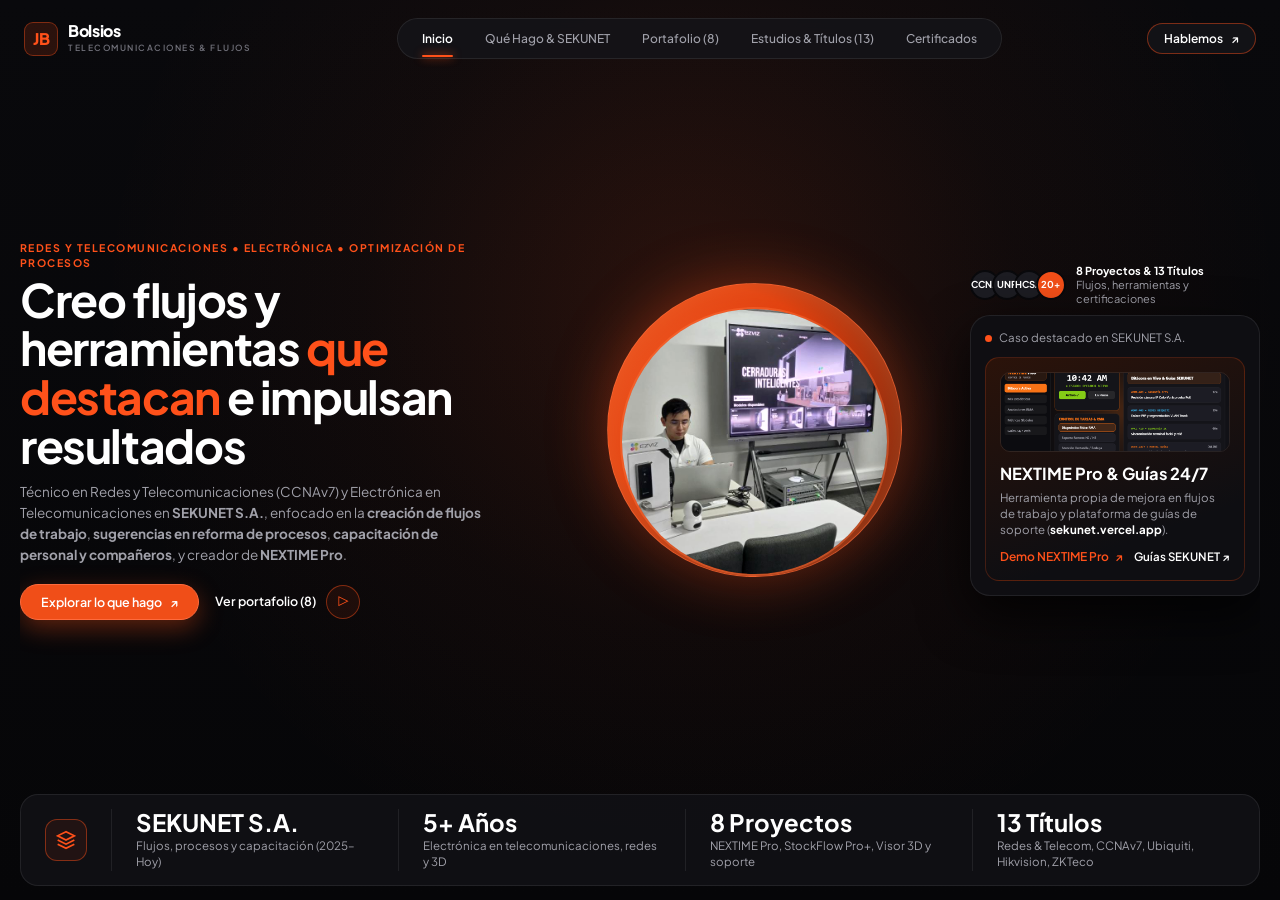
==== commit 54f41239: "Add files via upload" ====
--- a/index.html
+++ b/index.html
@@ -2,7 +2,7 @@
 <html lang="es">
 <head>
   <meta charset="utf-8" />
-  <meta name="viewport" content="width=device-width,initial-scale=1,maximum-scale=1,user-scalable=no" />
+  <meta name="viewport" content="width=device-width,initial-scale=1" />
   <title>Josseph Steven Bolsios Cortés — Redes, Telecomunicaciones, Flujos & Desarrollo</title>
   <meta name="description" content="Portafolio y Curriculum Vitae de Josseph Steven Bolsios Cortés. Técnico en Redes y Telecomunicaciones (CCNAv7), Técnico Medio en Electrónica en Telecomunicaciones (COVAO), Creación de Flujos de Trabajo y Creador de NEXTIME Pro en SEKUNET S.A." />
   <link rel="stylesheet" href="style.css">
--- a/theme-glassmorphism.css
+++ b/theme-glassmorphism.css
@@ -43,15 +43,25 @@
 
 html, body {
   width: 100% !important;
-  height: 100vh !important;
-  height: 100dvh !important;
-  overflow: hidden !important;
+  min-height: 100vh !important;
+  min-height: 100dvh !important;
+  overflow-x: hidden !important;
+  overflow-y: auto !important;
   background-color: var(--bg-carbon) !important;
   color: var(--text) !important;
   font-family: 'Plus Jakarta Sans', -apple-system, BlinkMacSystemFont, sans-serif !important;
   font-size: 13.5px !important;
   line-height: 1.45 !important;
   -webkit-font-smoothing: antialiased !important;
+}
+
+@media (min-width: 1081px) {
+  html:has(.formix-shell),
+  body:has(.formix-shell) {
+    height: 100vh !important;
+    height: 100dvh !important;
+    overflow: hidden !important;
+  }
 }
 
 body::before {
@@ -858,88 +868,111 @@
 .tech-tag { font-size: 11px !important; padding: 3px 10px !important; border-radius: 999px !important; background: rgba(255,81,26,0.12) !important; border: 1px solid var(--border-orange) !important; color: #fed7aa !important; -webkit-text-fill-color: #fed7aa !important; }
 
 /* ==========================================================================
-   8. COMPATIBILIDAD 100% CELULAR (MODO APP SIN SCROLL CAÓTICO)
+   8. COMPATIBILIDAD 100% CELULAR CON SCROLL VERTICAL FLUIDO
    ========================================================================== */
 .mobile-subtabs {
   display: none !important;
 }
 
 @media (max-width: 1080px) {
+  html, body {
+    height: auto !important;
+    min-height: 100dvh !important;
+    overflow-x: hidden !important;
+    overflow-y: auto !important;
+    -webkit-overflow-scrolling: touch !important;
+  }
+
   .formix-shell {
-    padding: 8px 12px 10px !important;
-    gap: 8px !important;
+    width: 100% !important;
+    height: auto !important;
+    min-height: 100dvh !important;
+    padding: 10px 14px 36px !important;
+    gap: 14px !important;
+    overflow: visible !important;
   }
 
   .formix-navbar {
     flex-wrap: wrap !important;
     gap: 8px !important;
+    position: sticky !important;
+    top: 0 !important;
+    z-index: 100 !important;
+    background: rgba(7, 7, 9, 0.92) !important;
+    backdrop-filter: blur(14px) !important;
+    -webkit-backdrop-filter: blur(14px) !important;
+    padding: 8px 4px !important;
   }
 
   .formix-nav-pill {
     width: 100% !important;
     order: 3 !important;
-    justify-content: space-between !important;
+    justify-content: flex-start !important;
     overflow-x: auto !important;
+    -webkit-overflow-scrolling: touch !important;
+    gap: 4px !important;
   }
 
   .formix-nav-link {
-    padding: 5px 8px !important;
-    font-size: 11px !important;
+    padding: 6px 10px !important;
+    font-size: 11.5px !important;
   }
 
   .mobile-subtabs {
-    display: flex !important;
-    gap: 6px !important;
+    display: none !important;
+  }
+
+  .formix-stage {
+    flex: none !important;
     width: 100% !important;
-    flex-shrink: 0 !important;
-  }
-
-  .mobile-subtabs.hidden-on-subview {
-    display: none !important;
-  }
-
-  .mob-sub-btn {
-    flex: 1 !important;
-    padding: 7px 8px !important;
-    border-radius: 999px !important;
-    background: #141419 !important;
-    border: 1px solid var(--border-subtle) !important;
-    color: var(--text-secondary) !important;
-    font-size: 11px !important;
-    font-weight: 600 !important;
-    cursor: pointer !important;
-  }
-
-  .mob-sub-btn.active {
-    background: var(--orange-solid) !important;
-    border-color: var(--orange-bright) !important;
-    color: #ffffff !important;
+    height: auto !important;
+    min-height: 0 !important;
+    overflow: visible !important;
+  }
+
+  .cockpit-view,
+  .cockpit-view.active {
+    height: auto !important;
+    min-height: 0 !important;
+    overflow: visible !important;
   }
 
   .formix-home-layout {
-    grid-template-rows: 1fr !important;
-    overflow-y: auto !important;
+    grid-template-rows: auto auto !important;
+    gap: 16px !important;
+    height: auto !important;
+    overflow: visible !important;
   }
 
   .formix-hero-grid {
     grid-template-columns: 1fr !important;
-    gap: 12px !important;
-  }
-
-  .mob-pane {
-    display: none !important;
-  }
-
+    gap: 18px !important;
+  }
+
+  /* Mostrar todos los bloques en móvil para permitir scroll vertical completo */
+  .mob-pane,
   .mob-pane.mob-active {
     display: flex !important;
     flex-direction: column !important;
     gap: 12px !important;
   }
 
+  .formix-eclipse-stage {
+    height: auto !important;
+    padding: 8px 0 !important;
+  }
+
+  .formix-solar-circle {
+    width: 240px !important;
+    height: 240px !important;
+    margin: 0 auto !important;
+  }
+
   .formix-stats-bar {
+    display: grid !important;
     grid-template-columns: repeat(2, 1fr) !important;
-    gap: 12px !important;
-    padding: 12px 14px !important;
+    gap: 14px !important;
+    padding: 14px 16px !important;
   }
 
   .formix-stat-icon-col {
@@ -951,23 +984,75 @@
     padding-left: 0 !important;
   }
 
+  .formix-services-layout {
+    height: auto !important;
+    grid-template-rows: auto auto !important;
+    gap: 14px !important;
+  }
+
+  .formix-section-header {
+    flex-direction: column !important;
+    align-items: flex-start !important;
+    gap: 10px !important;
+  }
+
   .formix-3x2-grid {
     grid-template-columns: 1fr !important;
     grid-template-rows: auto !important;
-    overflow-y: auto !important;
+    gap: 12px !important;
+    height: auto !important;
+    overflow: visible !important;
+  }
+
+  .formix-service-card,
+  .formix-quote-card {
+    min-height: 150px !important;
+    gap: 12px !important;
   }
 
   .portfolio-grid {
     grid-template-columns: repeat(2, 1fr) !important;
-    gap: 8px !important;
+    gap: 12px !important;
+    height: auto !important;
+  }
+
+  .portfolio-thumb {
+    height: 135px !important;
   }
 
   .formix-brands-strip {
-    display: none !important;
+    flex-wrap: wrap !important;
+    justify-content: center !important;
+    gap: 10px !important;
   }
 
   .view-edu-grid {
     grid-template-columns: 1fr !important;
-    overflow-y: auto !important;
-  }
-}
+    gap: 16px !important;
+    height: auto !important;
+    overflow: visible !important;
+  }
+
+  .view-edu-grid .card {
+    height: auto !important;
+  }
+
+  #eduShowcaseVideo {
+    min-height: 300px !important;
+    aspect-ratio: 1 / 1 !important;
+  }
+}
+
+@media (max-width: 600px) {
+  .portfolio-grid {
+    grid-template-columns: 1fr !important;
+  }
+
+  .portfolio-thumb {
+    height: 165px !important;
+  }
+
+  .edu-video-chapters {
+    grid-template-columns: repeat(3, 1fr) !important;
+  }
+}
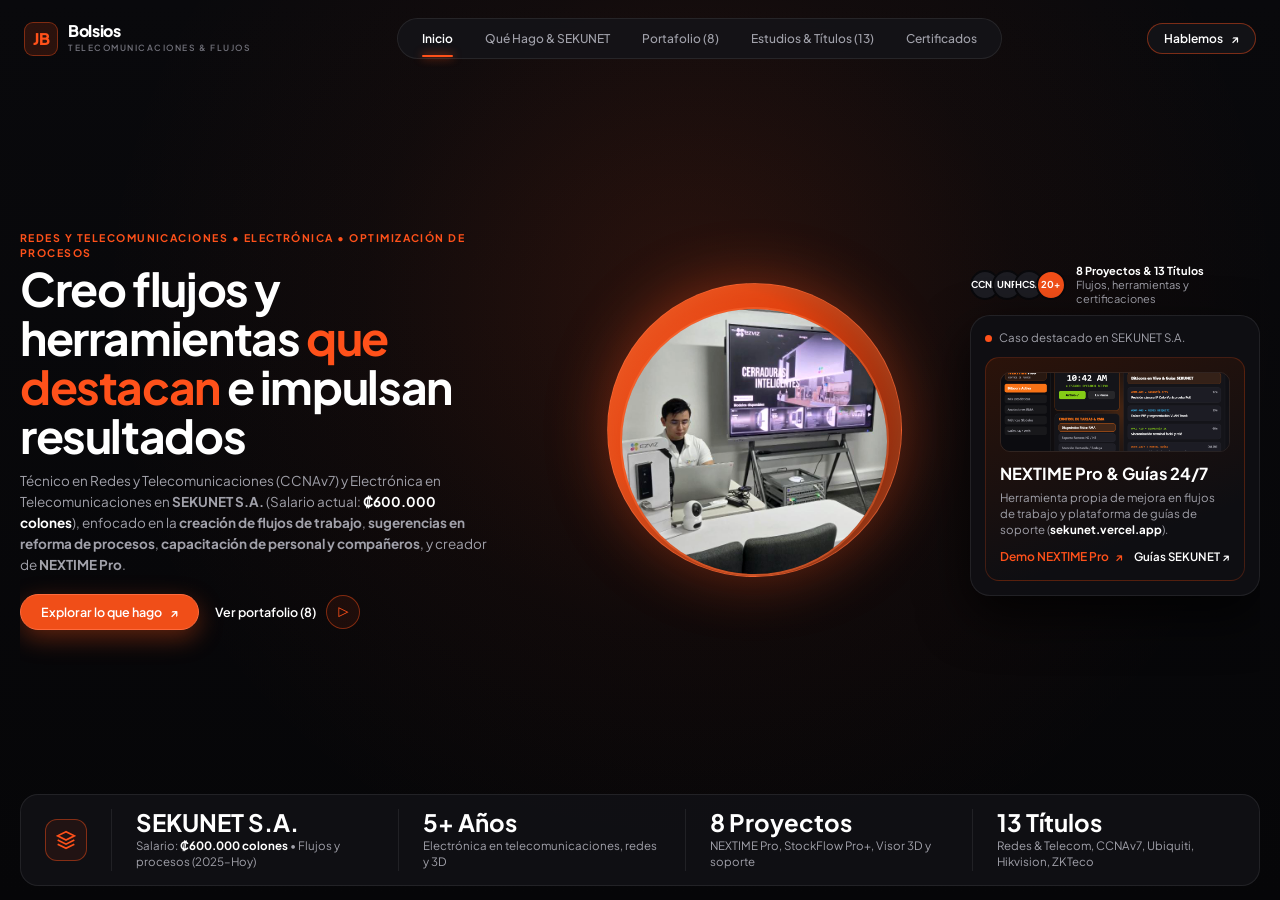
==== commit dc0c663d: "Add files via upload" ====
--- a/index.html
+++ b/index.html
@@ -80,7 +80,7 @@
               </h1>
 
               <p class="formix-hero-desc">
-                Técnico en Redes y Telecomunicaciones (CCNAv7) y Electrónica en Telecomunicaciones en <strong>SEKUNET S.A.</strong>, enfocado en la <strong>creación de flujos de trabajo</strong>, <strong>sugerencias en reforma de procesos</strong>, <strong>capacitación de personal y compañeros</strong>, y creador de <strong>NEXTIME Pro</strong>.
+                Técnico en Redes y Telecomunicaciones (CCNAv7) y Electrónica en Telecomunicaciones en <strong>SEKUNET S.A.</strong> (Salario actual: <strong style="color:#ffffff;">₡600.000 colones</strong>), enfocado en la <strong>creación de flujos de trabajo</strong>, <strong>sugerencias en reforma de procesos</strong>, <strong>capacitación de personal y compañeros</strong>, y creador de <strong>NEXTIME Pro</strong>.
               </p>
 
               <!-- Botones idénticos a "Start a project ↗" + "View our work ▷" -->
@@ -169,7 +169,7 @@
 
           <div class="formix-stat-item" style="cursor:pointer;" onclick="switchCockpitView(1)">
             <div class="formix-stat-num">SEKUNET S.A.</div>
-            <div class="formix-stat-label">Flujos, procesos y capacitación (2025–Hoy)</div>
+            <div class="formix-stat-label">Salario: <strong style="color:#fff;">₡600.000 colones</strong> • Flujos y procesos (2025–Hoy)</div>
           </div>
 
           <div class="formix-stat-item" style="cursor:pointer;" onclick="switchCockpitView(1)">
@@ -198,7 +198,7 @@
         <!-- Cabecera Bicolor -->
         <div class="formix-section-header">
           <div>
-            <div class="formix-eyebrow">LO QUE HAGO &amp; MI IMPACTO EN SEKUNET S.A.</div>
+            <div class="formix-eyebrow">LO QUE HAGO &amp; MI IMPACTO EN SEKUNET S.A. • SALARIO ACTUAL: ₡600.000 COLONES</div>
             <h2 class="formix-section-title">
               Creo flujos de trabajo <span>que optimizan procesos</span> y dejan un impacto real
             </h2>
@@ -206,7 +206,7 @@
 
           <div style="max-width:390px;">
             <p style="font-size:12px; color:var(--text-secondary); line-height:1.45; margin-bottom:4px;">
-              Desde la organización operativa y capacitación de personal hasta el desarrollo de aplicaciones propias como <strong>NEXTIME Pro</strong>.
+              Desde la organización operativa y capacitación de personal hasta el desarrollo de aplicaciones propias como <strong>NEXTIME Pro</strong> en <strong>SEKUNET S.A.</strong> (<strong style="color:#ffffff;">Salario: ₡600.000 colones</strong>).
             </p>
             <a href="https://sekunet.vercel.app/" target="_blank" rel="noopener" class="formix-orange-link">
               <span>Visitar portal activo sekunet.vercel.app</span>
